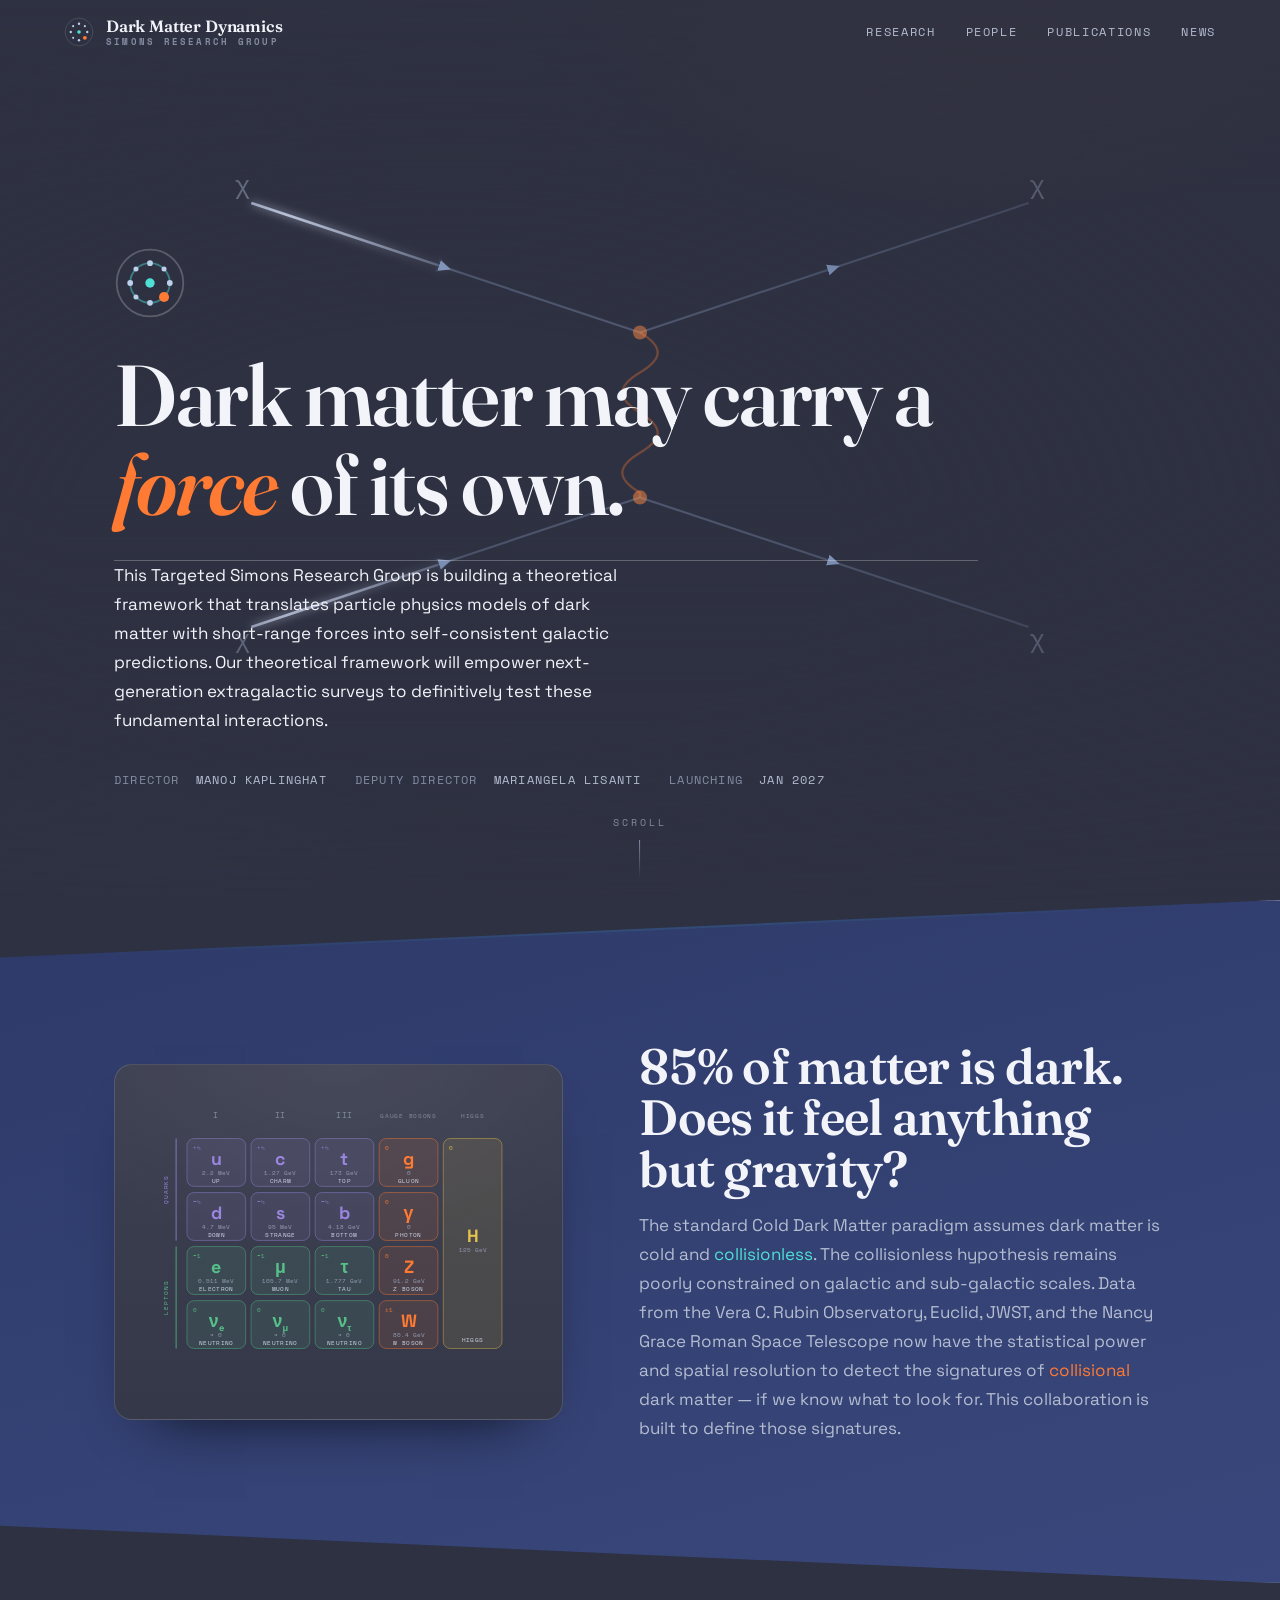
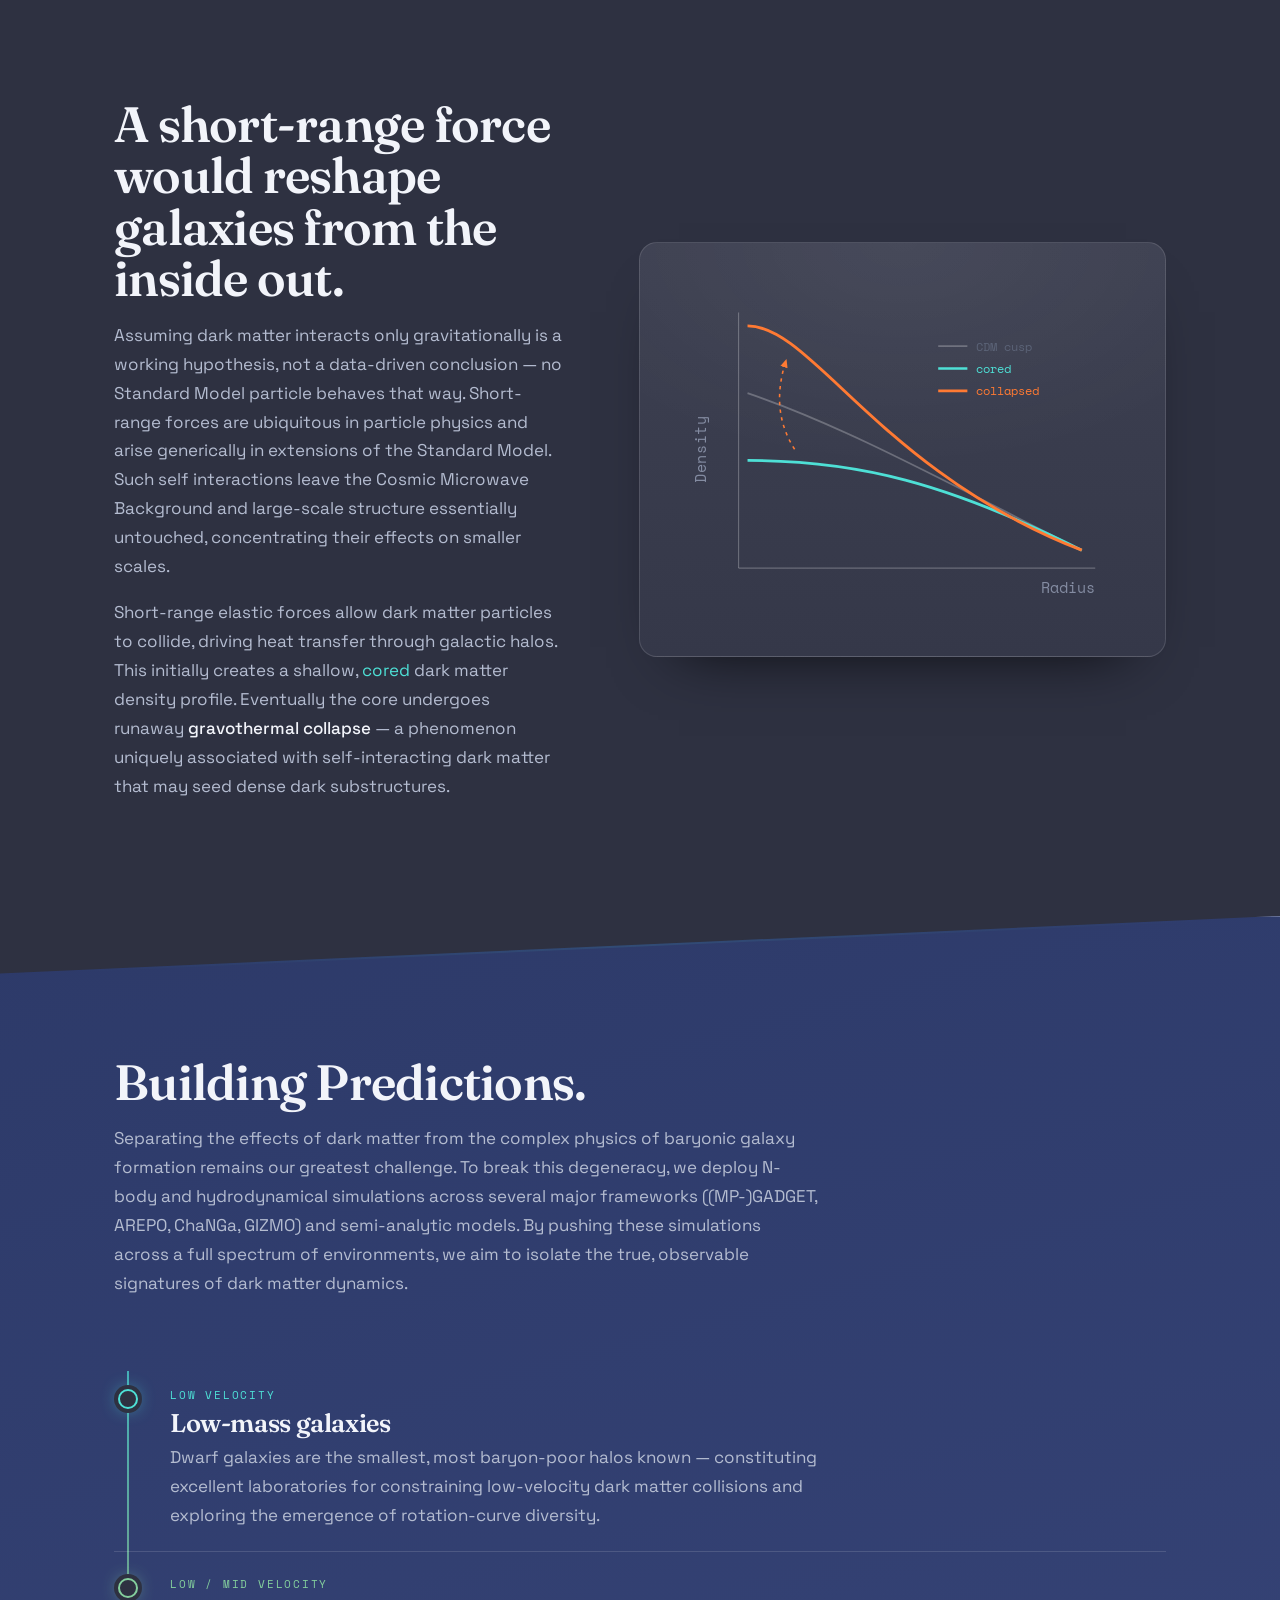
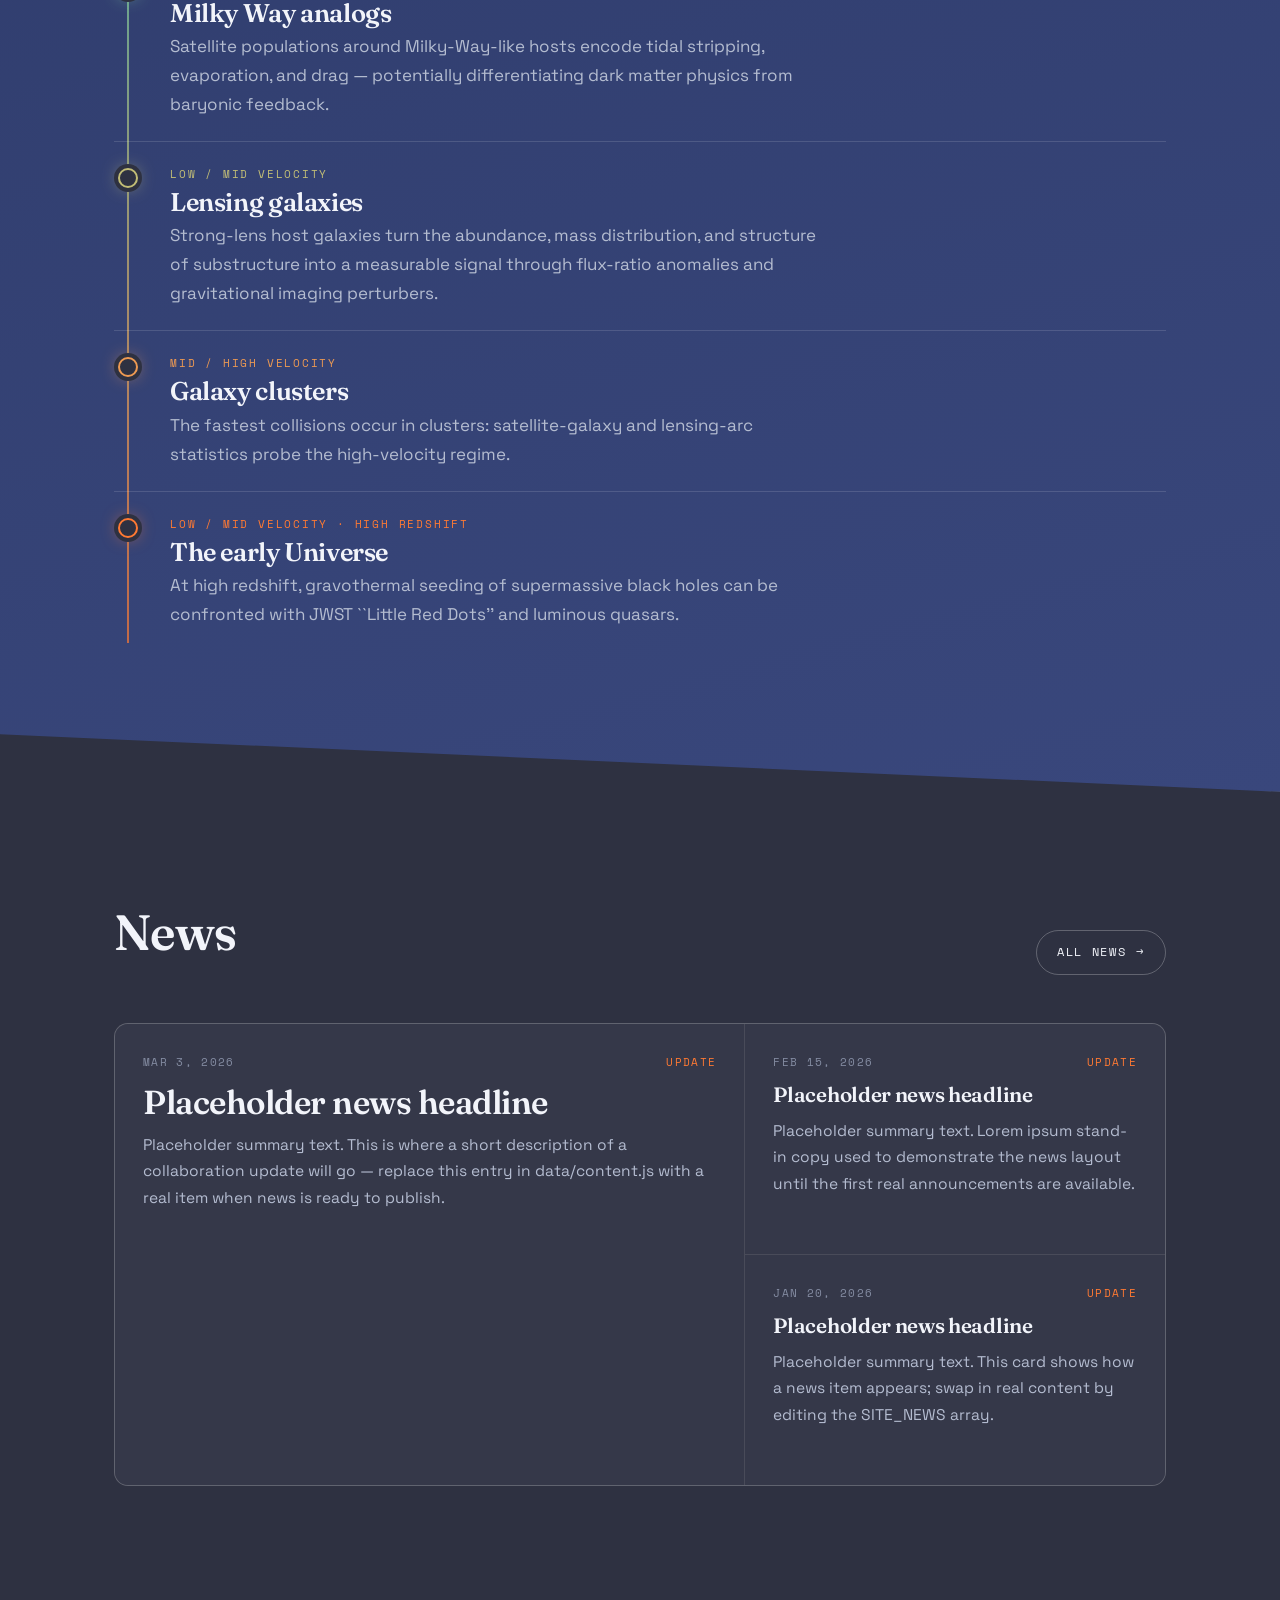
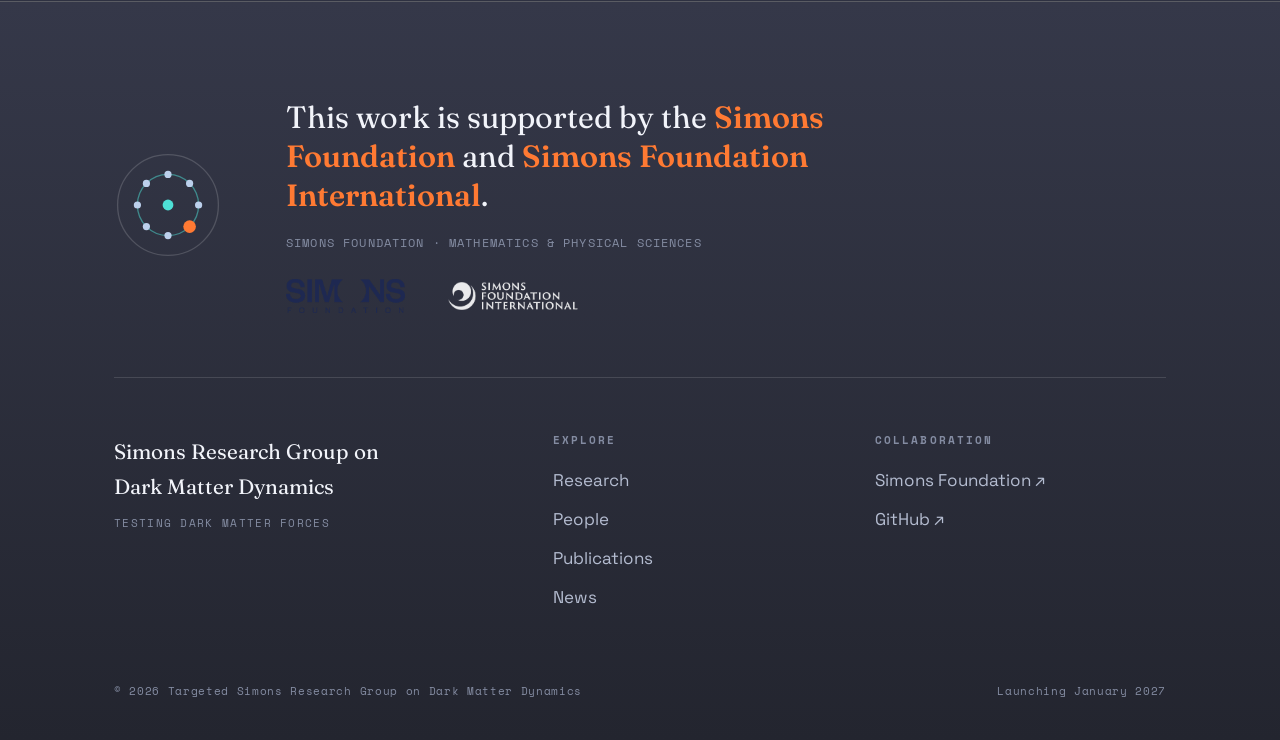
==== index.html @ cf33615c "Simons Foundation logos in the footers now included, with links to their sites." ====
<!DOCTYPE html>
<html lang="en">
<head>
  <meta charset="utf-8">
  <meta name="viewport" content="width=device-width, initial-scale=1">
  <title>Targeted Simons Research Group on Dark Matter Dynamics</title>
  <meta name="description" content="A Simons Foundation collaboration building the theoretical framework to test whether dark matter particles carry a short-range force — turning the coming flood of observations into tests of fundamental interactions.">
  <link rel="preconnect" href="https://fonts.googleapis.com">
  <link rel="preconnect" href="https://fonts.gstatic.com" crossorigin>
  <link href="https://fonts.googleapis.com/css2?family=Fraunces:ital,opsz,wght@0,9..144,400;0,9..144,600;1,9..144,400&family=Space+Grotesk:wght@400;500;700&family=Space+Mono:wght@400;700&display=swap" rel="stylesheet">
  <link rel="stylesheet" href="styles.css">
</head>
<body>

  <!-- ============ NAV ============ -->
  <header class="nav">
    <a class="brand" href="index.html" aria-label="Home">
      <svg class="mark" viewBox="0 0 40 40" fill="none" aria-hidden="true">
        <circle cx="20" cy="20" r="18.5" stroke="rgba(255,255,255,0.18)"/>
        <circle cx="20" cy="20" r="2.4" fill="#4ee0d6"/>
        <circle cx="31" cy="20" r="1.6" fill="#bcd0ec"/><circle cx="9" cy="20" r="1.6" fill="#bcd0ec"/>
        <circle cx="20" cy="9" r="1.6" fill="#bcd0ec"/><circle cx="20" cy="31" r="1.6" fill="#bcd0ec"/>
        <circle cx="27.8" cy="12.2" r="1.4" fill="#bcd0ec"/><circle cx="12.2" cy="27.8" r="1.4" fill="#bcd0ec"/>
        <circle cx="27.8" cy="27.8" r="2.6" fill="#ff7a33"/><circle cx="12.2" cy="12.2" r="1.4" fill="#bcd0ec"/>
      </svg>
      <span class="wordmark">Dark Matter Dynamics<span>Simons Research Group</span></span>
    </a>
    <button class="nav-toggle" aria-label="Menu" aria-expanded="false">≡</button>
    <nav class="nav-links">
      <a href="index.html#research">Research</a>
      <a href="people.html">People</a>
      <a href="publications.html">Publications</a>
      <a href="news.html">News</a>
    </nav>
  </header>

  <!-- ============ HERO ============ -->
  <section class="hero">
    <div class="halo-fig" aria-hidden="true">
      <!-- t-channel scattering: two dark matter particles (χ) exchange a mediator (φ).
           A soft light beam sweeps left→right, "lighting" the interaction as it flows. -->
      <svg class="feyn" viewBox="0 0 900 600" xmlns="http://www.w3.org/2000/svg" role="img"
           aria-label="Feynman diagram: two dark matter particles scattering through a force mediator">
        <defs>
          <filter id="fdglow" x="-20%" y="-20%" width="140%" height="140%">
            <feGaussianBlur stdDeviation="3.4" result="b"/>
            <feMerge><feMergeNode in="b"/><feMergeNode in="SourceGraphic"/></feMerge>
          </filter>
          <linearGradient id="fdband" x1="0" y1="0" x2="1" y2="0">
            <stop offset="0" stop-color="#000"/>
            <stop offset=".5" stop-color="#fff"/>
            <stop offset="1" stop-color="#000"/>
          </linearGradient>
          <mask id="fdsweep" maskUnits="userSpaceOnUse" x="0" y="0" width="900" height="600">
            <rect width="900" height="600" fill="#000"/>
            <rect class="fdbeam" x="0" y="0" width="300" height="600" fill="url(#fdband)"/>
          </mask>
          <marker id="fdarrow" viewBox="0 0 10 10" refX="5" refY="5" markerWidth="6.5" markerHeight="6.5" orient="auto">
            <path d="M0 1 L9 5 L0 9 z" fill="#8aa0c8"/>
          </marker>
          <path id="fdL1" d="M120 120 L285 175 L450 230" marker-mid="url(#fdarrow)"/>
          <path id="fdL2" d="M450 230 L615 175 L780 120" marker-mid="url(#fdarrow)"/>
          <path id="fdL3" d="M120 480 L285 425 L450 370" marker-mid="url(#fdarrow)"/>
          <path id="fdL4" d="M450 370 L615 425 L780 480" marker-mid="url(#fdarrow)"/>
          <path id="fdMed" d="M450 230 C470 242 470 252 450 264 C430 276 430 286 450 298
                              C470 310 470 320 450 332 C430 344 430 354 450 366 L450 370"/>
        </defs>

        <!-- dim base layer (always visible) -->
        <g class="fd-dim">
          <use href="#fdL1"/><use href="#fdL2"/><use href="#fdL3"/><use href="#fdL4"/>
          <use href="#fdMed" class="fd-med"/>
          <circle class="fd-vtx" cx="450" cy="230" r="6"/>
          <circle class="fd-vtx" cx="450" cy="370" r="6"/>
        </g>

        <!-- bright layer, revealed only through the moving beam -->
        <g class="fd-lit" mask="url(#fdsweep)" filter="url(#fdglow)">
          <use href="#fdL1"/><use href="#fdL2"/><use href="#fdL3"/><use href="#fdL4"/>
          <use href="#fdMed" class="fd-med"/>
          <circle class="fd-vtx" cx="450" cy="230" r="6"/>
          <circle class="fd-vtx" cx="450" cy="370" r="6"/>
        </g>

        <g class="fd-labels">
          <text x="106" y="112">χ</text>
          <text x="794" y="112" text-anchor="end">χ</text>
          <text x="106" y="498">χ</text>
          <text x="794" y="498" text-anchor="end">χ</text>
        </g>
      </svg>
    </div>
    <div class="wrap">
      <svg class="hero-mark" viewBox="0 0 40 40" fill="none" aria-hidden="true">
        <circle cx="20" cy="20" r="18.5" stroke="rgba(255,255,255,0.22)"/>
        <circle cx="20" cy="20" r="11" stroke="rgba(78,224,214,0.45)"/>
        <circle cx="20" cy="20" r="2.6" fill="#4ee0d6"/>
        <circle cx="31" cy="20" r="1.6" fill="#bcd0ec"/><circle cx="9" cy="20" r="1.6" fill="#bcd0ec"/>
        <circle cx="20" cy="9" r="1.6" fill="#bcd0ec"/><circle cx="20" cy="31" r="1.6" fill="#bcd0ec"/>
        <circle cx="27.8" cy="12.2" r="1.4" fill="#bcd0ec"/><circle cx="12.2" cy="27.8" r="1.4" fill="#bcd0ec"/>
        <circle cx="27.8" cy="27.8" r="2.8" fill="#ff7a33"/><circle cx="12.2" cy="12.2" r="1.4" fill="#bcd0ec"/>
      </svg>
<!--      <p class="eyebrow">Simons Collaboration</p> --> 
      <h1 class="h-display">Dark matter may carry a <span class="accent">force</span> of its own.</h1>
        <p style="max-width: 50%;">
  This Targeted Simons Research Group is building a theoretical framework that
  translates particle physics models of dark matter with
  short-range forces into self-consistent galactic predictions. Our theoretical framework will empower
  next-generation extragalactic surveys to definitively test these fundamental interactions.
</p>
      <div class="hero-meta" style="border-top: none;">
        <span>Director&nbsp; <b>Manoj Kaplinghat</b></span>
        <span>Deputy Director&nbsp; <b>Mariangela Lisanti</b></span>
        <span>Launching&nbsp; <b>Jan 2027</b></span>
      </div>
    </div>
    <div class="scroll-cue"><span>Scroll</span><span class="bar"></span></div>
  </section>

  <!-- ============ 01 · OVERVIEW ============ -->
  <section class="section angled" id="overview">
    <div class="wrap spotlight">
      <div class="spot-figure reveal">
        <div class="figcard">
          <!-- The Standard Model of elementary particles: three generations of
               quarks & leptons, the gauge bosons, and the Higgs -->
          <svg viewBox="0 0 480 360" role="img" aria-label="The Standard Model of elementary particles">
          <text x="82.0" y="20" text-anchor="middle" font-family="'Space Mono', monospace" font-size="10" fill="#848ca2" letter-spacing="0.08em">I</text>
          <text x="165.0" y="20" text-anchor="middle" font-family="'Space Mono', monospace" font-size="10" fill="#848ca2" letter-spacing="0.08em">II</text>
          <text x="248.0" y="20" text-anchor="middle" font-family="'Space Mono', monospace" font-size="10" fill="#848ca2" letter-spacing="0.08em">III</text>
          <text x="331.0" y="20" text-anchor="middle" font-family="'Space Mono', monospace" font-size="7.5" fill="#848ca2" letter-spacing="0.12em">GAUGE BOSONS</text>
          <text x="414.0" y="20" text-anchor="middle" font-family="'Space Mono', monospace" font-size="7.5" fill="#848ca2" letter-spacing="0.12em">HIGGS</text>
          <line x1="30" y1="46" x2="30" y2="178" stroke="#9a86e0" stroke-opacity="0.5" stroke-width="2"/>
          <line x1="30" y1="186" x2="30" y2="318" stroke="#56c08a" stroke-opacity="0.5" stroke-width="2"/>
          <text transform="translate(20,112.0) rotate(-90)" text-anchor="middle" font-family="'Space Mono', monospace" font-size="8" letter-spacing="0.14em" fill="#9a86e0">QUARKS</text>
          <text transform="translate(20,252.0) rotate(-90)" text-anchor="middle" font-family="'Space Mono', monospace" font-size="8" letter-spacing="0.14em" fill="#56c08a">LEPTONS</text>
          <rect x="44" y="46" width="76" height="62" rx="9" fill="#9a86e0" fill-opacity="0.10" stroke="#9a86e0" stroke-opacity="0.55"/>
          <text x="52" y="61" font-family="'Space Mono', monospace" font-size="8" fill="#9a86e0" fill-opacity="0.9">+⅔</text>
          <text x="82.0" y="80" text-anchor="middle" font-family="'Space Grotesk', sans-serif" font-weight="700" font-size="23" fill="#9a86e0">u</text>
          <text x="82.0" y="93" text-anchor="middle" font-family="'Space Mono', monospace" font-size="8" fill="#929bb1">2.2 MeV</text>
          <text x="82.0" y="103" text-anchor="middle" font-family="'Space Mono', monospace" font-size="7.5" letter-spacing="0.06em" fill="#cdd4e6">UP</text>
          <rect x="127" y="46" width="76" height="62" rx="9" fill="#9a86e0" fill-opacity="0.10" stroke="#9a86e0" stroke-opacity="0.55"/>
          <text x="135" y="61" font-family="'Space Mono', monospace" font-size="8" fill="#9a86e0" fill-opacity="0.9">+⅔</text>
          <text x="165.0" y="80" text-anchor="middle" font-family="'Space Grotesk', sans-serif" font-weight="700" font-size="23" fill="#9a86e0">c</text>
          <text x="165.0" y="93" text-anchor="middle" font-family="'Space Mono', monospace" font-size="8" fill="#929bb1">1.27 GeV</text>
          <text x="165.0" y="103" text-anchor="middle" font-family="'Space Mono', monospace" font-size="7.5" letter-spacing="0.06em" fill="#cdd4e6">CHARM</text>
          <rect x="210" y="46" width="76" height="62" rx="9" fill="#9a86e0" fill-opacity="0.10" stroke="#9a86e0" stroke-opacity="0.55"/>
          <text x="218" y="61" font-family="'Space Mono', monospace" font-size="8" fill="#9a86e0" fill-opacity="0.9">+⅔</text>
          <text x="248.0" y="80" text-anchor="middle" font-family="'Space Grotesk', sans-serif" font-weight="700" font-size="23" fill="#9a86e0">t</text>
          <text x="248.0" y="93" text-anchor="middle" font-family="'Space Mono', monospace" font-size="8" fill="#929bb1">173 GeV</text>
          <text x="248.0" y="103" text-anchor="middle" font-family="'Space Mono', monospace" font-size="7.5" letter-spacing="0.06em" fill="#cdd4e6">TOP</text>
          <rect x="44" y="116" width="76" height="62" rx="9" fill="#9a86e0" fill-opacity="0.10" stroke="#9a86e0" stroke-opacity="0.55"/>
          <text x="52" y="131" font-family="'Space Mono', monospace" font-size="8" fill="#9a86e0" fill-opacity="0.9">−⅓</text>
          <text x="82.0" y="150" text-anchor="middle" font-family="'Space Grotesk', sans-serif" font-weight="700" font-size="23" fill="#9a86e0">d</text>
          <text x="82.0" y="163" text-anchor="middle" font-family="'Space Mono', monospace" font-size="8" fill="#929bb1">4.7 MeV</text>
          <text x="82.0" y="173" text-anchor="middle" font-family="'Space Mono', monospace" font-size="7.5" letter-spacing="0.06em" fill="#cdd4e6">DOWN</text>
          <rect x="127" y="116" width="76" height="62" rx="9" fill="#9a86e0" fill-opacity="0.10" stroke="#9a86e0" stroke-opacity="0.55"/>
          <text x="135" y="131" font-family="'Space Mono', monospace" font-size="8" fill="#9a86e0" fill-opacity="0.9">−⅓</text>
          <text x="165.0" y="150" text-anchor="middle" font-family="'Space Grotesk', sans-serif" font-weight="700" font-size="23" fill="#9a86e0">s</text>
          <text x="165.0" y="163" text-anchor="middle" font-family="'Space Mono', monospace" font-size="8" fill="#929bb1">95 MeV</text>
          <text x="165.0" y="173" text-anchor="middle" font-family="'Space Mono', monospace" font-size="7.5" letter-spacing="0.06em" fill="#cdd4e6">STRANGE</text>
          <rect x="210" y="116" width="76" height="62" rx="9" fill="#9a86e0" fill-opacity="0.10" stroke="#9a86e0" stroke-opacity="0.55"/>
          <text x="218" y="131" font-family="'Space Mono', monospace" font-size="8" fill="#9a86e0" fill-opacity="0.9">−⅓</text>
          <text x="248.0" y="150" text-anchor="middle" font-family="'Space Grotesk', sans-serif" font-weight="700" font-size="23" fill="#9a86e0">b</text>
          <text x="248.0" y="163" text-anchor="middle" font-family="'Space Mono', monospace" font-size="8" fill="#929bb1">4.18 GeV</text>
          <text x="248.0" y="173" text-anchor="middle" font-family="'Space Mono', monospace" font-size="7.5" letter-spacing="0.06em" fill="#cdd4e6">BOTTOM</text>
          <rect x="44" y="186" width="76" height="62" rx="9" fill="#56c08a" fill-opacity="0.10" stroke="#56c08a" stroke-opacity="0.55"/>
          <text x="52" y="201" font-family="'Space Mono', monospace" font-size="8" fill="#56c08a" fill-opacity="0.9">−1</text>
          <text x="82.0" y="220" text-anchor="middle" font-family="'Space Grotesk', sans-serif" font-weight="700" font-size="23" fill="#56c08a">e</text>
          <text x="82.0" y="233" text-anchor="middle" font-family="'Space Mono', monospace" font-size="8" fill="#929bb1">0.511 MeV</text>
          <text x="82.0" y="243" text-anchor="middle" font-family="'Space Mono', monospace" font-size="7.5" letter-spacing="0.06em" fill="#cdd4e6">ELECTRON</text>
          <rect x="127" y="186" width="76" height="62" rx="9" fill="#56c08a" fill-opacity="0.10" stroke="#56c08a" stroke-opacity="0.55"/>
          <text x="135" y="201" font-family="'Space Mono', monospace" font-size="8" fill="#56c08a" fill-opacity="0.9">−1</text>
          <text x="165.0" y="220" text-anchor="middle" font-family="'Space Grotesk', sans-serif" font-weight="700" font-size="23" fill="#56c08a">μ</text>
          <text x="165.0" y="233" text-anchor="middle" font-family="'Space Mono', monospace" font-size="8" fill="#929bb1">105.7 MeV</text>
          <text x="165.0" y="243" text-anchor="middle" font-family="'Space Mono', monospace" font-size="7.5" letter-spacing="0.06em" fill="#cdd4e6">MUON</text>
          <rect x="210" y="186" width="76" height="62" rx="9" fill="#56c08a" fill-opacity="0.10" stroke="#56c08a" stroke-opacity="0.55"/>
          <text x="218" y="201" font-family="'Space Mono', monospace" font-size="8" fill="#56c08a" fill-opacity="0.9">−1</text>
          <text x="248.0" y="220" text-anchor="middle" font-family="'Space Grotesk', sans-serif" font-weight="700" font-size="23" fill="#56c08a">τ</text>
          <text x="248.0" y="233" text-anchor="middle" font-family="'Space Mono', monospace" font-size="8" fill="#929bb1">1.777 GeV</text>
          <text x="248.0" y="243" text-anchor="middle" font-family="'Space Mono', monospace" font-size="7.5" letter-spacing="0.06em" fill="#cdd4e6">TAU</text>
          <rect x="44" y="256" width="76" height="62" rx="9" fill="#56c08a" fill-opacity="0.10" stroke="#56c08a" stroke-opacity="0.55"/>
          <text x="52" y="271" font-family="'Space Mono', monospace" font-size="8" fill="#56c08a" fill-opacity="0.9">0</text>
          <text x="82.0" y="290" text-anchor="middle" font-family="'Space Grotesk', sans-serif" font-weight="700" font-size="23" fill="#56c08a">ν<tspan font-size="12" dy="5">e</tspan></text>
          <text x="82.0" y="303" text-anchor="middle" font-family="'Space Mono', monospace" font-size="8" fill="#929bb1">≈ 0</text>
          <text x="82.0" y="313" text-anchor="middle" font-family="'Space Mono', monospace" font-size="7.5" letter-spacing="0.06em" fill="#cdd4e6">NEUTRINO</text>
          <rect x="127" y="256" width="76" height="62" rx="9" fill="#56c08a" fill-opacity="0.10" stroke="#56c08a" stroke-opacity="0.55"/>
          <text x="135" y="271" font-family="'Space Mono', monospace" font-size="8" fill="#56c08a" fill-opacity="0.9">0</text>
          <text x="165.0" y="290" text-anchor="middle" font-family="'Space Grotesk', sans-serif" font-weight="700" font-size="23" fill="#56c08a">ν<tspan font-size="12" dy="5">μ</tspan></text>
          <text x="165.0" y="303" text-anchor="middle" font-family="'Space Mono', monospace" font-size="8" fill="#929bb1">≈ 0</text>
          <text x="165.0" y="313" text-anchor="middle" font-family="'Space Mono', monospace" font-size="7.5" letter-spacing="0.06em" fill="#cdd4e6">NEUTRINO</text>
          <rect x="210" y="256" width="76" height="62" rx="9" fill="#56c08a" fill-opacity="0.10" stroke="#56c08a" stroke-opacity="0.55"/>
          <text x="218" y="271" font-family="'Space Mono', monospace" font-size="8" fill="#56c08a" fill-opacity="0.9">0</text>
          <text x="248.0" y="290" text-anchor="middle" font-family="'Space Grotesk', sans-serif" font-weight="700" font-size="23" fill="#56c08a">ν<tspan font-size="12" dy="5">τ</tspan></text>
          <text x="248.0" y="303" text-anchor="middle" font-family="'Space Mono', monospace" font-size="8" fill="#929bb1">≈ 0</text>
          <text x="248.0" y="313" text-anchor="middle" font-family="'Space Mono', monospace" font-size="7.5" letter-spacing="0.06em" fill="#cdd4e6">NEUTRINO</text>
          <rect x="293" y="46" width="76" height="62" rx="9" fill="#ff7a33" fill-opacity="0.10" stroke="#ff7a33" stroke-opacity="0.55"/>
          <text x="301" y="61" font-family="'Space Mono', monospace" font-size="8" fill="#ff7a33" fill-opacity="0.9">0</text>
          <text x="331.0" y="80" text-anchor="middle" font-family="'Space Grotesk', sans-serif" font-weight="700" font-size="23" fill="#ff7a33">g</text>
          <text x="331.0" y="93" text-anchor="middle" font-family="'Space Mono', monospace" font-size="8" fill="#929bb1">0</text>
          <text x="331.0" y="103" text-anchor="middle" font-family="'Space Mono', monospace" font-size="7.5" letter-spacing="0.06em" fill="#cdd4e6">GLUON</text>
          <rect x="293" y="116" width="76" height="62" rx="9" fill="#ff7a33" fill-opacity="0.10" stroke="#ff7a33" stroke-opacity="0.55"/>
          <text x="301" y="131" font-family="'Space Mono', monospace" font-size="8" fill="#ff7a33" fill-opacity="0.9">0</text>
          <text x="331.0" y="150" text-anchor="middle" font-family="'Space Grotesk', sans-serif" font-weight="700" font-size="23" fill="#ff7a33">γ</text>
          <text x="331.0" y="163" text-anchor="middle" font-family="'Space Mono', monospace" font-size="8" fill="#929bb1">0</text>
          <text x="331.0" y="173" text-anchor="middle" font-family="'Space Mono', monospace" font-size="7.5" letter-spacing="0.06em" fill="#cdd4e6">PHOTON</text>
          <rect x="293" y="186" width="76" height="62" rx="9" fill="#ff7a33" fill-opacity="0.10" stroke="#ff7a33" stroke-opacity="0.55"/>
          <text x="301" y="201" font-family="'Space Mono', monospace" font-size="8" fill="#ff7a33" fill-opacity="0.9">0</text>
          <text x="331.0" y="220" text-anchor="middle" font-family="'Space Grotesk', sans-serif" font-weight="700" font-size="23" fill="#ff7a33">Z</text>
          <text x="331.0" y="233" text-anchor="middle" font-family="'Space Mono', monospace" font-size="8" fill="#929bb1">91.2 GeV</text>
          <text x="331.0" y="243" text-anchor="middle" font-family="'Space Mono', monospace" font-size="7.5" letter-spacing="0.06em" fill="#cdd4e6">Z BOSON</text>
          <rect x="293" y="256" width="76" height="62" rx="9" fill="#ff7a33" fill-opacity="0.10" stroke="#ff7a33" stroke-opacity="0.55"/>
          <text x="301" y="271" font-family="'Space Mono', monospace" font-size="8" fill="#ff7a33" fill-opacity="0.9">±1</text>
          <text x="331.0" y="290" text-anchor="middle" font-family="'Space Grotesk', sans-serif" font-weight="700" font-size="23" fill="#ff7a33">W</text>
          <text x="331.0" y="303" text-anchor="middle" font-family="'Space Mono', monospace" font-size="8" fill="#929bb1">80.4 GeV</text>
          <text x="331.0" y="313" text-anchor="middle" font-family="'Space Mono', monospace" font-size="7.5" letter-spacing="0.06em" fill="#cdd4e6">W BOSON</text>
          <rect x="376" y="46" width="76" height="272" rx="9" fill="#e6c34a" fill-opacity="0.10" stroke="#e6c34a" stroke-opacity="0.55"/>
          <text x="384" y="61" font-family="'Space Mono', monospace" font-size="8" fill="#e6c34a" fill-opacity="0.9">0</text>
          <text x="414.0" y="180.0" text-anchor="middle" font-family="'Space Grotesk', sans-serif" font-weight="700" font-size="23" fill="#e6c34a">H</text>
          <text x="414.0" y="193.0" text-anchor="middle" font-family="'Space Mono', monospace" font-size="8" fill="#929bb1">125 GeV</text>
          <text x="414.0" y="309" text-anchor="middle" font-family="'Space Mono', monospace" font-size="7.5" letter-spacing="0.06em" fill="#cdd4e6">HIGGS</text>
          </svg>
<!--          <p class="figcap">The Standard Model of elementary particles</p> -->
        </div>
      </div>
      <div class="spot-body reveal">
<!--        <p class="eyebrow">01 · Overview</p> -->
        <h2 class="title">85% of matter is dark. Does it feel anything but gravity?</h2>
        <p class="prose">The standard Cold Dark Matter paradigm assumes dark matter is cold and
          <em>collisionless</em>. The collisionless hypothesis remains poorly constrained on galactic and sub-galactic
          scales. Data from the Vera C. Rubin Observatory, Euclid, JWST, and the Nancy Grace Roman
          Space Telescope now have the statistical power and spatial resolution to detect the signatures
          of <span class="text-sidm">collisional</span> dark matter — if we know what to look for. This collaboration
          is built to define those signatures.</p>
<!--        <div class="callout">
        </div> -->
      </div>
    </div>
  </section>

  <!-- ============ 02 · THE PHYSICS ============ -->
  <section class="section" id="physics">
    <div class="wrap spotlight flip">
      <div class="spot-figure reveal">
        <div class="figcard">
          <!-- gravothermal evolution of the central density profile -->
          <svg viewBox="0 0 400 300" role="img"
               aria-label="Density profiles: a collisionless cusp, a cored profile, and a gravothermally collapsed core">
            <defs>
              <marker id="evoArrow" viewBox="0 0 10 10" refX="6" refY="5" markerWidth="6" markerHeight="6" orient="auto">
                <path d="M0 1 L9 5 L0 9 z" fill="#ff7a33"/>
              </marker>
            </defs>
            <!-- axes -->
            <line x1="54" y1="28" x2="54" y2="256" class="fig-faint"/>
            <line x1="54" y1="256" x2="372" y2="256" class="fig-faint"/>
            <text transform="rotate(-90)" x="-150" y="25" text-anchor="middle" font-family="'Space Mono', monospace" font-size="13" fill="#848ca2" letter-spacing="0.6">Density</text>
            <text x="372" y="278" class="fig-mono" font-size="13" text-anchor="end">Radius</text>
            <!-- collisionless cusp (reference) -->
            <path d="M62 100 C 150 130, 240 180, 360 240" class="fig-faint" fill="none" stroke-width="1.6"/>
            <!-- cored profile -->
            <path d="M62 160 C 160 160, 240 180, 360 240" class="fig-cdm" fill="none" stroke-width="2.4"/>
            <!-- gravothermally collapsed core -->
            <path d="M62 40 C 120 40, 180 170, 360 240" class="fig-sidm" fill="none" stroke-width="2.6"/>
            <!-- evolution arrow: core -> collapse -->
            <path d="M104 150 q-22 -34 -8 -78" class="fig-sidm" fill="none" stroke-width="1.4"
                  stroke-dasharray="3 4" marker-end="url(#evoArrow)"/>
            <!-- legend -->
            <g class="fig-mono" font-size="11">
              <line x1="232" y1="58"  x2="258" y2="58"  class="fig-faint" stroke-width="1.6"/>
              <text x="266" y="62" fill="#5b6377">CDM cusp</text>
              <line x1="232" y1="78"  x2="258" y2="78"  class="fig-cdm"  stroke-width="2.4"/>
              <text x="266" y="82" fill="#4ee0d6">cored</text>
              <line x1="232" y1="98"  x2="258" y2="98"  class="fig-sidm" stroke-width="2.6"/>
              <text x="266" y="102" fill="#ff7a33">collapsed</text>
            </g>
          </svg>
<!--          <p class="figcap">Heat flows out (core), then reverses (gravothermal collapse)</p> -->
        </div>
      </div>
      <div class="spot-body reveal">
<!--        <p class="eyebrow cool">02 · The Physics</p> -->
        <h2 class="title">A short-range force would reshape galaxies from the inside out.</h2>
        <p class="prose">Assuming dark matter interacts only gravitationally is a working
          hypothesis, not a data-driven conclusion — no Standard Model particle behaves that
          way. Short-range forces are ubiquitous in particle physics and arise generically in extensions of the
          Standard Model. Such self interactions leave the Cosmic Microwave Background and large-scale
          structure essentially untouched, concentrating their effects on smaller scales.</p>
        <p class="prose">Short-range elastic forces allow dark matter particles to collide, driving heat transfer through galactic halos. This initially creates a shallow, <em>cored</em> dark matter density profile.
          Eventually the core undergoes runaway
          <strong class="text-sidm">gravothermal collapse</strong> — a phenomenon uniquely associated with self-interacting
          dark matter that may seed dense dark substructures.</p>
      </div>
    </div>
  </section>

  <!-- ============ 03 · RESEARCH (velocity ladder) ============ -->
  <section class="section angled" id="research">
    <div class="wrap">
      <div class="head-row reveal">
        <div>
<!--           <p class="eyebrow">03 · Research</p> -->
          <h2 class="title">Building Predictions.</h2>
          <p class="prose">
      Separating the effects of dark matter from the complex physics of baryonic galaxy formation remains our greatest challenge. 
      To break this degeneracy, we deploy N-body and hydrodynamical simulations across several major frameworks ((MP-)GADGET, AREPO, ChaNGa, GIZMO) and 
      semi-analytic models. By pushing these simulations across a full spectrum of environments, we aim to isolate the true, observable signatures of dark matter dynamics.
          </p>
        </div>
      </div>

      <div class="ladder reveal">
        <div class="rung" style="--dot:#4ee0d6">
          <span class="node"></span>
          <div class="vlabel"><span class="aimno">Low velocity</span></div>
          <h3>Low-mass galaxies</h3>
          <p>Dwarf galaxies are the smallest, most baryon-poor halos known — constituting excellent laboratories for
            constraining low-velocity dark matter collisions and exploring the emergence of rotation-curve diversity.</p>
        </div>
        <div class="rung" style="--dot:#84cf9d">
          <span class="node"></span>
          <div class="vlabel"><span class="aimno">Low / mid velocity</span></div>
          <h3>Milky Way analogs</h3>
          <p>Satellite populations around Milky-Way-like hosts encode tidal stripping, evaporation, and
            drag — potentially differentiating dark matter physics from baryonic feedback.</p>
        </div>
        <div class="rung" style="--dot:#c2bd76">
          <span class="node"></span>
          <div class="vlabel"><span class="aimno">Low / mid velocity</span></div>
          <h3>Lensing galaxies</h3>
          <p>Strong-lens host galaxies turn the abundance, mass distribution, and structure of
            substructure into a measurable signal through flux-ratio
            anomalies and gravitational imaging perturbers.</p>
        </div>
        <div class="rung" style="--dot:#ee9a52">
          <span class="node"></span>
          <div class="vlabel"><span class="aimno">Mid / high velocity</span></div>
          <h3>Galaxy clusters</h3>
          <p>The fastest collisions occur in clusters: satellite-galaxy and
            lensing-arc statistics probe the high-velocity regime.</p>
        </div>
        <div class="rung" style="--dot:#ff7a33">
          <span class="node"></span>
          <div class="vlabel"><span class="aimno">Low / mid velocity · high redshift</span></div>
          <h3>The early Universe</h3>
          <p>At high redshift, gravothermal seeding of supermassive black holes can be confronted with
            JWST ``Little Red Dots'' and luminous quasars.</p>
        </div>
      </div>
    </div>
  </section>


  <!-- ============ NEWS (top 3) ============ -->
  <section class="section" id="news">
    <div class="wrap">
      <div class="head-row reveal">
        <div>
<!--          <p class="eyebrow">Latest</p> --> 
          <h2 class="title">News</h2>
        </div>
        <a class="btn-ghost" href="news.html">All news</a>
      </div>
      <div class="news-feature reveal" id="news-featured"><!-- rendered from data/content.js --></div>
    </div>
  </section>

  <!-- ============ FOOTER ============ -->
  <footer class="site-footer">
    <div class="wrap">
      <div class="ack">
        <svg class="ack-mark" viewBox="0 0 120 120" fill="none" aria-hidden="true">
          <circle cx="60" cy="60" r="56" stroke="rgba(255,255,255,0.16)" stroke-width="1.5"/>
          <circle cx="60" cy="60" r="34" stroke="rgba(78,224,214,0.5)" stroke-width="1.5"/>
          <circle cx="60" cy="60" r="6" fill="#4ee0d6"/>
          <circle cx="94" cy="60" r="4" fill="#bcd0ec"/><circle cx="26" cy="60" r="4" fill="#bcd0ec"/>
          <circle cx="60" cy="26" r="4" fill="#bcd0ec"/><circle cx="60" cy="94" r="4" fill="#bcd0ec"/>
          <circle cx="84" cy="84" r="7" fill="#ff7a33"/><circle cx="36" cy="36" r="4" fill="#bcd0ec"/>
          <circle cx="84" cy="36" r="4" fill="#bcd0ec"/><circle cx="36" cy="84" r="4" fill="#bcd0ec"/>
        </svg>
        <div>
          <p class="ack-text">This work is supported by the
            <a href="https://www.simonsfoundation.org/" target="_blank" rel="noopener"><b>Simons Foundation</b></a> and
            <a href="https://www.sfi.org.bm/" target="_blank" rel="noopener"><b>Simons Foundation International</b></a>.</p>
          <span class="ack-sub">Simons Foundation · Mathematics &amp; Physical Sciences</span>
          <div class="ack-logos">
            <a href="https://www.simonsfoundation.org/" target="_blank" rel="noopener" aria-label="Simons Foundation">
              <img src="images/logos/simons-foundation.png" alt="Simons Foundation" loading="lazy">
            </a>
            <a href="https://www.sfi.org.bm/" target="_blank" rel="noopener" aria-label="Simons Foundation International">
              <img src="images/logos/simons-foundation-international.png" alt="Simons Foundation International" loading="lazy">
            </a>
          </div>
        </div>
      </div>

      <div class="foot-cols">
        <div>
          <p class="foot-brand">Simons Research Group on Dark Matter Dynamics
            <span>Testing dark matter forces</span></p>
        </div>
        <div>
          <h4>Explore</h4>
          <a href="index.html#research">Research</a>
          <a href="people.html">People</a>
          <a href="publications.html">Publications</a>
          <a href="news.html">News</a>
        </div>
        <div>
          <h4>Collaboration</h4>
          <a href="https://www.simonsfoundation.org/" target="_blank" rel="noopener">Simons Foundation ↗</a>
          <a href="https://github.com/Simons-Dark-Matter-Dynamics" target="_blank" rel="noopener">GitHub ↗</a>
        </div>
      </div>

      <div class="foot-bottom">
        <span>© 2026 Targeted Simons Research Group on Dark Matter Dynamics</span>
        <span>Launching January 2027</span>
      </div>
    </div>
  </footer>

  <script defer src="data/content.js"></script>
  <script defer src="js/site.js"></script>
</body>
</html>
---- styles.css ----
/* =========================================================================
   Simons Collaboration on Dark Matter Dynamics
   ========================================================================= */

/* ---------- Tokens ---------- */
:root {
  --bg:        #2e3141;   /* base */
  --bg-2:      #353849;   /* raised panel / nav / footer */
  --bg-3:      #3d4051;   /* card */
  --panel:     #2d3a69;   /* blue-indigo spotlight panel (top) */
  --panel-2:   #39477c;   /* blue-indigo spotlight panel (bottom) */
  --ink:       #f2f4fa;   /* primary text */
  --ink-dim:   #b4bcd0;   /* secondary text */
  --ink-faint: #848ca2;   /* tertiary / captions */
  --line:      rgba(255,255,255,0.13);
  --line-2:    rgba(255,255,255,0.25);

  /* meaning-bearing accents */
  --sidm:      #ff7a33;   /* self-interacting DM (warm) */
  --sidm-soft: rgba(255,122,51,0.14);
  --cdm:       #4ee0d6;   /* cold / collisionless DM (cool) */
  --cdm-soft:  rgba(78,224,214,0.12);

  /* type */
  --display: "Fraunces", Georgia, "Times New Roman", serif;
  --sans:    "Space Grotesk", -apple-system, BlinkMacSystemFont, "Segoe UI", sans-serif;
  --mono:    "Space Mono", ui-monospace, "SF Mono", Menlo, monospace;

  --maxw: 1180px;
  --gutter: clamp(20px, 5vw, 64px);
}

/* ---------- Reset ---------- */
*, *::before, *::after { box-sizing: border-box; }
html { -webkit-text-size-adjust: 100%; scroll-behavior: smooth; }
body {
  margin: 0;
  background: var(--bg);
  color: var(--ink);
  font-family: var(--sans);
  font-size: 17px;
  line-height: 1.7;
  -webkit-font-smoothing: antialiased;
  text-rendering: optimizeLegibility;
  overflow-x: hidden;
}
img { max-width: 100%; display: block; }
a { color: inherit; text-decoration: none; }

/* subtle grain/aurora wash fixed behind everything */
body::before {
  content: "";
  position: fixed; inset: 0;
  background:
    radial-gradient(60% 50% at 78% -5%, rgba(255,122,51,0.10), transparent 60%),
    radial-gradient(55% 45% at 10% 110%, rgba(78,224,214,0.08), transparent 60%);
  pointer-events: none; z-index: 0;
}

/* ---------- Layout helpers ---------- */
.wrap { max-width: var(--maxw); margin-inline: auto; padding-inline: var(--gutter); position: relative; z-index: 1; }
.section { padding-block: clamp(64px, 9vw, 130px); position: relative; z-index: 1; }
.section + .section { border-top: 1px solid var(--line); }

/* mono eyebrow label, e.g.  "01 / OVERVIEW" */
.eyebrow {
  font-family: var(--mono);
  font-size: 0.72rem;
  letter-spacing: 0.22em;
  text-transform: uppercase;
  color: var(--sidm);
  display: inline-flex; align-items: center; gap: 0.7em;
  margin: 0 0 1.4rem;
}
.eyebrow::before {
  content: ""; width: 28px; height: 1px; background: var(--sidm); opacity: 0.7;
}
.eyebrow.cool { color: var(--cdm); }
.eyebrow.cool::before { background: var(--cdm); }

/* headings */
h1, h2, h3, h4 { font-family: var(--display); font-weight: 600; line-height: 1.04; letter-spacing: -0.015em; margin: 0; }
.h-display { font-size: clamp(2.6rem, 7vw, 5.4rem); }
h2.title    { font-size: clamp(1.9rem, 4vw, 3.1rem); margin-bottom: 1rem; }
h3 { font-size: clamp(1.25rem, 2vw, 1.6rem); }
p { margin: 0 0 1.1rem; }
.lead { font-size: clamp(1.15rem, 1.8vw, 1.4rem); color: var(--ink); line-height: 1.55; max-width: 40ch; }
.prose { color: var(--ink-dim); max-width: 64ch; }
.prose strong { color: var(--ink); font-weight: 500; }
.prose em { color: var(--cdm); font-style: normal; }
.text-sidm { color: var(--sidm); }

/* ---------- Top navigation ---------- */
.nav {
  position: fixed; top: 0; left: 0; right: 0; z-index: 50;
  display: flex; align-items: center; justify-content: space-between;
  padding: 16px var(--gutter);
  transition: background .35s ease, border-color .35s ease, padding .35s ease;
  border-bottom: 1px solid transparent;
}
.nav.scrolled {
  background: rgba(46,49,65,0.82);
  backdrop-filter: blur(12px) saturate(1.2);
  border-bottom-color: var(--line);
  padding-block: 11px;
}
.brand { display: flex; align-items: center; gap: 12px; letter-spacing: -0.01em; }
.brand .mark { width: 30px; height: 30px; flex: none; }
.brand .wordmark { font-family: var(--display); font-weight: 600; font-size: 1.02rem; line-height: 1.05; }
.brand .wordmark span { display: block; font-family: var(--mono); font-size: 0.58rem; letter-spacing: 0.24em; text-transform: uppercase; color: var(--ink-faint); margin-top: 2px; }

.nav-links { display: flex; align-items: center; gap: 30px; }
.nav-links a {
  font-family: var(--mono); font-size: 0.74rem; letter-spacing: 0.14em; text-transform: uppercase;
  color: var(--ink-dim); position: relative; padding-block: 6px; transition: color .2s;
}
.nav-links a::after {
  content: ""; position: absolute; left: 0; bottom: 0; height: 1px; width: 100%;
  background: var(--sidm); transform: scaleX(0); transform-origin: left; transition: transform .3s ease;
}
.nav-links a:hover, .nav-links a[aria-current="page"] { color: var(--ink); }
.nav-links a:hover::after, .nav-links a[aria-current="page"]::after { transform: scaleX(1); }

.nav-toggle { display: none; background: none; border: 1px solid var(--line-2); border-radius: 8px; color: var(--ink); width: 42px; height: 38px; cursor: pointer; }

/* ---------- Hero ---------- */
.hero { position: relative; min-height: 100svh; display: flex; align-items: flex-end; padding-bottom: clamp(110px, 8vh, 96px); overflow: hidden; }
/* Feynman-diagram hero figure (replaces the old particle canvas) */
.hero .halo-fig { position: absolute; inset: 0; z-index: 0; display: flex; align-items: center; justify-content: center; pointer-events: none; }
.hero .halo-fig .feyn { width: min(118%, 1060px); height: auto; max-height: 86%; transform: translateY(-5%); }
.fd-dim use { stroke: rgba(150,170,210,0.32); stroke-width: 1.8; fill: none; }
.fd-dim .fd-med { stroke: rgba(255,122,51,0.32); stroke-width: 2; }
.fd-dim .fd-vtx { fill: rgba(255,140,70,0.5); }
.fd-lit use { stroke: #dce7ff; stroke-width: 2.3; fill: none; }
.fd-lit .fd-med { stroke: var(--sidm); stroke-width: 2.7; }
.fd-lit .fd-vtx { fill: #ffa564; }
.fd-labels text { fill: rgba(190,205,230,0.5); font-family: var(--mono); font-size: 22px; }
.fd-labels .cap { font-size: 11px; letter-spacing: 0.12em; text-transform: uppercase; fill: rgba(150,170,210,0.42); }
.fdbeam { animation: fdsweep 4s linear infinite; will-change: transform; }
@keyframes fdsweep { from { transform: translateX(-340px); } to { transform: translateX(940px); } }
.hero::after { /* vignette so text stays legible over the animation */
  content: ""; position: absolute; inset: 0; z-index: 1; pointer-events: none;
  background:
    linear-gradient(180deg, rgba(46,49,65,0.55) 0%, transparent 22%, transparent 55%, rgba(46,49,65,0.94) 100%),
    radial-gradient(75% 60% at 35% 60%, transparent 40%, rgba(46,49,65,0.55) 100%);
}
.hero .wrap { z-index: 2; width: 100%; }
.hero .h-display { max-width: 16ch; }
.hero .h-display .accent { color: var(--sidm); font-style: italic; }
.hero-deck { margin-top: 1.6rem; font-size: clamp(1.05rem, 1.6vw, 1.3rem); color: var(--ink-dim); max-width: 52ch; line-height: 1.55; }
.hero-meta { margin-top: 2.2rem; display: flex; flex-wrap: wrap; gap: 12px 28px; font-family: var(--mono); font-size: 0.74rem; letter-spacing: 0.1em; text-transform: uppercase; color: var(--ink-faint); }
.hero-meta b { color: var(--ink-dim); font-weight: 400; }
.scroll-cue { position: absolute; bottom: 22px; left: 50%; transform: translateX(-50%); z-index: 2; font-family: var(--mono); font-size: 0.62rem; letter-spacing: 0.3em; text-transform: uppercase; color: var(--ink-faint); display: flex; flex-direction: column; align-items: center; gap: 8px; }
.scroll-cue .bar { width: 1px; height: 38px; background: linear-gradient(var(--ink-faint), transparent); animation: cue 2.4s ease-in-out infinite; }
@keyframes cue { 0%,100% { opacity: .3; transform: scaleY(.6); } 50% { opacity: 1; transform: scaleY(1); } }

/* ---------- Generic two-column section head ---------- */
.split { display: grid; grid-template-columns: minmax(0, 0.9fr) minmax(0, 1.1fr); gap: clamp(28px, 6vw, 90px); align-items: start; }
.split .sticky { position: sticky; top: 110px; }
/* flipped block: headline on the right, paragraph on the left (alternating rhythm) */
.split.flip { grid-template-columns: minmax(0, 1.1fr) minmax(0, 0.9fr); }
.split.flip .sticky { order: 2; }

/* callout */
.callout { border-left: 2px solid var(--sidm); background: var(--sidm-soft); padding: 20px 24px; border-radius: 0 10px 10px 0; color: var(--ink); margin: 1.6rem 0 0; }
.callout p { margin: 0; }

/* ---------- Velocity ladder (Research aims) ---------- */
.ladder { position: relative; margin-top: 8px; }
.ladder::before { content: ""; position: absolute; left: 13px; top: 8px; bottom: 8px; width: 2px;
  background: linear-gradient(#4ee0d6, #84cf9d, #c2bd76, #ee9a52, #ff7a33); opacity: 0.7; }
.rung { position: relative; padding: 22px 0 22px 56px; border-bottom: 1px solid var(--line); }
.rung:last-child { border-bottom: none; }
.rung .node { position: absolute; left: 4px; top: 26px; width: 20px; height: 20px; border-radius: 50%; background: var(--bg); border: 2px solid var(--dot, var(--cdm)); box-shadow: 0 0 0 4px var(--bg), 0 0 18px -2px var(--dot, var(--cdm)); transition: transform .25s; }
.rung:hover .node { transform: scale(1.25); }
.rung .vlabel { font-family: var(--mono); font-size: 0.7rem; letter-spacing: 0.16em; text-transform: uppercase; color: var(--ink-faint); display: flex; gap: 14px; align-items: baseline; margin-bottom: 6px; }
.rung .vlabel .aimno { color: var(--dot, var(--cdm)); }
.rung h3 { margin-bottom: 6px; }
.rung p { margin: 0; color: var(--ink-dim); max-width: 60ch; }

/* ---------- Cards / news ---------- */
.cards { display: grid; gap: 1px; background: var(--line); border: 1px solid var(--line); border-radius: 14px; overflow: hidden; }
.grid-3 { grid-template-columns: repeat(3, 1fr); }
.grid-2 { grid-template-columns: repeat(2, 1fr); }

.card { background: var(--bg-2); padding: 28px; display: flex; flex-direction: column; gap: 12px; min-height: 230px; transition: background .25s; position: relative; }
.card:hover { background: var(--bg-3); }
.card .kicker { font-family: var(--mono); font-size: 0.7rem; letter-spacing: 0.12em; text-transform: uppercase; color: var(--ink-faint); display: flex; justify-content: space-between; gap: 10px; }
.card .kicker .tag { color: var(--sidm); }
.card h3 { font-size: 1.3rem; line-height: 1.12; }
.card p { color: var(--ink-dim); margin: 0; font-size: 0.97rem; }
.card .more { margin-top: auto; font-family: var(--mono); font-size: 0.72rem; letter-spacing: 0.12em; text-transform: uppercase; color: var(--ink); display: inline-flex; align-items: center; gap: 8px; }
.card .more::after { content: "→"; transition: transform .25s; }
.card:hover .more::after { transform: translateX(5px); }
.card.is-link { cursor: pointer; }

/* featured news layout on home: first item spans tall */
.news-feature { display: grid; grid-template-columns: 1.5fr 1fr; gap: 1px; background: var(--line); border: 1px solid var(--line); border-radius: 14px; overflow: hidden; }
.news-feature .card.lead-card { grid-row: span 2; min-height: 340px; }
.news-feature .card.lead-card h3 { font-size: clamp(1.6rem, 2.6vw, 2.2rem); }

/* section header row with a "view all" link */
.head-row { display: flex; align-items: flex-end; justify-content: space-between; gap: 24px; margin-bottom: clamp(28px, 4vw, 48px); flex-wrap: wrap; }
.btn-ghost { font-family: var(--mono); font-size: 0.74rem; letter-spacing: 0.14em; text-transform: uppercase; color: var(--ink); border: 1px solid var(--line-2); border-radius: 999px; padding: 11px 20px; display: inline-flex; gap: 10px; align-items: center; transition: border-color .2s, color .2s, background .2s; }
.btn-ghost:hover { border-color: var(--sidm); color: var(--sidm); }
.btn-ghost::after { content: "→"; }

/* ---------- People ---------- */
.people-grid { display: grid; grid-template-columns: repeat(5, 1fr); gap: clamp(16px, 2vw, 26px); }
.person { position: relative; }
.person .frame { position: relative; aspect-ratio: 4/5; border-radius: 12px; overflow: hidden; background: var(--bg-3); border: 1px solid var(--line); }
.person .frame img { width: 100%; height: 100%; object-fit: cover; filter: grayscale(1) contrast(1.04) brightness(.92); transition: filter .45s ease, transform .8s cubic-bezier(.2,.7,.2,1); }
.person:hover .frame img { filter: grayscale(0) contrast(1) brightness(1); transform: scale(1.04); }
.person .frame::after { content: ""; position: absolute; inset: 0; background: linear-gradient(180deg, transparent 55%, rgba(36,38,52,0.9)); opacity: .9; }
.person .role-pill { position: absolute; top: 10px; left: 10px; z-index: 2; font-family: var(--mono); font-size: 0.6rem; letter-spacing: 0.14em; text-transform: uppercase; color: var(--bg); background: var(--sidm); padding: 4px 9px; border-radius: 6px; font-weight: 700; }
.person .pname { margin: 14px 0 2px; font-family: var(--display); font-size: 1.12rem; font-weight: 600; }
.person .paffil { font-family: var(--mono); font-size: 0.72rem; letter-spacing: 0.04em; color: var(--ink-faint); }

/* group heading */
.group-head { margin-bottom: clamp(26px, 4vw, 44px); }

/* ---------- Publications ---------- */
.pub-year { font-family: var(--display); font-size: clamp(2.4rem, 6vw, 4rem); color: var(--ink-faint); opacity: .5; line-height: 1; }
.pub-list { border-top: 1px solid var(--line); margin-top: 14px; }
.pub { display: grid; grid-template-columns: 1fr auto; gap: 10px 24px; padding: 24px 0; border-bottom: 1px solid var(--line); align-items: start; }
.pub h3 { font-size: 1.18rem; line-height: 1.25; margin-bottom: 6px; }
.pub .authors { color: var(--ink-dim); font-size: 0.95rem; margin: 0 0 4px; }
.pub .venue { font-family: var(--mono); font-size: 0.74rem; letter-spacing: 0.06em; color: var(--ink-faint); text-transform: uppercase; }
.pub-links { display: flex; gap: 8px; flex-wrap: wrap; }
.pub-links a { font-family: var(--mono); font-size: 0.68rem; letter-spacing: 0.08em; text-transform: uppercase; border: 1px solid var(--line-2); border-radius: 6px; padding: 5px 10px; color: var(--ink-dim); transition: border-color .2s, color .2s; }
.pub-links a:hover { border-color: var(--cdm); color: var(--cdm); }

/* empty state */
.empty { border: 1px dashed var(--line-2); border-radius: 14px; padding: clamp(36px, 6vw, 64px); text-align: center; color: var(--ink-dim); }
.empty .ico { font-family: var(--mono); color: var(--sidm); letter-spacing: 0.2em; font-size: 0.8rem; }

/* ---------- Page header (interior pages) ---------- */
.page-head { padding-top: clamp(120px, 16vh, 200px); padding-bottom: clamp(40px, 6vw, 70px); border-bottom: 1px solid var(--line); }
.page-head .h-display { max-width: 20ch; }
.page-head p { color: var(--ink-dim); max-width: 56ch; margin-top: 1.2rem; }

/* ---------- Big footer (Simons acknowledgment) ---------- */
.site-footer { position: relative; z-index: 1; border-top: 1px solid var(--line-2); background: linear-gradient(180deg, var(--bg-2), #23252f); padding-block: clamp(56px, 8vw, 96px) 40px; }
.ack { display: grid; grid-template-columns: auto 1fr; gap: clamp(24px, 5vw, 64px); align-items: center; padding-bottom: clamp(40px, 6vw, 64px); border-bottom: 1px solid var(--line); }
.ack .ack-mark { width: clamp(76px, 9vw, 108px); height: auto; }
.ack .ack-text { font-family: var(--display); font-size: clamp(1.25rem, 2.4vw, 2rem); line-height: 1.28; color: var(--ink); max-width: 30ch; }
.ack .ack-text b { color: var(--sidm); font-weight: 600; }
.ack .ack-text a { text-decoration: none; }
.ack .ack-text a:hover b { text-decoration: underline; text-underline-offset: 3px; }
.ack .ack-sub { display: block; font-family: var(--mono); font-size: 0.72rem; letter-spacing: 0.1em; text-transform: uppercase; color: var(--ink-faint); margin-top: 14px; }
.ack-logos { display: flex; align-items: center; flex-wrap: wrap; gap: clamp(22px, 4vw, 40px); margin-top: 26px; }
.ack-logos a { display: inline-flex; opacity: 0.9; transition: opacity .2s; }
.ack-logos a:hover { opacity: 1; }
.ack-logos img { height: 34px; width: auto; display: block; }

.foot-cols { display: grid; grid-template-columns: 1.4fr 1fr 1fr; gap: 32px; padding-top: clamp(36px, 5vw, 56px); }
.foot-cols h4 { font-family: var(--mono); font-weight: 700; font-size: 0.7rem; letter-spacing: 0.18em; text-transform: uppercase; color: var(--ink-faint); margin-bottom: 16px; }
.foot-cols a { color: var(--ink-dim); display: block; padding: 5px 0; transition: color .2s; }
.foot-cols a:hover { color: var(--sidm); }
.foot-brand { font-family: var(--display); font-size: 1.3rem; max-width: 22ch; }
.foot-brand span { display:block; font-family: var(--mono); font-size: 0.68rem; letter-spacing: 0.12em; text-transform: uppercase; color: var(--ink-faint); margin-top: 10px; }
.foot-bottom { display: flex; justify-content: space-between; flex-wrap: wrap; gap: 12px; margin-top: clamp(40px, 6vw, 64px); font-family: var(--mono); font-size: 0.7rem; letter-spacing: 0.06em; color: var(--ink-faint); }



.section.angled { --slant: clamp(30px, 4.5vw, 72px); border-top: none; padding-block: clamp(86px, 11vw, 168px); }
.section.angled + .section { border-top: none; }
.section.angled::before {
  content: ""; position: absolute; inset: 0; z-index: 0;
  background: linear-gradient(165deg, var(--panel), var(--panel-2));
  border-top: 1px solid var(--line-2); border-bottom: 1px solid var(--line);
  clip-path: polygon(0 var(--slant), 100% 0, 100% 100%, 0 calc(100% - var(--slant)));
}
/* a hairline of accent riding the top slant for definition */
.section.angled::after {
  content: ""; position: absolute; left: 0; right: 0; top: 0; height: var(--slant); z-index: 0;
  background: linear-gradient(100deg, transparent 0 6%, var(--cdm-soft) 50%, transparent 94% 100%);
  clip-path: polygon(0 100%, 100% calc(100% - var(--slant)), 100% calc(100% - var(--slant) + 2px), 0 calc(100% + 2px));
  opacity: .8; pointer-events: none;
}

/* ---- Spotlight rows (image/figure + text) ---- */
.spotlight { display: grid; grid-template-columns: minmax(0, 0.92fr) minmax(0, 1.08fr); gap: clamp(30px, 6vw, 84px); align-items: center; }
.spotlight.flip .spot-figure { order: 2; }
.spot-body .eyebrow { margin-top: 0; }
.spot-body .prose:last-child { margin-bottom: 0; }
.spot-figure { position: relative; }
.figcard {
  position: relative; border: 1px solid var(--line); border-radius: 18px;
  background:
    radial-gradient(120% 90% at 50% 0%, rgba(255,255,255,0.05), transparent 60%),
    linear-gradient(180deg, var(--bg-3), var(--bg-2));
  padding: clamp(20px, 3.4vw, 38px);
  box-shadow: 0 30px 60px -40px rgba(0,0,0,0.9);
  overflow: hidden;
}
.figcard svg { width: 100%; height: auto; display: block; }
.figcard .figcap {
  font-family: var(--mono); font-size: 0.68rem; letter-spacing: 0.14em; text-transform: uppercase;
  color: var(--ink-faint); margin: 18px 0 0; display: flex; align-items: center; gap: 9px;
}
.figcard .figcap::before { content: ""; width: 18px; height: 1px; background: var(--ink-faint); }
.fig-ink   { stroke: var(--ink-dim); }
.fig-faint { stroke: var(--line-2); }
.fig-cdm   { stroke: var(--cdm); }
.fig-sidm  { stroke: var(--sidm); }
.fig-mono  { font-family: var(--mono); fill: var(--ink-faint); }

/* ---- Bold banner (hero) ---- */
.hero-mark { width: clamp(52px, 6vw, 72px); height: auto; margin-bottom: clamp(20px, 3vw, 32px); display: block; }
.hero .h-display { border-bottom: 1px solid var(--line-2); padding-bottom: clamp(18px, 2.6vw, 30px); }

/* ---------- Reveal-on-scroll ---------- */
.reveal { opacity: 0; transform: translateY(22px); transition: opacity .7s ease, transform .7s cubic-bezier(.2,.7,.2,1); }
.reveal.in { opacity: 1; transform: none; }

/* ---------- Responsive ---------- */
@media (max-width: 900px) {
  .split, .split.flip { grid-template-columns: 1fr; }
  .split .sticky { position: static; }
  .split.flip .sticky { order: 0; }   /* headline back above paragraph when stacked */
  .spotlight, .spotlight.flip { grid-template-columns: 1fr; gap: 32px; }
  .spotlight .spot-figure, .spotlight.flip .spot-figure { order: 0; }   /* figure above text when stacked */
  .section.angled { --slant: clamp(20px, 6vw, 40px); }
  .people-grid { grid-template-columns: repeat(3, 1fr); }
  .grid-3, .grid-2 { grid-template-columns: 1fr; }
  .news-feature { grid-template-columns: 1fr; }
  .news-feature .card.lead-card { grid-row: auto; }
  .foot-cols { grid-template-columns: 1fr 1fr; }
  .ack { grid-template-columns: 1fr; text-align: left; }
}
@media (max-width: 680px) {
  .nav-links { position: fixed; inset: 0 0 0 auto; width: min(78vw, 320px); flex-direction: column; align-items: flex-start; justify-content: center; gap: 22px; padding: 40px; background: var(--bg-2); border-left: 1px solid var(--line); transform: translateX(100%); transition: transform .4s cubic-bezier(.2,.7,.2,1); }
  .nav-links.open { transform: none; }
  .nav-links a { font-size: 1rem; }
  .nav-toggle { display: inline-flex; align-items: center; justify-content: center; z-index: 60; }
  .people-grid { grid-template-columns: repeat(2, 1fr); }
  /* lift the Feynman figure into the empty top zone so it doesn't crowd the headline */
  .hero .halo-fig { align-items: flex-start; }
  .hero .halo-fig .feyn { width: 150%; max-height: 46%; transform: translateY(13vh); opacity: 0.8; }
  .foot-cols { grid-template-columns: 1fr; }
  .pub { grid-template-columns: 1fr; }
  .scroll-cue { display: none; }
}

/* ---------- Reduced motion ---------- */
@media (prefers-reduced-motion: reduce) {
  * { scroll-behavior: auto !important; }
  .reveal { opacity: 1; transform: none; transition: none; }
  .scroll-cue .bar { animation: none; }
  .fdbeam { animation: none; transform: translateX(300px); }   /* static: light rests on the interaction */
}

/* Hide scroll cue on short screens to prevent overlap */
@media (max-height: 750px) {
  .scroll-cue {
    display: none;
  }
}
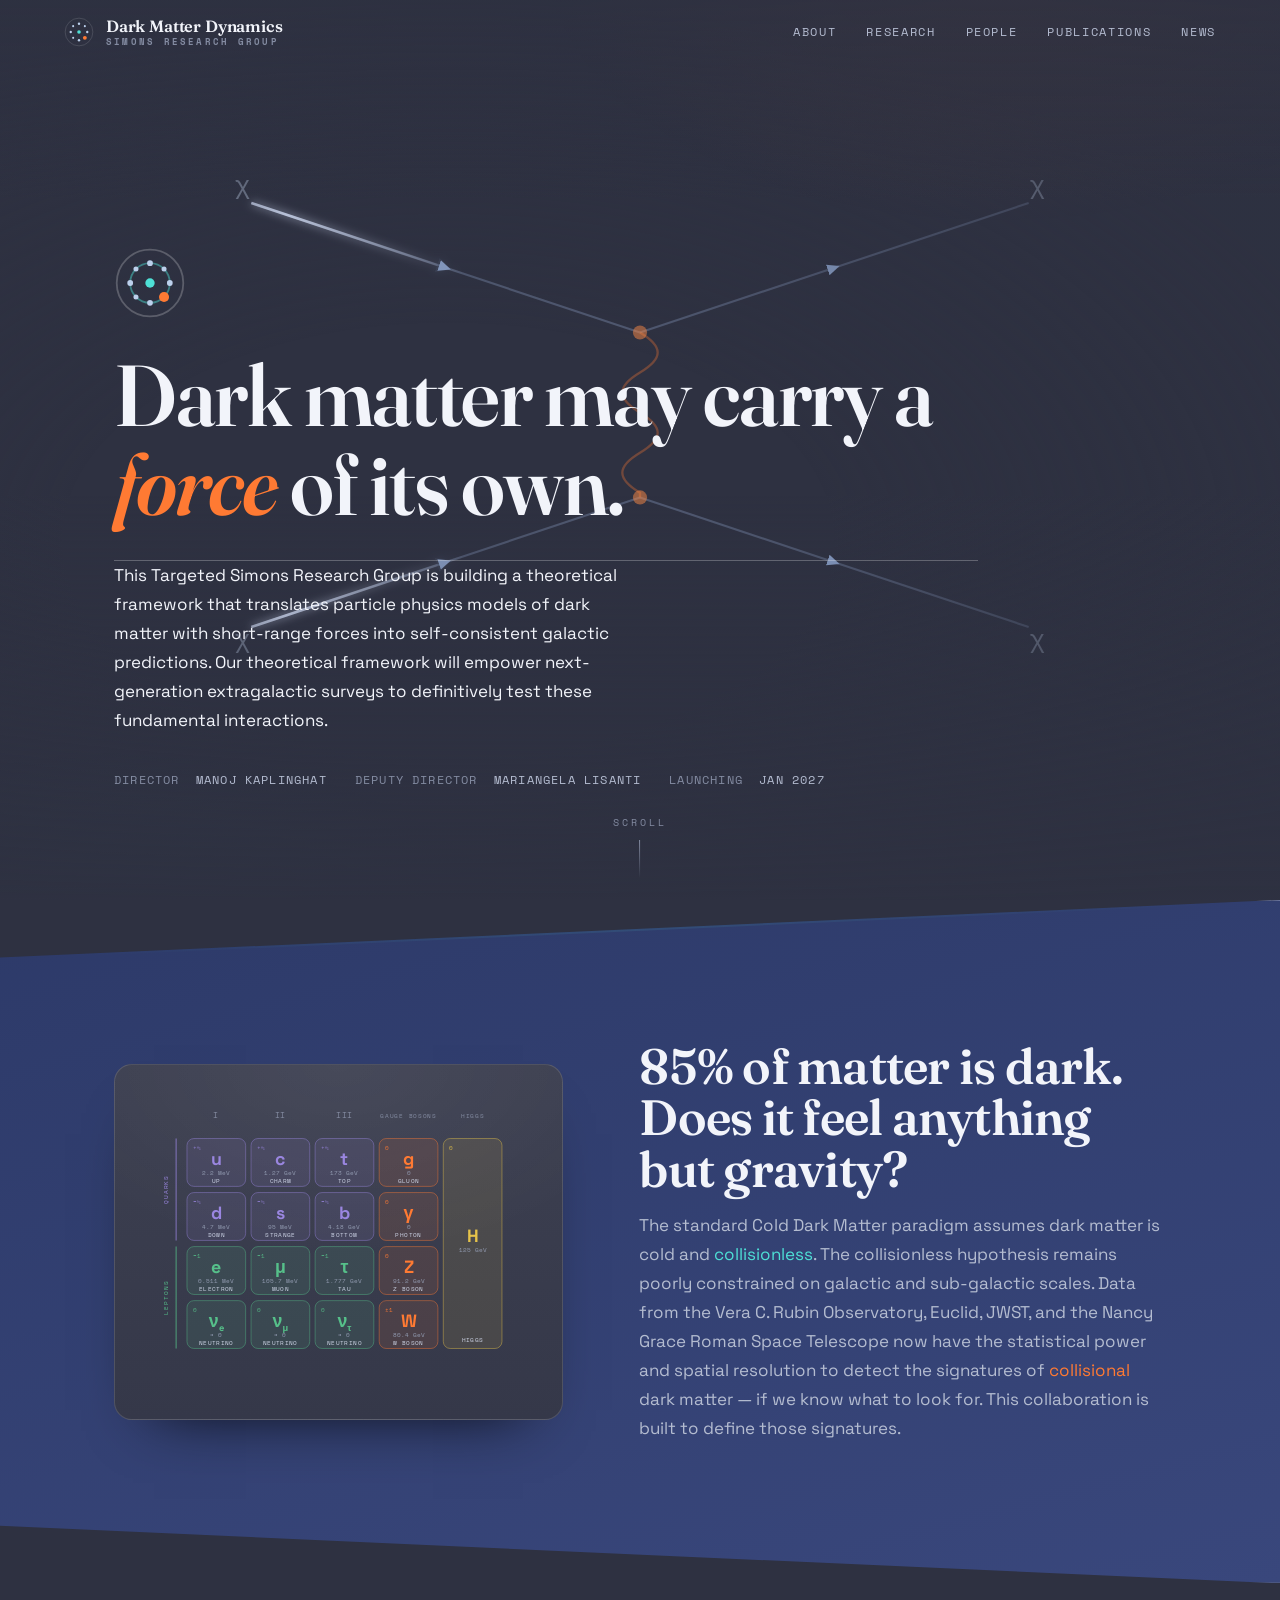
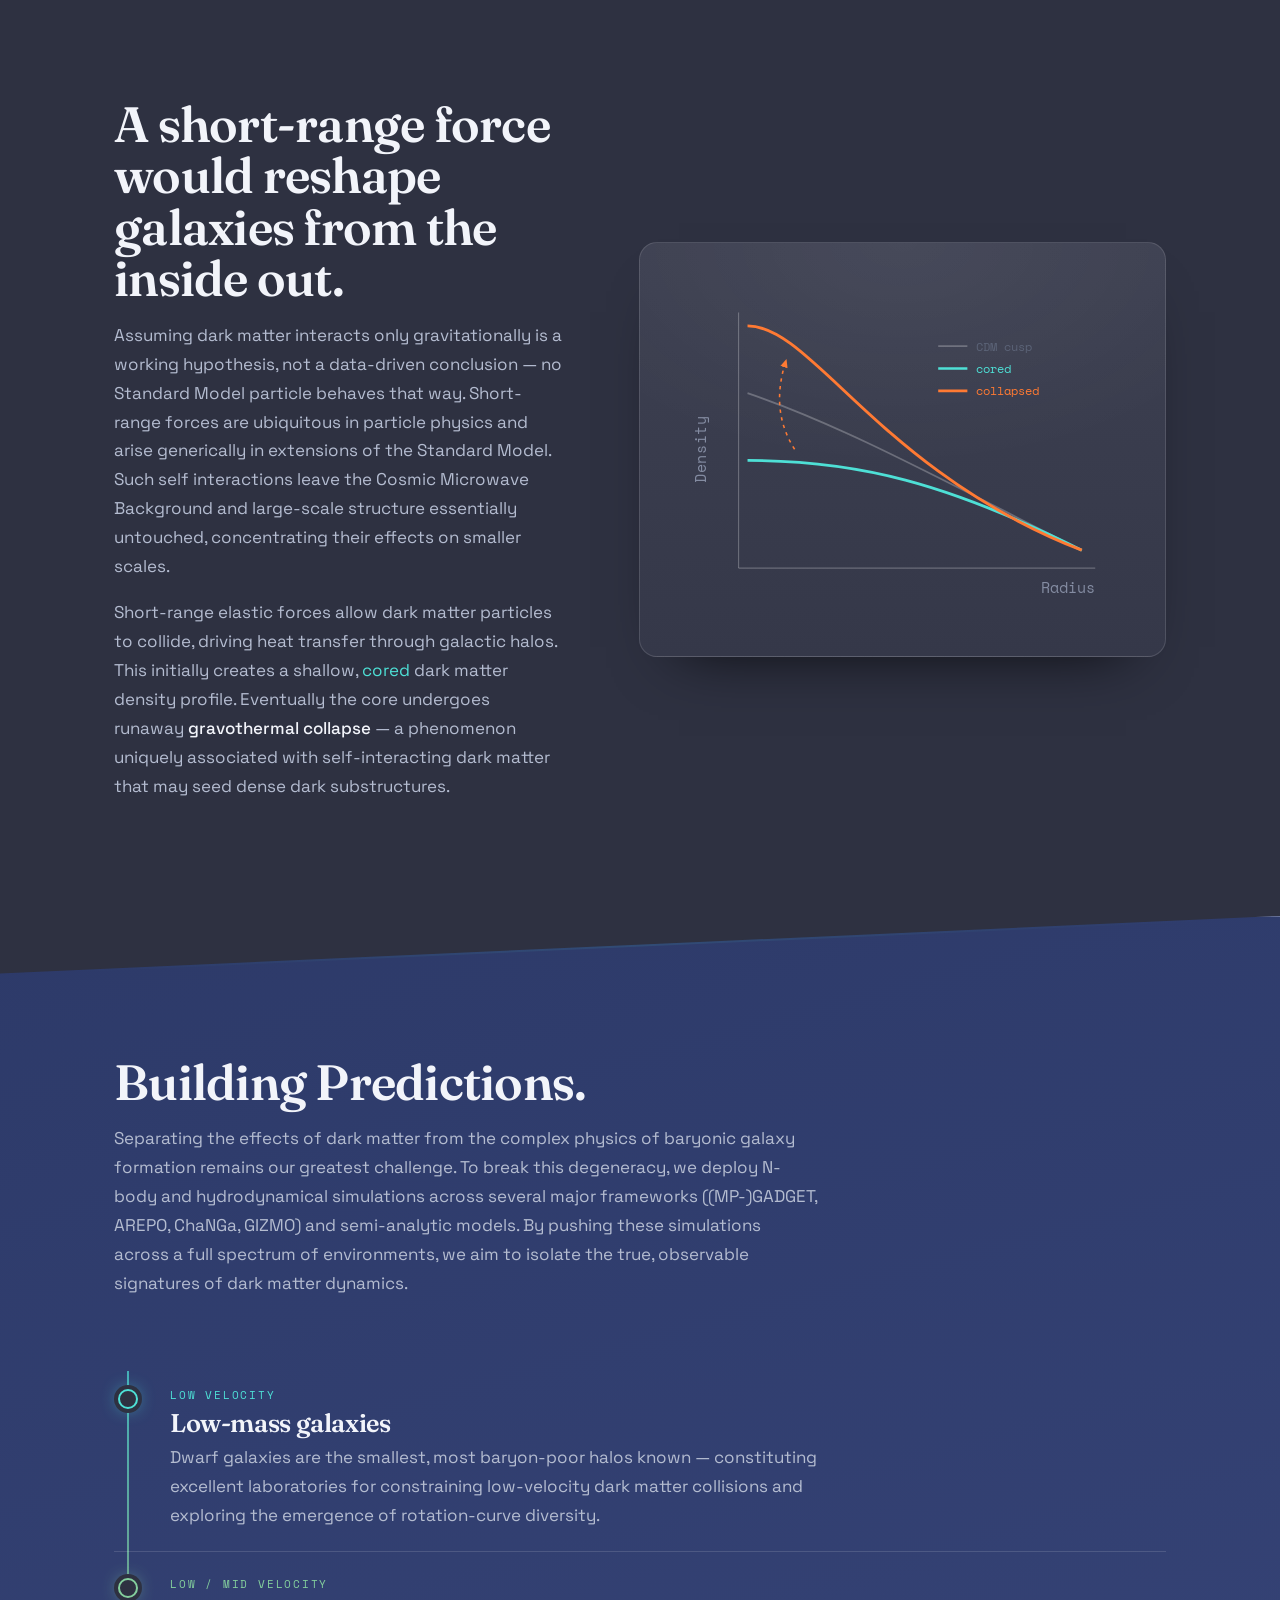
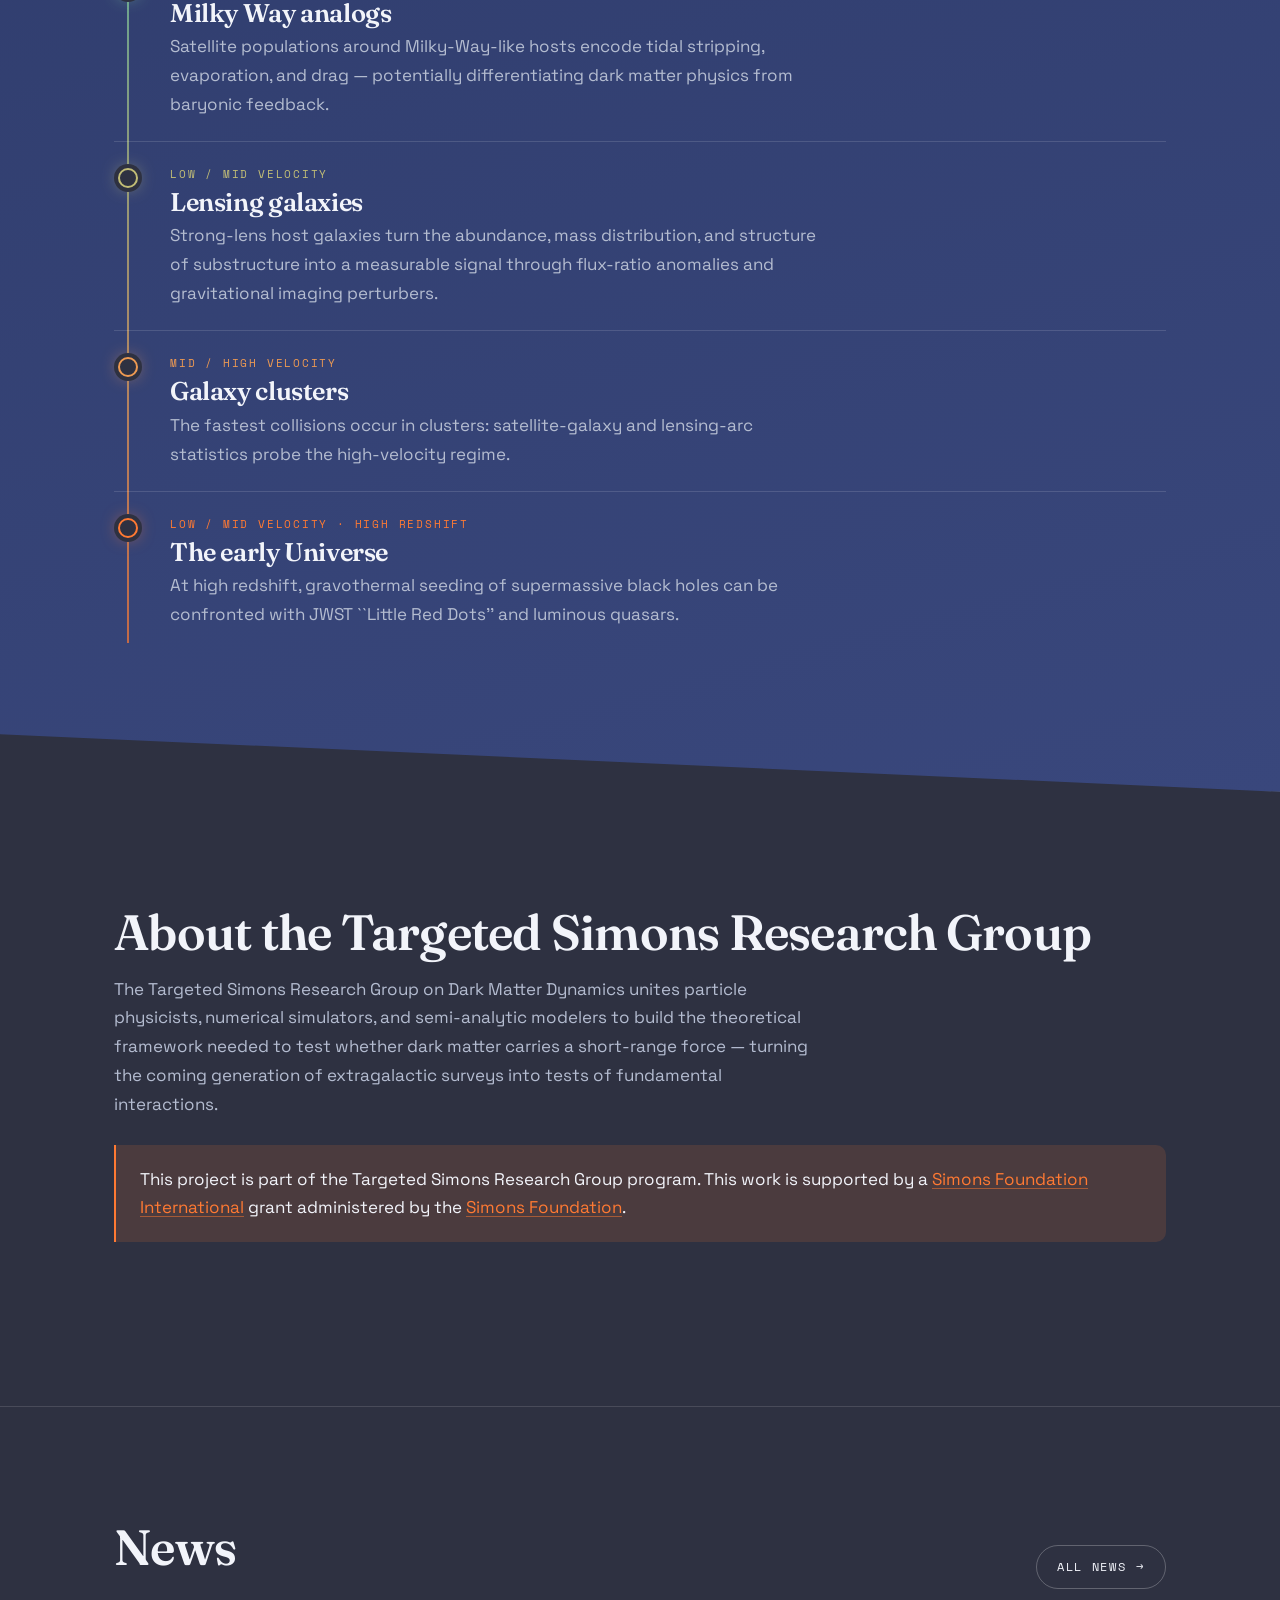
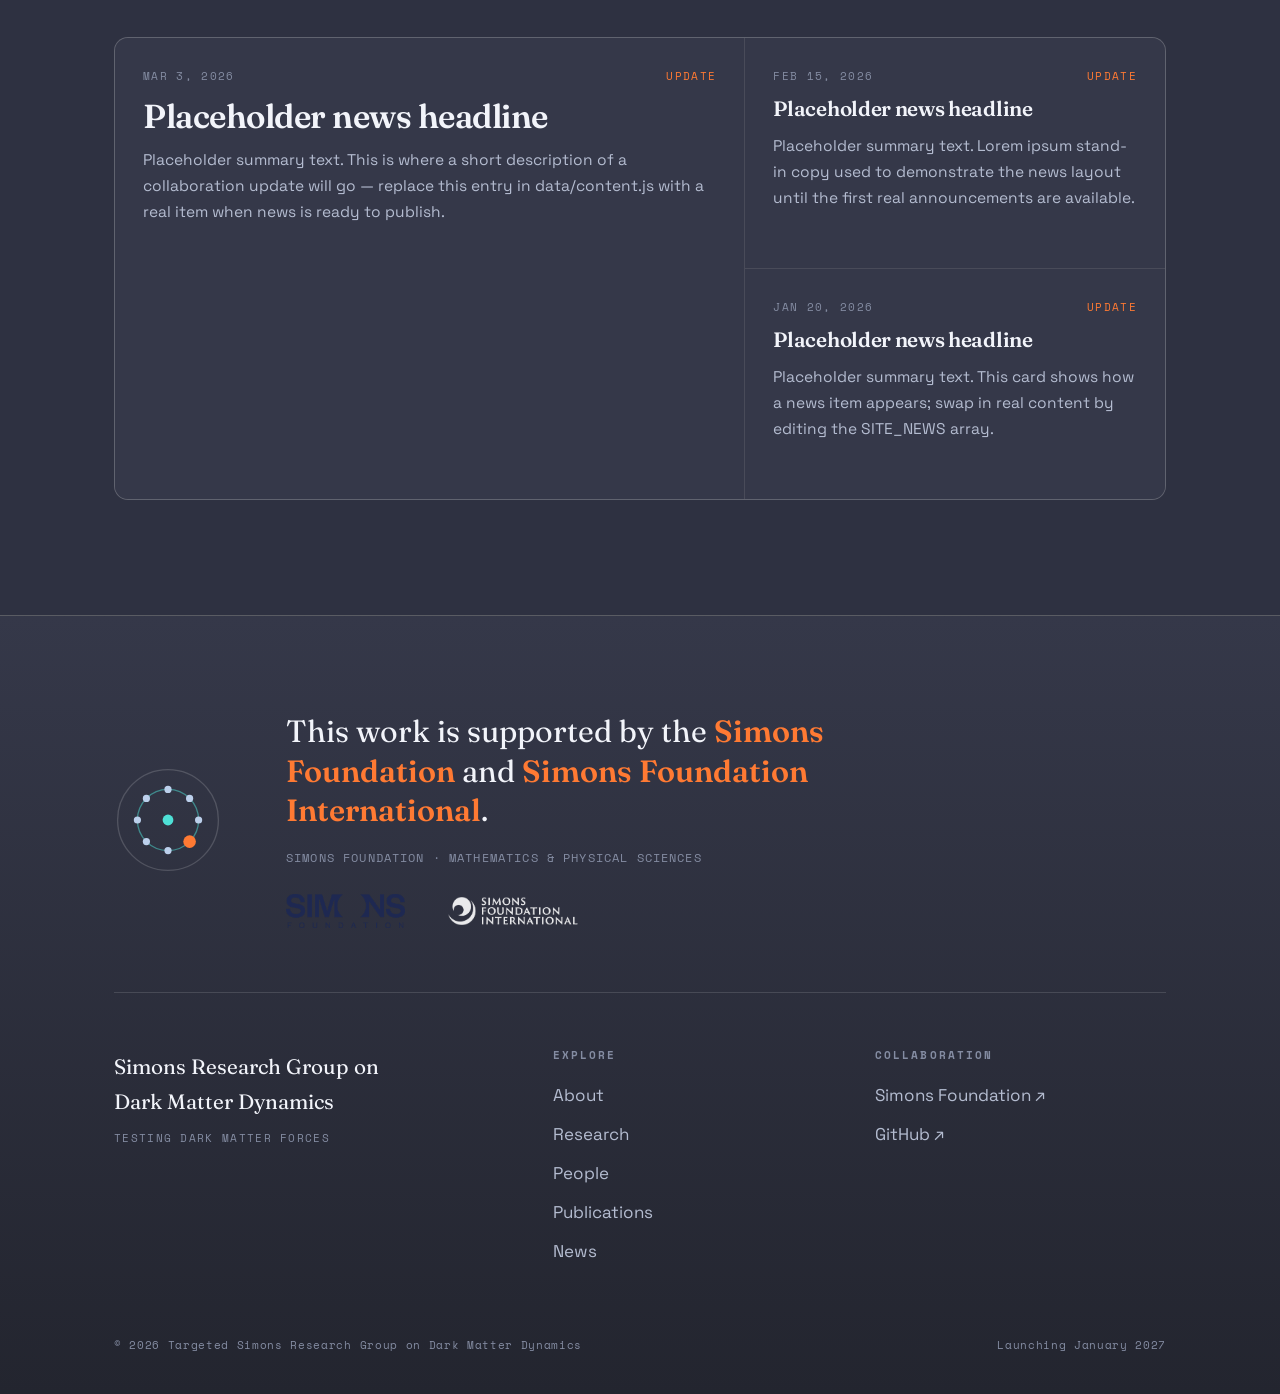
==== commit 5cf8a672: "About requirements" ====
--- a/index.html
+++ b/index.html
@@ -27,6 +27,7 @@
     </a>
     <button class="nav-toggle" aria-label="Menu" aria-expanded="false">≡</button>
     <nav class="nav-links">
+      <a href="index.html#about">About</a>
       <a href="index.html#research">Research</a>
       <a href="people.html">People</a>
       <a href="publications.html">Publications</a>
@@ -351,6 +352,31 @@
   </section>
 
 
+  <!-- ============ ABOUT ============ -->
+  <section class="section" id="about">
+    <div class="wrap">
+      <div class="head-row reveal">
+        <div>
+<!--          <p class="eyebrow">About</p> -->
+          <h2 class="title">About the Targeted Simons Research Group</h2>
+          <!-- TODO: once our Targeted Simons Research Group program page is live, link its name below:
+               <a href="URL" target="_blank" rel="noopener">Targeted Simons Research Group</a> -->
+          <p class="prose">The Targeted Simons Research Group on Dark Matter Dynamics unites particle
+            physicists, numerical simulators, and semi-analytic modelers to build the theoretical framework
+            needed to test whether dark matter carries a short-range force — turning the coming generation of
+            extragalactic surveys into tests of fundamental interactions.</p>
+          <div class="callout">
+            <p>This project is part of the Targeted Simons Research Group program. This work is supported by a
+              <a href="https://www.sfi.org.bm/" target="_blank" rel="noopener">Simons Foundation International</a>
+              grant administered by the
+              <a href="https://www.simonsfoundation.org" target="_blank" rel="noopener">Simons Foundation</a>.</p>
+          </div>
+        </div>
+      </div>
+    </div>
+  </section>
+
+
   <!-- ============ NEWS (top 3) ============ -->
   <section class="section" id="news">
     <div class="wrap">
@@ -401,6 +427,7 @@
         </div>
         <div>
           <h4>Explore</h4>
+          <a href="index.html#about">About</a>
           <a href="index.html#research">Research</a>
           <a href="people.html">People</a>
           <a href="publications.html">Publications</a>
--- a/styles.css
+++ b/styles.css
@@ -164,6 +164,8 @@
 /* callout */
 .callout { border-left: 2px solid var(--sidm); background: var(--sidm-soft); padding: 20px 24px; border-radius: 0 10px 10px 0; color: var(--ink); margin: 1.6rem 0 0; }
 .callout p { margin: 0; }
+#about .prose a, #about .callout a { color: var(--sidm); text-decoration: underline; text-underline-offset: 3px; text-decoration-thickness: 1px; text-decoration-color: rgba(255,122,51,0.5); transition: text-decoration-color .2s; }
+#about .prose a:hover, #about .callout a:hover { text-decoration-color: var(--sidm); }
 
 /* ---------- Velocity ladder (Research aims) ---------- */
 .ladder { position: relative; margin-top: 8px; }
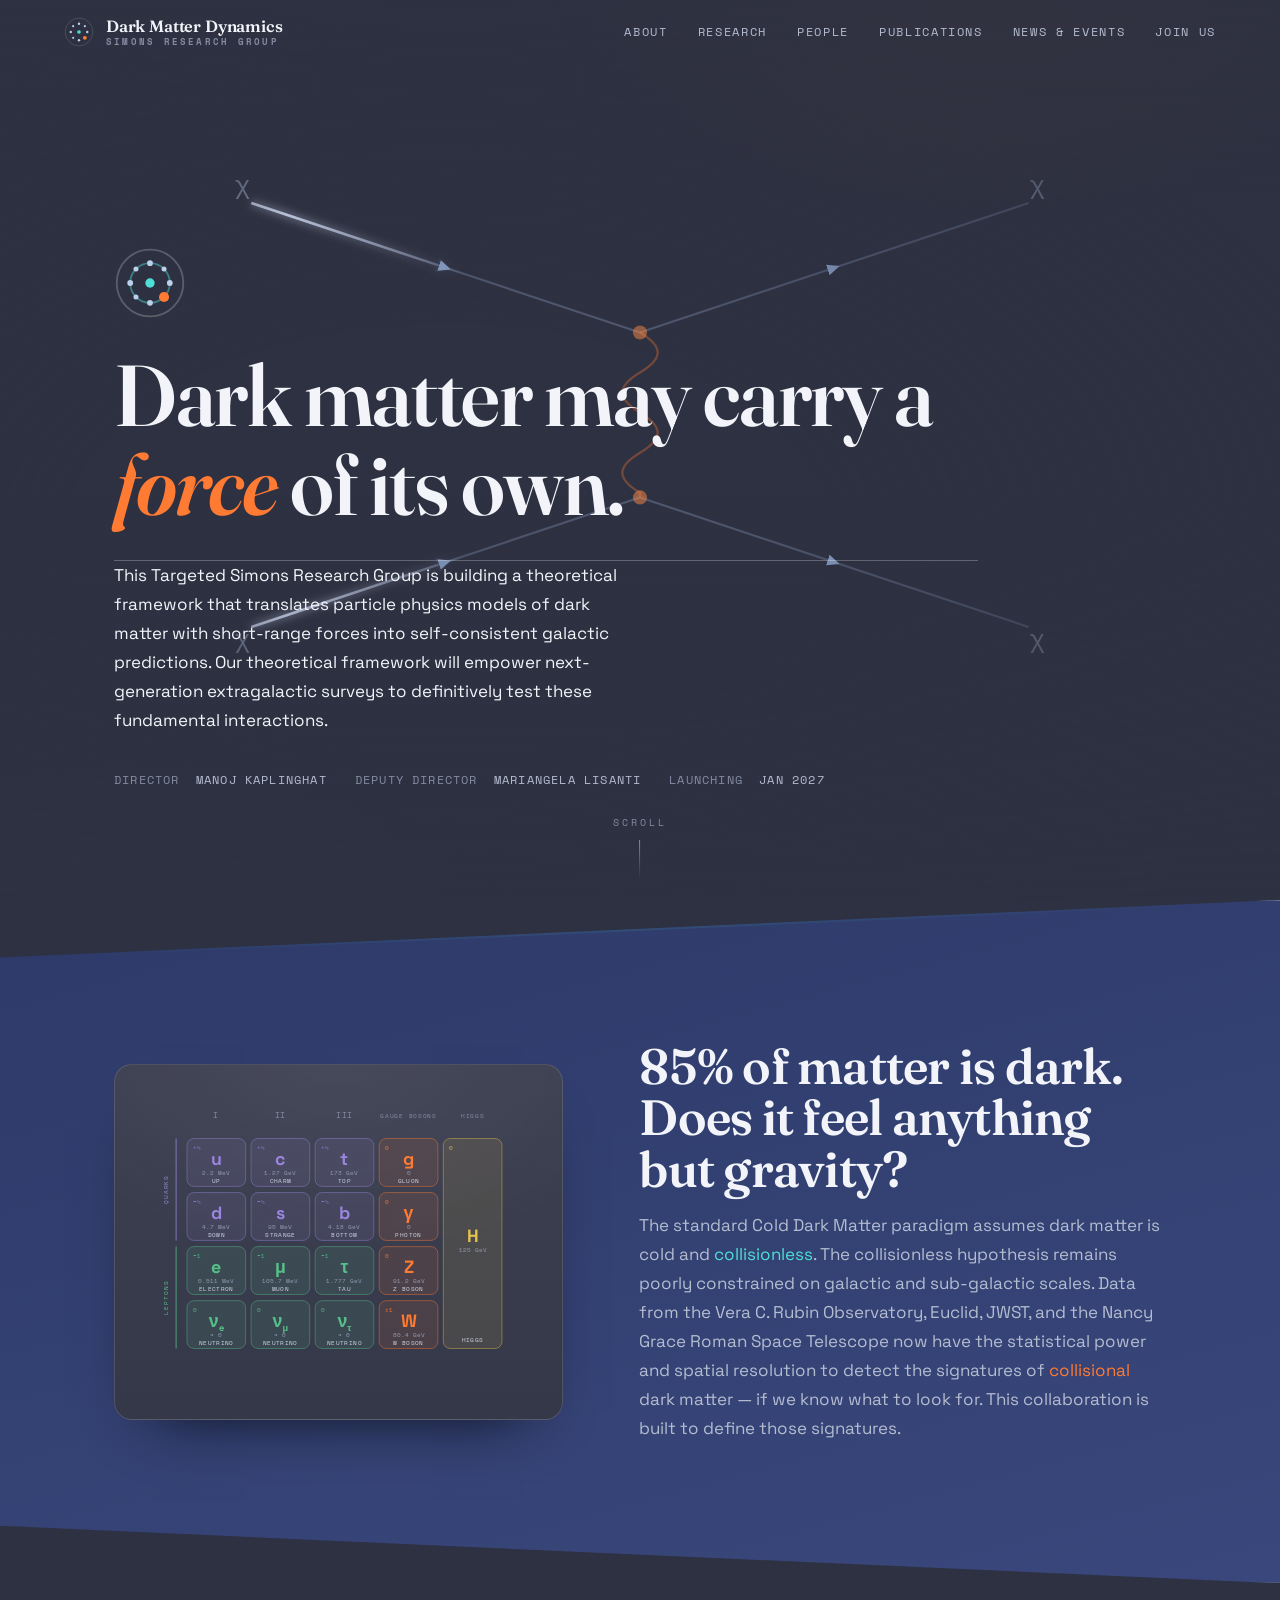
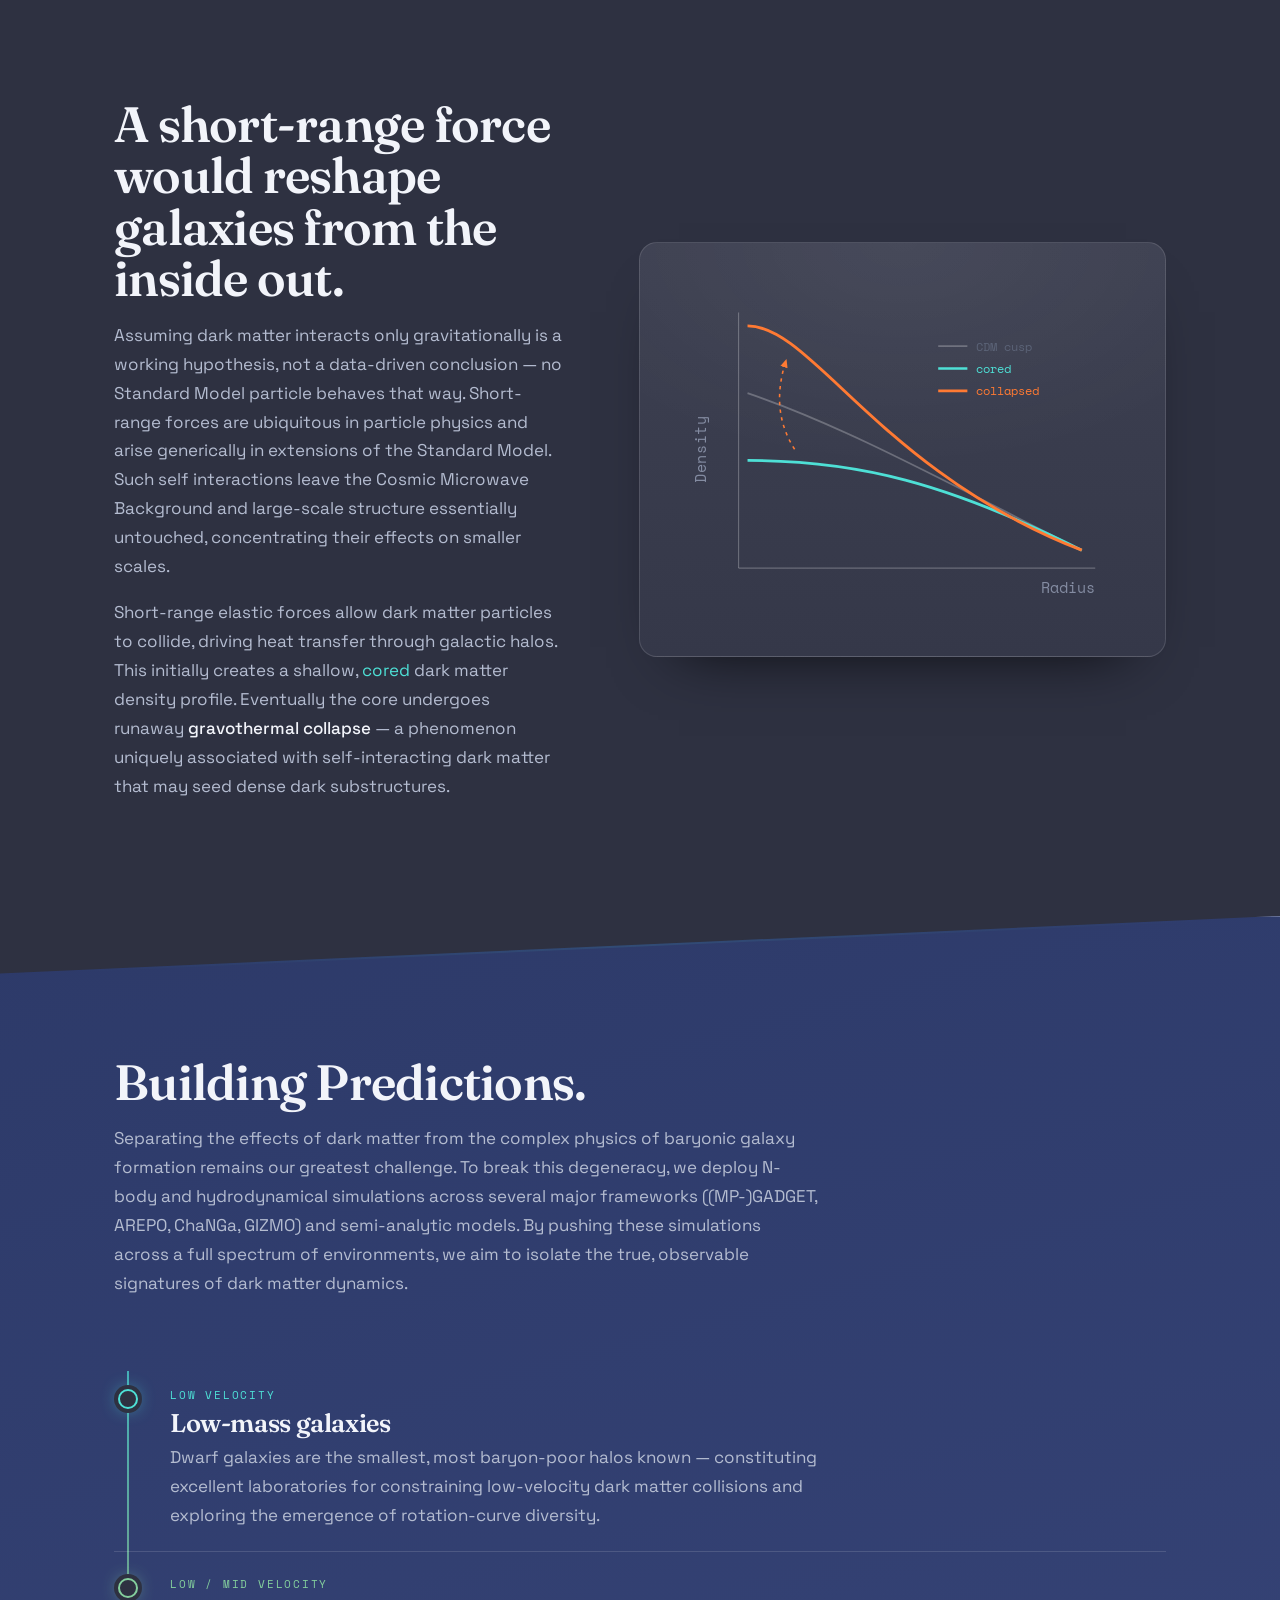
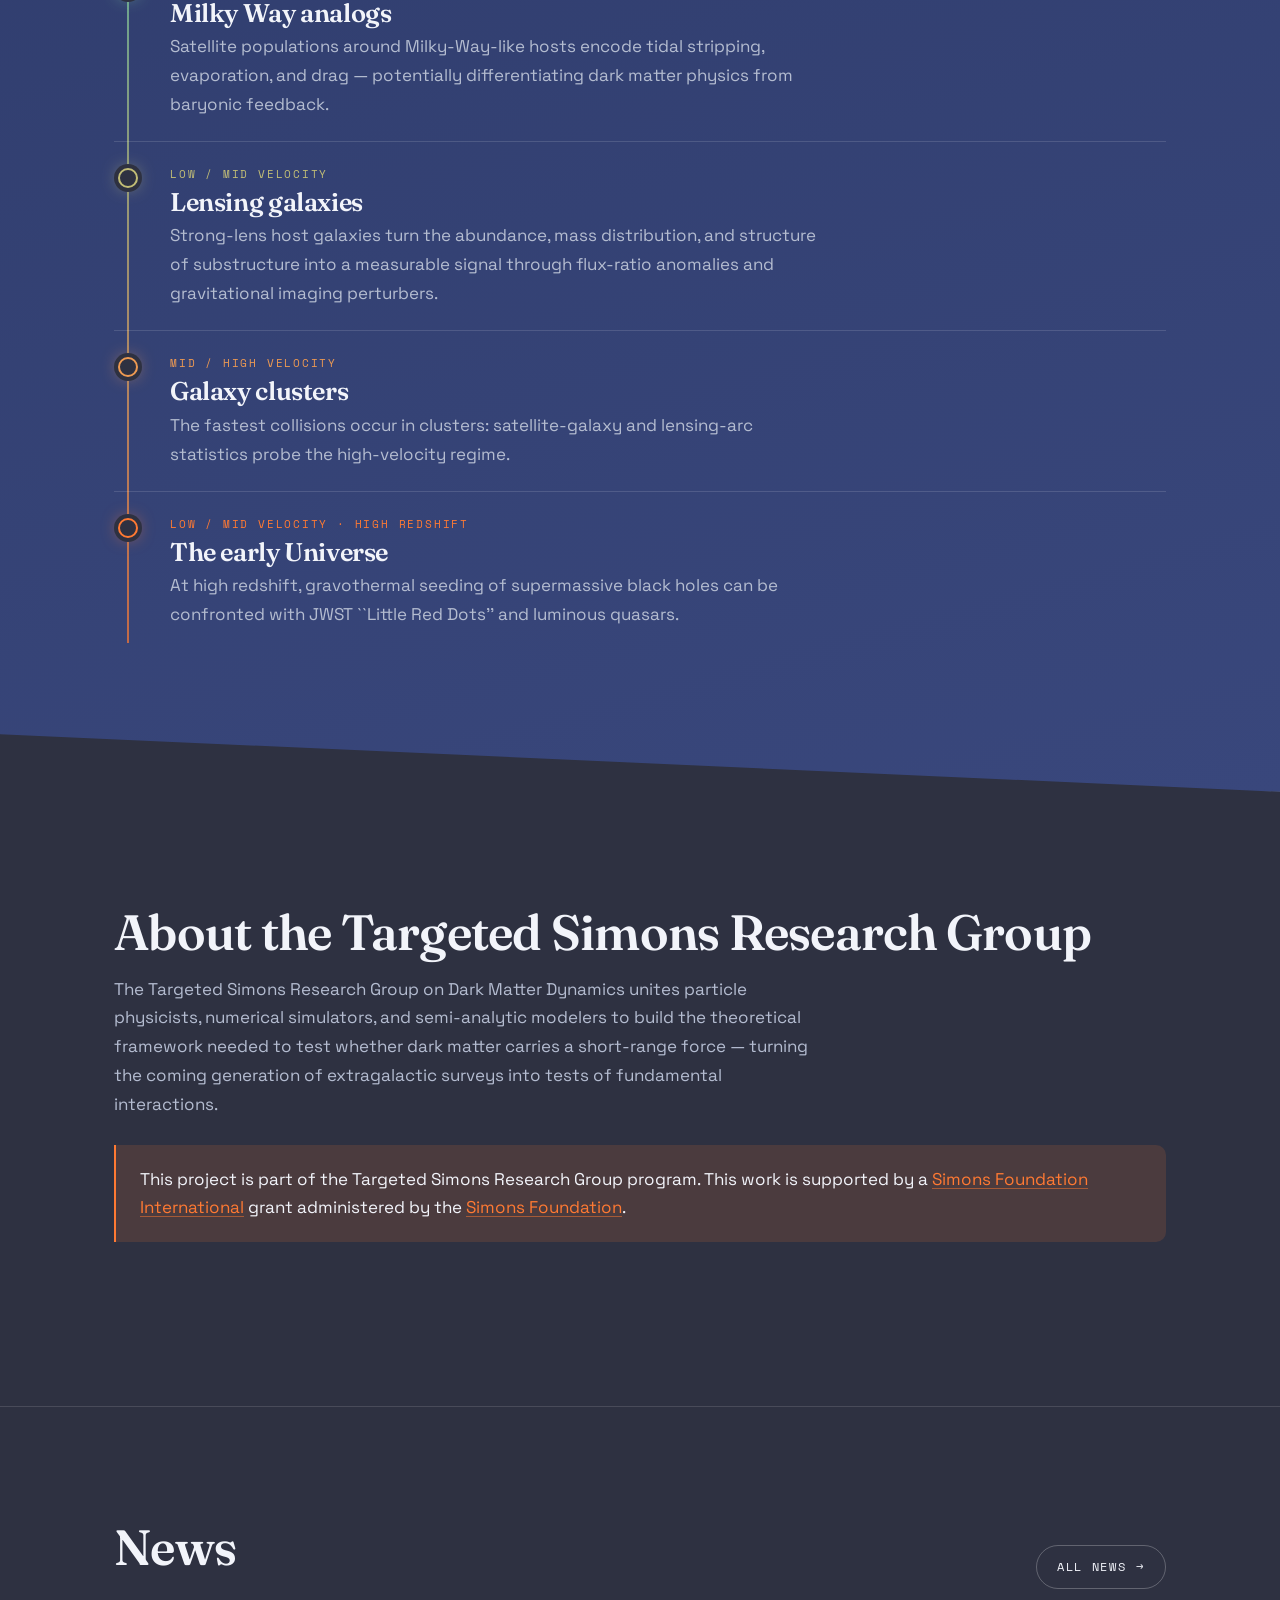
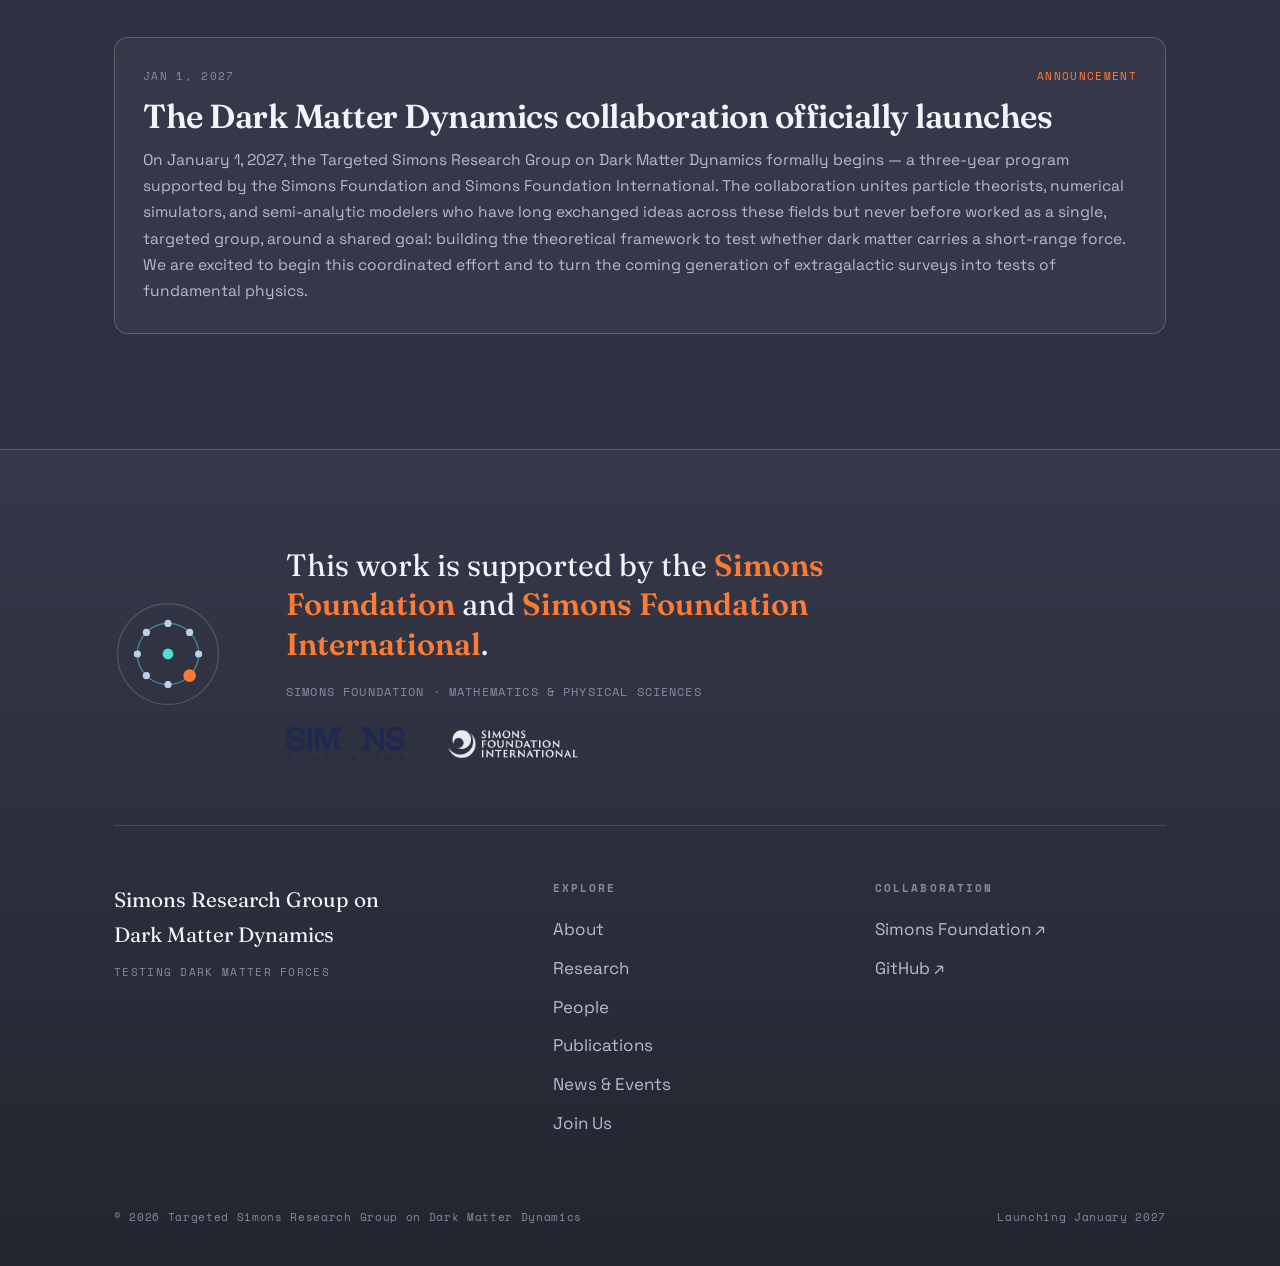
==== commit 63cb33d8: "All required updates, save people's bios." ====
--- a/index.html
+++ b/index.html
@@ -31,7 +31,8 @@
       <a href="index.html#research">Research</a>
       <a href="people.html">People</a>
       <a href="publications.html">Publications</a>
-      <a href="news.html">News</a>
+      <a href="news.html">News &amp; Events</a>
+      <a href="join.html">Join Us</a>
     </nav>
   </header>
 
@@ -431,7 +432,8 @@
           <a href="index.html#research">Research</a>
           <a href="people.html">People</a>
           <a href="publications.html">Publications</a>
-          <a href="news.html">News</a>
+          <a href="news.html">News &amp; Events</a>
+          <a href="join.html">Join Us</a>
         </div>
         <div>
           <h4>Collaboration</h4>
--- a/styles.css
+++ b/styles.css
@@ -199,6 +199,8 @@
 /* featured news layout on home: first item spans tall */
 .news-feature { display: grid; grid-template-columns: 1.5fr 1fr; gap: 1px; background: var(--line); border: 1px solid var(--line); border-radius: 14px; overflow: hidden; }
 .news-feature .card.lead-card { grid-row: span 2; min-height: 340px; }
+/* A single featured item has no siblings to fill the second column — span full width. */
+.news-feature .card:only-child { grid-column: 1 / -1; grid-row: auto; min-height: 260px; }
 .news-feature .card.lead-card h3 { font-size: clamp(1.6rem, 2.6vw, 2.2rem); }
 
 /* section header row with a "view all" link */
@@ -214,9 +216,61 @@
 .person .frame img { width: 100%; height: 100%; object-fit: cover; filter: grayscale(1) contrast(1.04) brightness(.92); transition: filter .45s ease, transform .8s cubic-bezier(.2,.7,.2,1); }
 .person:hover .frame img { filter: grayscale(0) contrast(1) brightness(1); transform: scale(1.04); }
 .person .frame::after { content: ""; position: absolute; inset: 0; background: linear-gradient(180deg, transparent 55%, rgba(36,38,52,0.9)); opacity: .9; }
-.person .role-pill { position: absolute; top: 10px; left: 10px; z-index: 2; font-family: var(--mono); font-size: 0.6rem; letter-spacing: 0.14em; text-transform: uppercase; color: var(--bg); background: var(--sidm); padding: 4px 9px; border-radius: 6px; font-weight: 700; }
+.person .role-pill { position: absolute; bottom: 10px; left: 10px; z-index: 2; font-family: var(--mono); font-size: 0.6rem; letter-spacing: 0.14em; text-transform: uppercase; color: var(--bg); background: var(--sidm); padding: 4px 9px; border-radius: 6px; font-weight: 700; }
 .person .pname { margin: 14px 0 2px; font-family: var(--display); font-size: 1.12rem; font-weight: 600; }
 .person .paffil { font-family: var(--mono); font-size: 0.72rem; letter-spacing: 0.04em; color: var(--ink-faint); }
+
+/* People cards are clickable → open the bio modal */
+.person { cursor: pointer; }
+.person:focus { outline: none; }
+.person:focus-visible { outline: 2px solid var(--sidm); outline-offset: 5px; border-radius: 14px; }
+
+/* ---- Bio modal (native <dialog>: dimmed backdrop, Esc-to-close) ---- */
+.bio-dialog { border: 1px solid var(--line-2); background: var(--bg-2); color: var(--ink); border-radius: 18px; padding: clamp(22px, 3vw, 34px); width: min(744px, calc(100vw - 40px)); box-shadow: 0 30px 90px rgba(0,0,0,0.55); }
+.bio-dialog::backdrop { background: rgba(10, 11, 16, 0.74); backdrop-filter: blur(3px); }
+.bio-dialog[open] { animation: bioIn .22s cubic-bezier(.2,.7,.2,1); }
+@keyframes bioIn { from { opacity: 0; transform: translateY(10px); } to { opacity: 1; transform: none; } }
+.bio-close { position: absolute; top: 12px; right: 12px; width: 34px; height: 34px; display: inline-flex; align-items: center; justify-content: center; background: none; border: 0; color: var(--ink-faint); font-size: 1rem; cursor: pointer; border-radius: 9px; transition: color .2s, background .2s; }
+.bio-close:hover { color: var(--ink); background: var(--bg-3); }
+.bio-dialog-head { display: grid; grid-template-columns: 116px 1fr; gap: clamp(18px, 3vw, 26px); align-items: center; padding-right: 30px; }
+.bio-photo { position: relative; aspect-ratio: 4 / 5; border-radius: 12px; overflow: hidden; background: var(--bg-3); border: 1px solid var(--line); }
+.bio-photo img { width: 100%; height: 100%; object-fit: cover; }
+.bio-photo .role-pill { position: absolute; bottom: 8px; left: 8px; font-family: var(--mono); font-size: 0.54rem; letter-spacing: 0.1em; text-transform: uppercase; color: var(--bg); background: var(--sidm); padding: 3px 7px; border-radius: 6px; font-weight: 700; }
+.bio-dialog .pname { font-family: var(--display); font-size: clamp(1.3rem, 3vw, 1.6rem); font-weight: 600; line-height: 1.15; }
+.bio-dialog .ppos { color: var(--ink-dim); font-size: 0.92rem; margin-top: 5px; }
+.bio-dialog .paffil { font-family: var(--mono); font-size: 0.72rem; letter-spacing: 0.04em; color: var(--ink-faint); margin-top: 6px; }
+.bio-dialog-body { margin-top: 22px; max-height: 46vh; overflow-y: auto; }
+.bio-dialog-body p { color: var(--ink-dim); line-height: 1.66; }
+.bio-pending { color: var(--ink-faint); font-style: italic; }
+@media (max-width: 520px) { .bio-dialog-head { grid-template-columns: 1fr; justify-items: start; } .bio-photo { width: 150px; } }
+
+/* Print / search appendix: hidden on screen, expanded when printing */
+.bio-print { display: none; }
+@media print {
+  .bio-print { display: block; }
+  .bio-print article { break-inside: avoid; margin-bottom: 18px; }
+  .bio-print h3 { font-family: var(--display); margin-bottom: 2px; }
+  .bio-print .bp-meta { color: #555; font-size: 0.85rem; margin-bottom: 6px; }
+  .bio-dialog, .nav, .scroll-cue { display: none !important; }
+}
+
+/* ---- Events / Activities / Jobs cards (News & Events, Join Us) ---- */
+.info-grid { display: grid; grid-template-columns: repeat(2, minmax(0, 1fr)); gap: clamp(16px, 2vw, 22px); }
+.info-stack { display: grid; gap: clamp(14px, 1.8vw, 20px); }
+.info-card { border: 1px solid var(--line); border-radius: 14px; background: var(--bg-2); padding: clamp(18px, 2.4vw, 26px); }
+.info-card h3 { font-family: var(--display); font-size: 1.2rem; font-weight: 600; margin-bottom: 6px; }
+.info-card .meta { display: flex; flex-wrap: wrap; gap: 8px 16px; font-family: var(--mono); font-size: 0.7rem; letter-spacing: 0.06em; text-transform: uppercase; color: var(--ink-faint); margin-bottom: 10px; }
+.info-card p { color: var(--ink-dim); line-height: 1.6; }
+.info-card .links { margin-top: 16px; display: flex; flex-wrap: wrap; gap: 10px; }
+.info-card .links a { font-family: var(--mono); font-size: 0.7rem; letter-spacing: 0.05em; text-transform: uppercase; color: var(--sidm); border: 1px solid var(--line-2); padding: 8px 13px; border-radius: 9px; transition: border-color .2s, color .2s; }
+.info-card .links a:hover { border-color: var(--sidm); }
+@media (max-width: 720px) { .info-grid { grid-template-columns: 1fr; } }
+
+/* Contact call-to-action (Join Us) */
+.contact-cta { display: inline-flex; align-items: center; gap: 10px; margin-top: 6px; font-family: var(--mono); font-size: 0.9rem; letter-spacing: 0.03em; color: var(--sidm); border: 1px solid var(--line-2); padding: 12px 18px; border-radius: 10px; transition: border-color .2s; }
+.contact-cta::before { content: "✉"; }
+.contact-cta:hover { border-color: var(--sidm); }
+.contact-cta.is-disabled { color: var(--ink-faint); pointer-events: none; }
 
 /* group heading */
 .group-head { margin-bottom: clamp(26px, 4vw, 44px); }
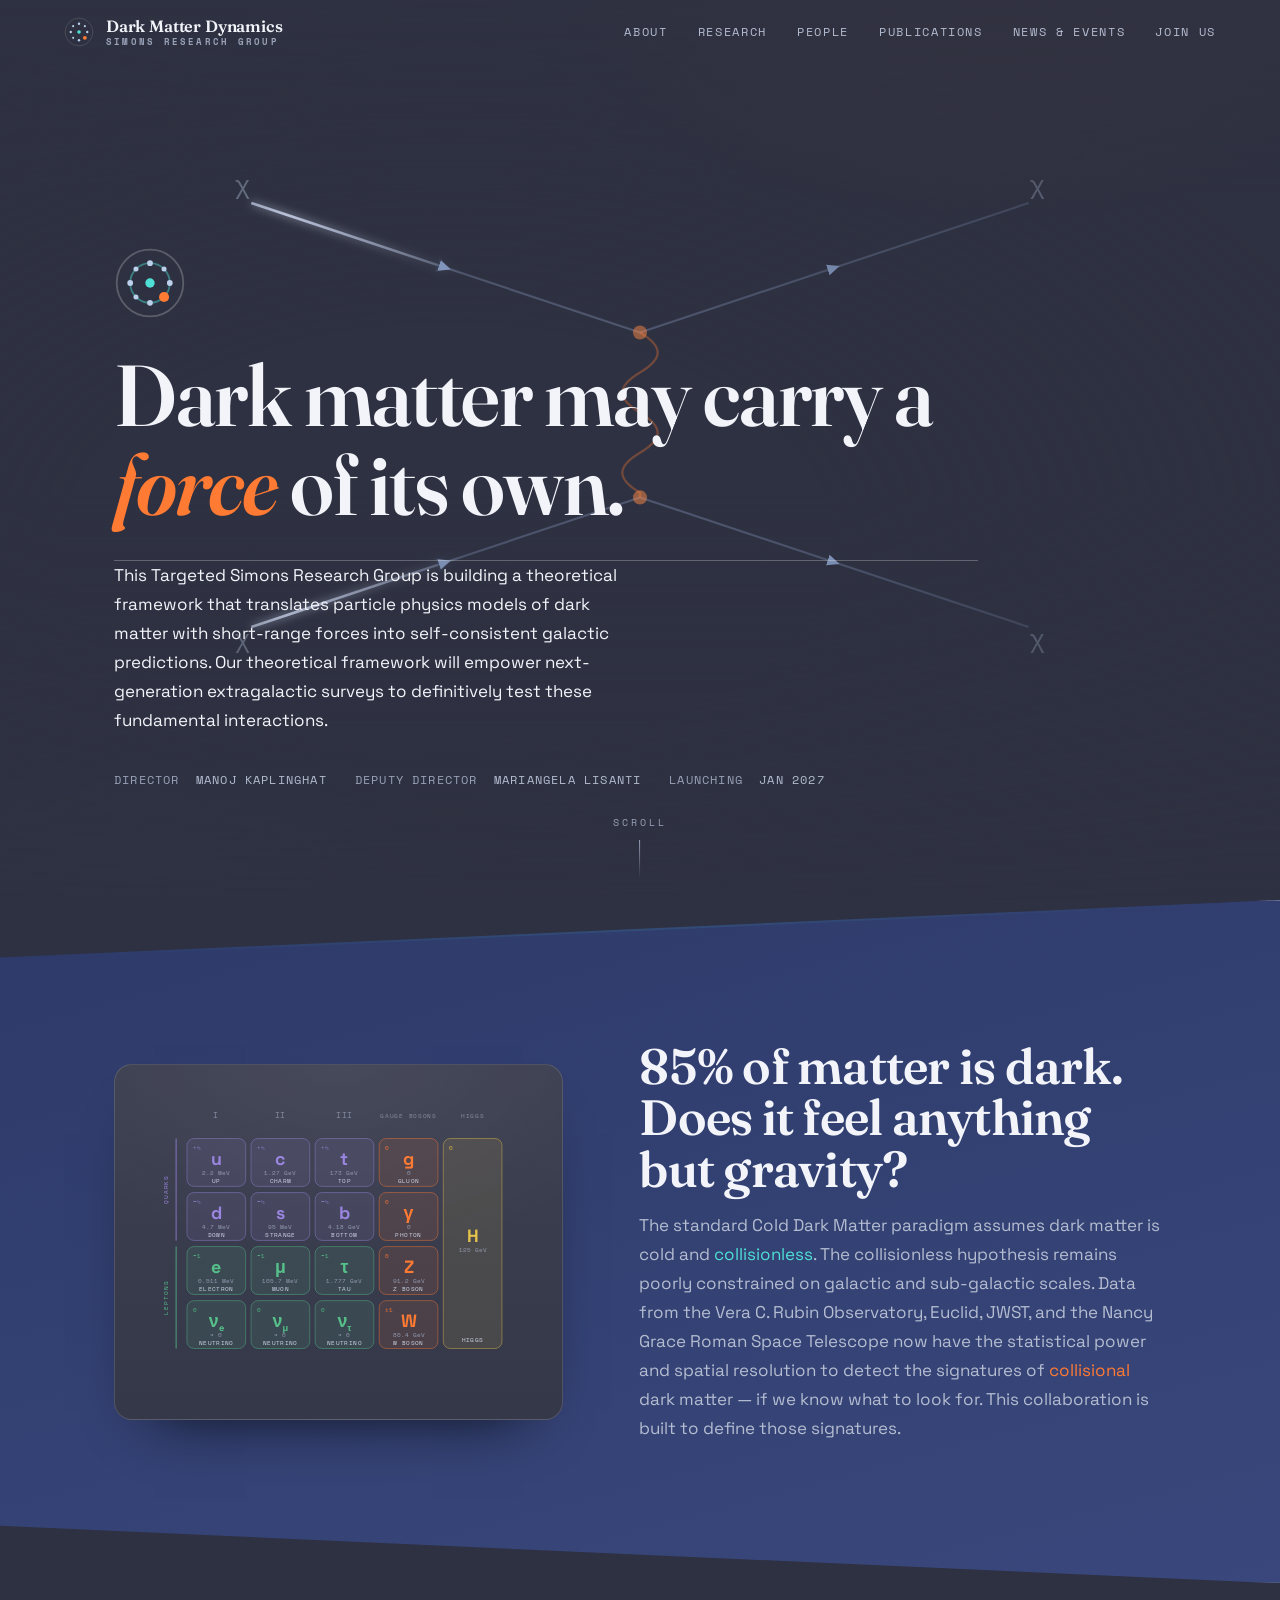
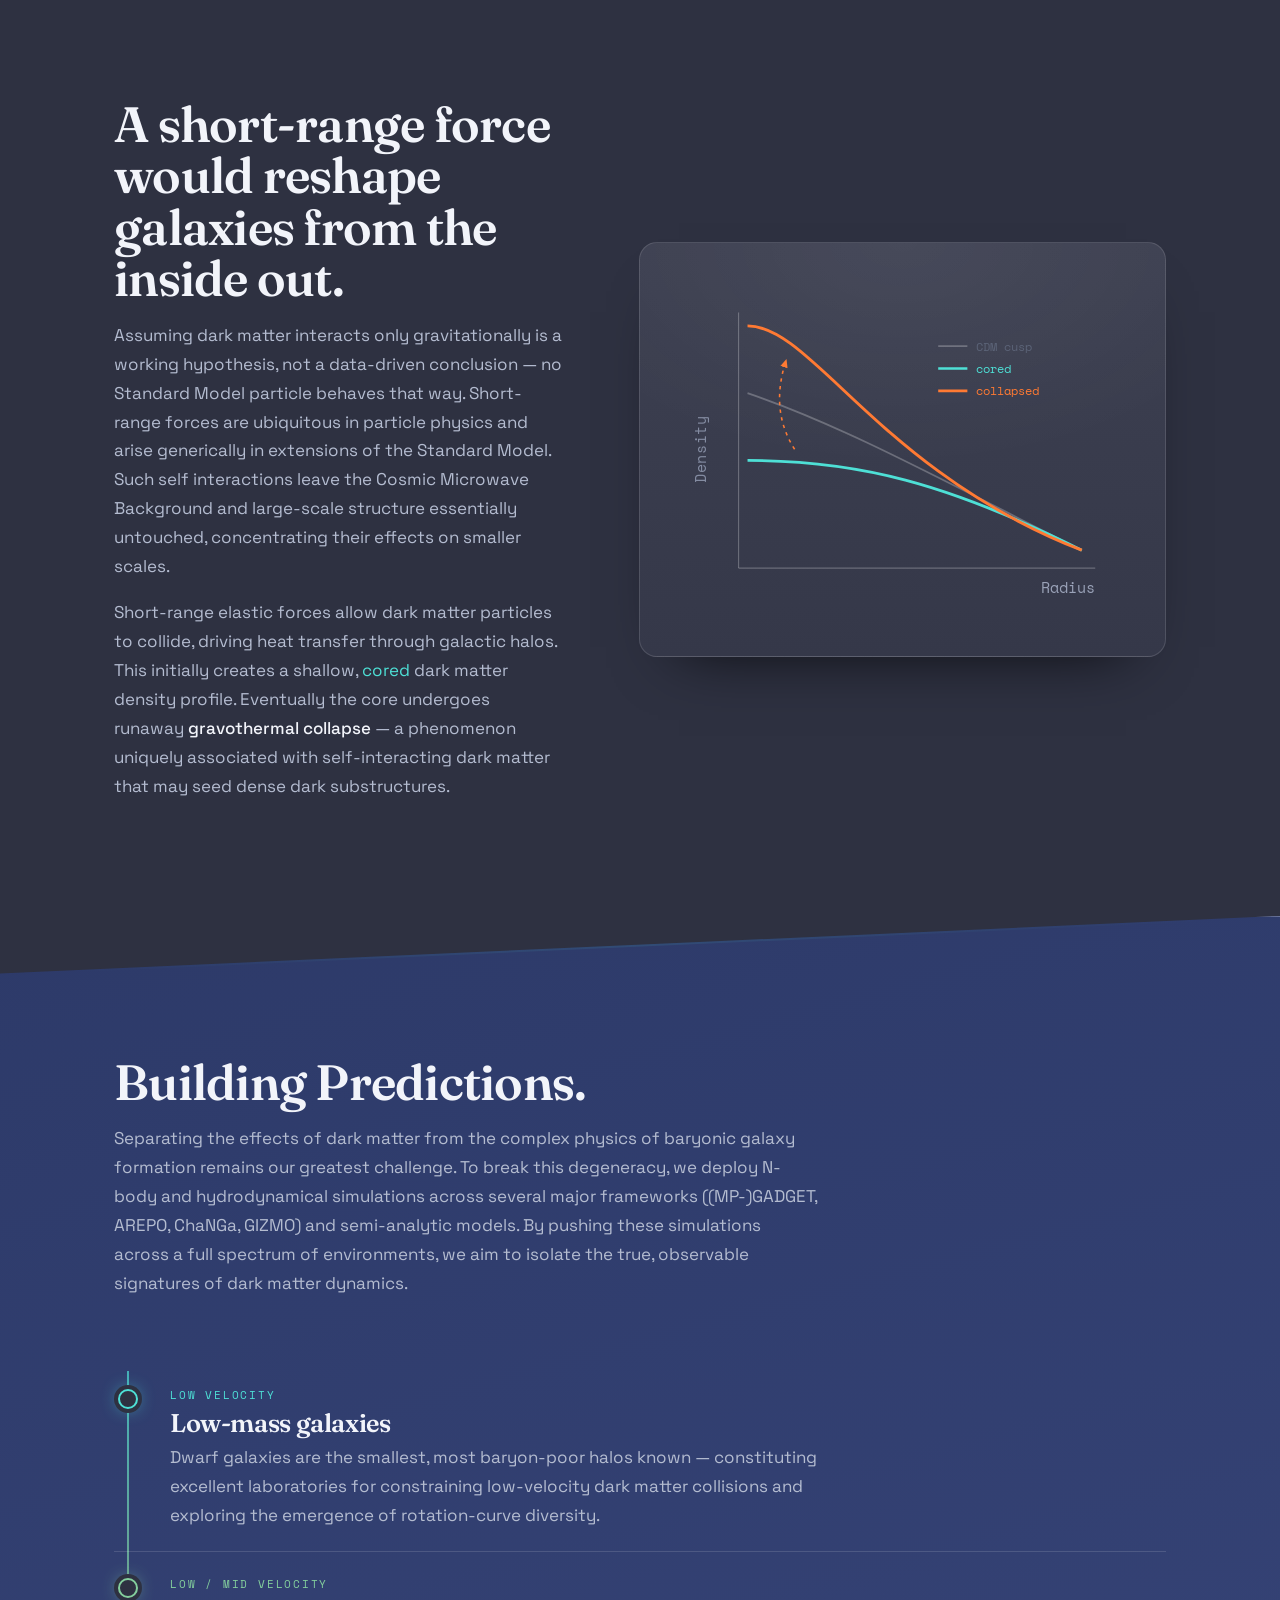
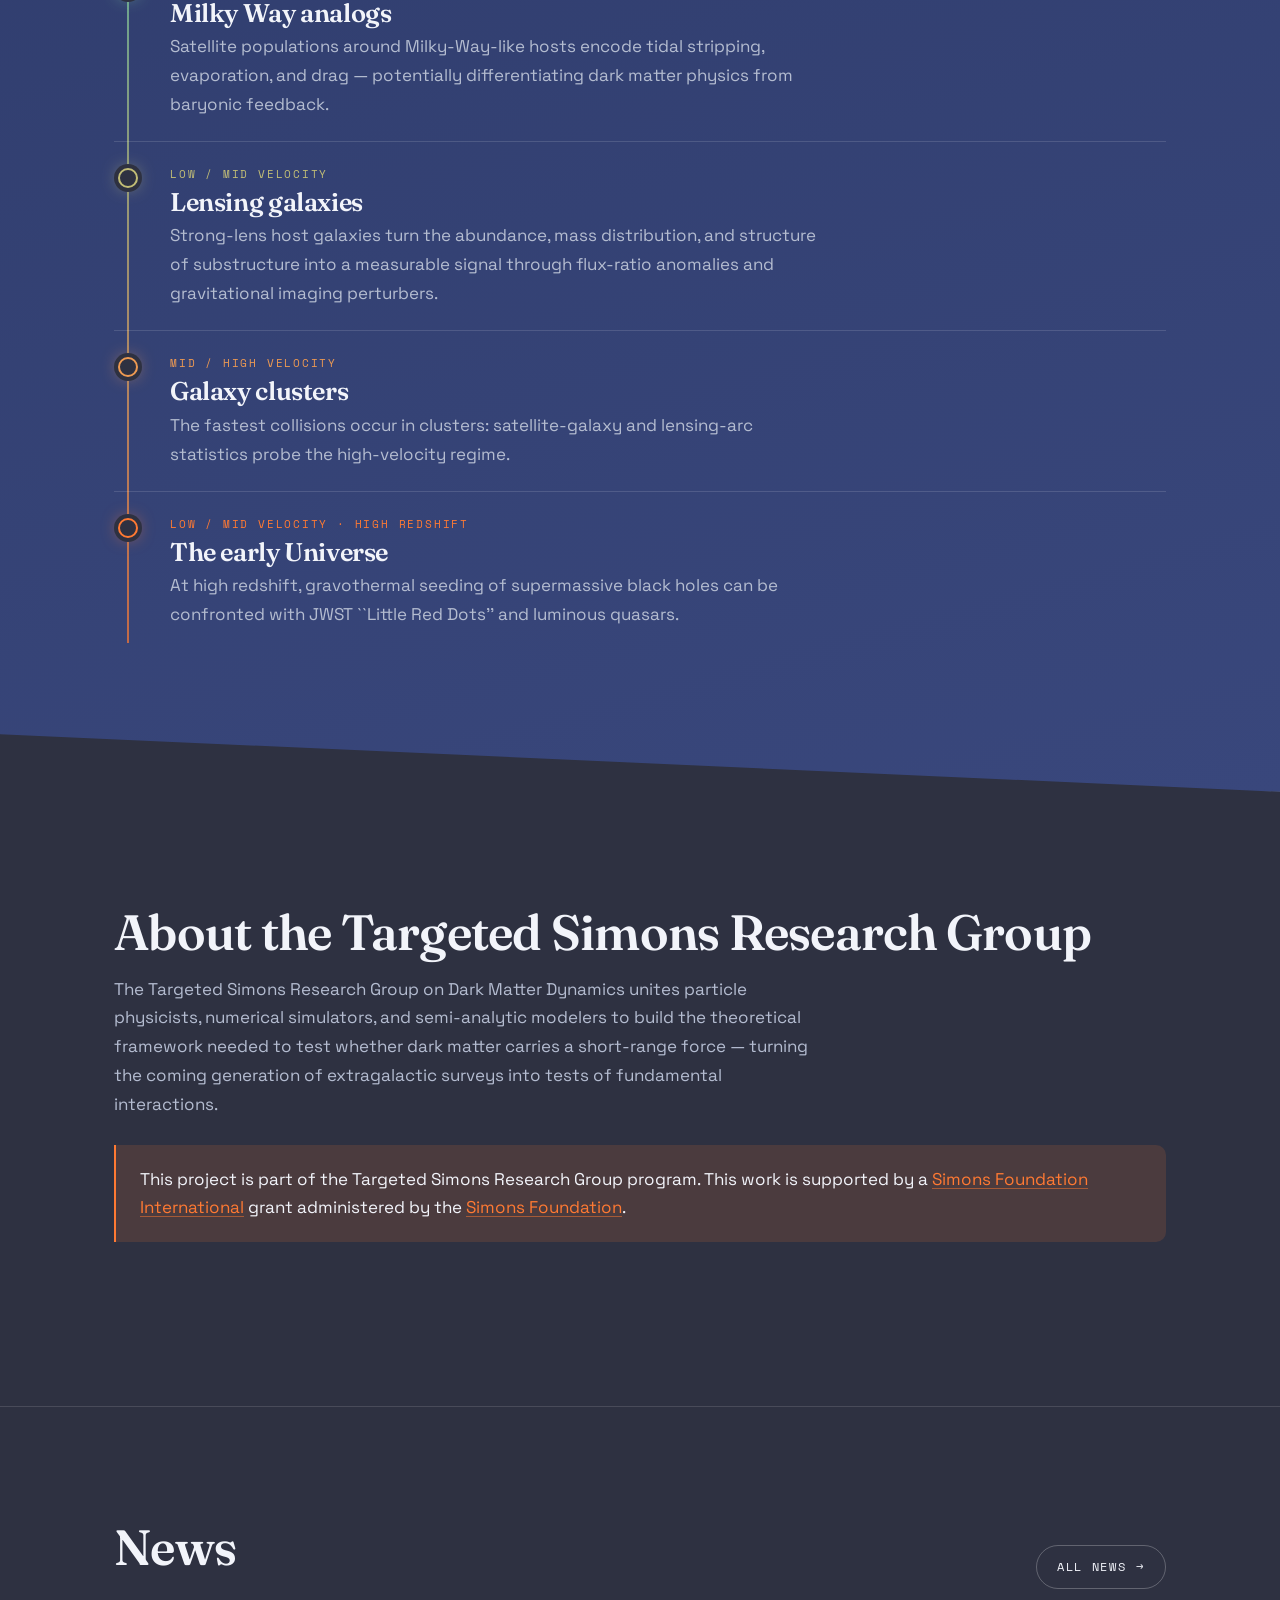
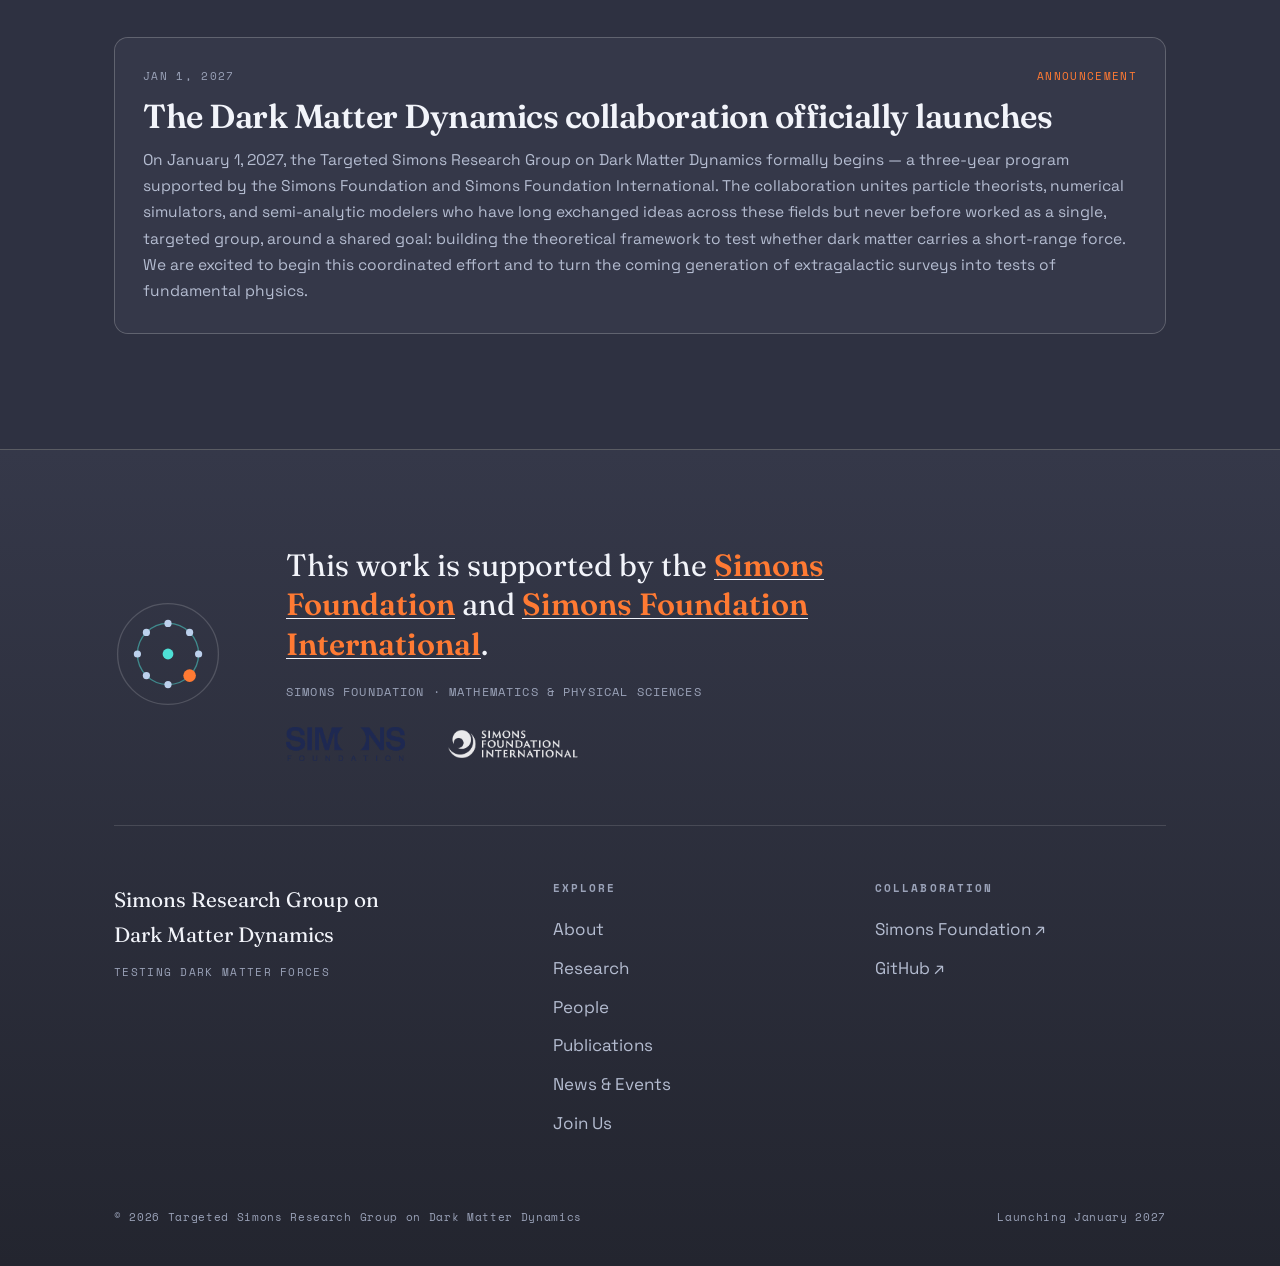
==== commit 9d6ccb2b: "Changes for WCAG standards" ====
--- a/index.html
+++ b/index.html
@@ -11,6 +11,7 @@
   <link rel="stylesheet" href="styles.css">
 </head>
 <body>
+  <a class="skip-link" href="#main">Skip to content</a>
 
   <!-- ============ NAV ============ -->
   <header class="nav">
@@ -35,6 +36,8 @@
       <a href="join.html">Join Us</a>
     </nav>
   </header>
+
+  <main id="main">
 
   <!-- ============ HERO ============ -->
   <section class="hero">
@@ -126,7 +129,7 @@
         <div class="figcard">
           <!-- The Standard Model of elementary particles: three generations of
                quarks & leptons, the gauge bosons, and the Higgs -->
-          <svg viewBox="0 0 480 360" role="img" aria-label="The Standard Model of elementary particles">
+          <svg viewBox="0 0 480 360" role="img" aria-label="The Standard Model of elementary particles: three generations of quarks and leptons, the gauge bosons, and the Higgs.">
           <text x="82.0" y="20" text-anchor="middle" font-family="'Space Mono', monospace" font-size="10" fill="#848ca2" letter-spacing="0.08em">I</text>
           <text x="165.0" y="20" text-anchor="middle" font-family="'Space Mono', monospace" font-size="10" fill="#848ca2" letter-spacing="0.08em">II</text>
           <text x="248.0" y="20" text-anchor="middle" font-family="'Space Mono', monospace" font-size="10" fill="#848ca2" letter-spacing="0.08em">III</text>
@@ -392,6 +395,8 @@
     </div>
   </section>
 
+  </main>
+
   <!-- ============ FOOTER ============ -->
   <footer class="site-footer">
     <div class="wrap">
@@ -427,7 +432,7 @@
             <span>Testing dark matter forces</span></p>
         </div>
         <div>
-          <h4>Explore</h4>
+          <h3>Explore</h3>
           <a href="index.html#about">About</a>
           <a href="index.html#research">Research</a>
           <a href="people.html">People</a>
@@ -436,7 +441,7 @@
           <a href="join.html">Join Us</a>
         </div>
         <div>
-          <h4>Collaboration</h4>
+          <h3>Collaboration</h3>
           <a href="https://www.simonsfoundation.org/" target="_blank" rel="noopener">Simons Foundation ↗</a>
           <a href="https://github.com/Simons-Dark-Matter-Dynamics" target="_blank" rel="noopener">GitHub ↗</a>
         </div>
--- a/styles.css
+++ b/styles.css
@@ -11,7 +11,7 @@
   --panel-2:   #39477c;   /* blue-indigo spotlight panel (bottom) */
   --ink:       #f2f4fa;   /* primary text */
   --ink-dim:   #b4bcd0;   /* secondary text */
-  --ink-faint: #848ca2;   /* tertiary / captions */
+  --ink-faint: #9aa2b8;   /* tertiary / captions — lightened to meet WCAG AA (4.5:1) */
   --line:      rgba(255,255,255,0.13);
   --line-2:    rgba(255,255,255,0.25);
 
@@ -46,6 +46,16 @@
 }
 img { max-width: 100%; display: block; }
 a { color: inherit; text-decoration: none; }
+
+/* Consistent, visible keyboard focus (only for keyboard users, via :focus-visible) */
+a:focus-visible, button:focus-visible, [role="button"]:focus-visible,
+[tabindex]:focus-visible, summary:focus-visible {
+  outline: 2px solid var(--sidm); outline-offset: 3px; border-radius: 6px;
+}
+
+/* Skip-to-content link — hidden until focused */
+.skip-link { position: absolute; left: 12px; top: -60px; z-index: 2000; background: var(--sidm); color: var(--bg); font-family: var(--mono); font-size: 0.8rem; letter-spacing: 0.04em; padding: 10px 16px; border-radius: 8px; transition: top .18s ease; }
+.skip-link:focus { top: 12px; }
 
 /* subtle grain/aurora wash fixed behind everything */
 body::before {
@@ -289,6 +299,7 @@
 /* empty state */
 .empty { border: 1px dashed var(--line-2); border-radius: 14px; padding: clamp(36px, 6vw, 64px); text-align: center; color: var(--ink-dim); }
 .empty .ico { font-family: var(--mono); color: var(--sidm); letter-spacing: 0.2em; font-size: 0.8rem; }
+.empty a { color: var(--sidm); text-decoration: underline; text-underline-offset: 3px; }
 
 /* ---------- Page header (interior pages) ---------- */
 .page-head { padding-top: clamp(120px, 16vh, 200px); padding-bottom: clamp(40px, 6vw, 70px); border-bottom: 1px solid var(--line); }
@@ -301,8 +312,7 @@
 .ack .ack-mark { width: clamp(76px, 9vw, 108px); height: auto; }
 .ack .ack-text { font-family: var(--display); font-size: clamp(1.25rem, 2.4vw, 2rem); line-height: 1.28; color: var(--ink); max-width: 30ch; }
 .ack .ack-text b { color: var(--sidm); font-weight: 600; }
-.ack .ack-text a { text-decoration: none; }
-.ack .ack-text a:hover b { text-decoration: underline; text-underline-offset: 3px; }
+.ack .ack-text a { text-decoration: underline; text-underline-offset: 3px; text-decoration-thickness: 1px; }
 .ack .ack-sub { display: block; font-family: var(--mono); font-size: 0.72rem; letter-spacing: 0.1em; text-transform: uppercase; color: var(--ink-faint); margin-top: 14px; }
 .ack-logos { display: flex; align-items: center; flex-wrap: wrap; gap: clamp(22px, 4vw, 40px); margin-top: 26px; }
 .ack-logos a { display: inline-flex; opacity: 0.9; transition: opacity .2s; }
@@ -310,7 +320,7 @@
 .ack-logos img { height: 34px; width: auto; display: block; }
 
 .foot-cols { display: grid; grid-template-columns: 1.4fr 1fr 1fr; gap: 32px; padding-top: clamp(36px, 5vw, 56px); }
-.foot-cols h4 { font-family: var(--mono); font-weight: 700; font-size: 0.7rem; letter-spacing: 0.18em; text-transform: uppercase; color: var(--ink-faint); margin-bottom: 16px; }
+.foot-cols h3 { font-family: var(--mono); font-weight: 700; font-size: 0.7rem; letter-spacing: 0.18em; text-transform: uppercase; color: var(--ink-faint); margin-bottom: 16px; }
 .foot-cols a { color: var(--ink-dim); display: block; padding: 5px 0; transition: color .2s; }
 .foot-cols a:hover { color: var(--sidm); }
 .foot-brand { font-family: var(--display); font-size: 1.3rem; max-width: 22ch; }
@@ -405,6 +415,7 @@
   .reveal { opacity: 1; transform: none; transition: none; }
   .scroll-cue .bar { animation: none; }
   .fdbeam { animation: none; transform: translateX(300px); }   /* static: light rests on the interaction */
+  .bio-dialog[open] { animation: none; }
 }
 
 /* Hide scroll cue on short screens to prevent overlap */
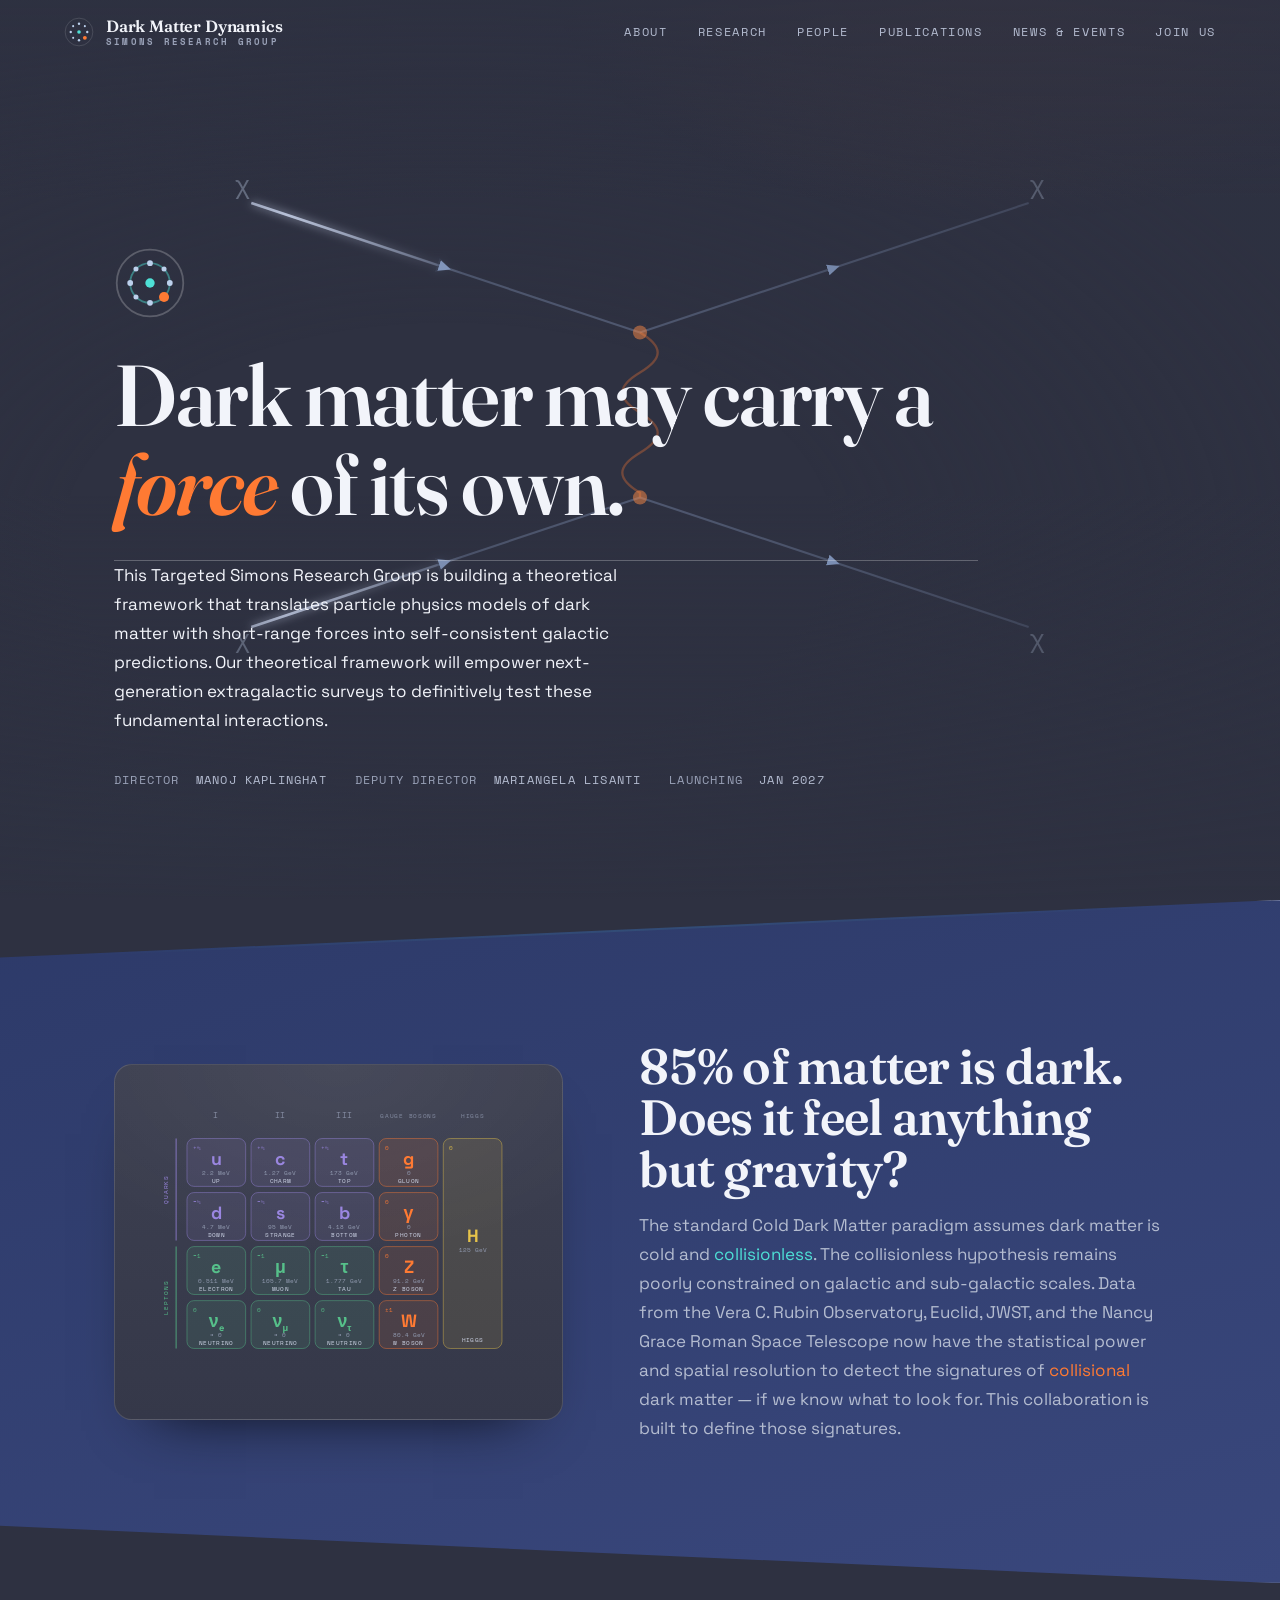
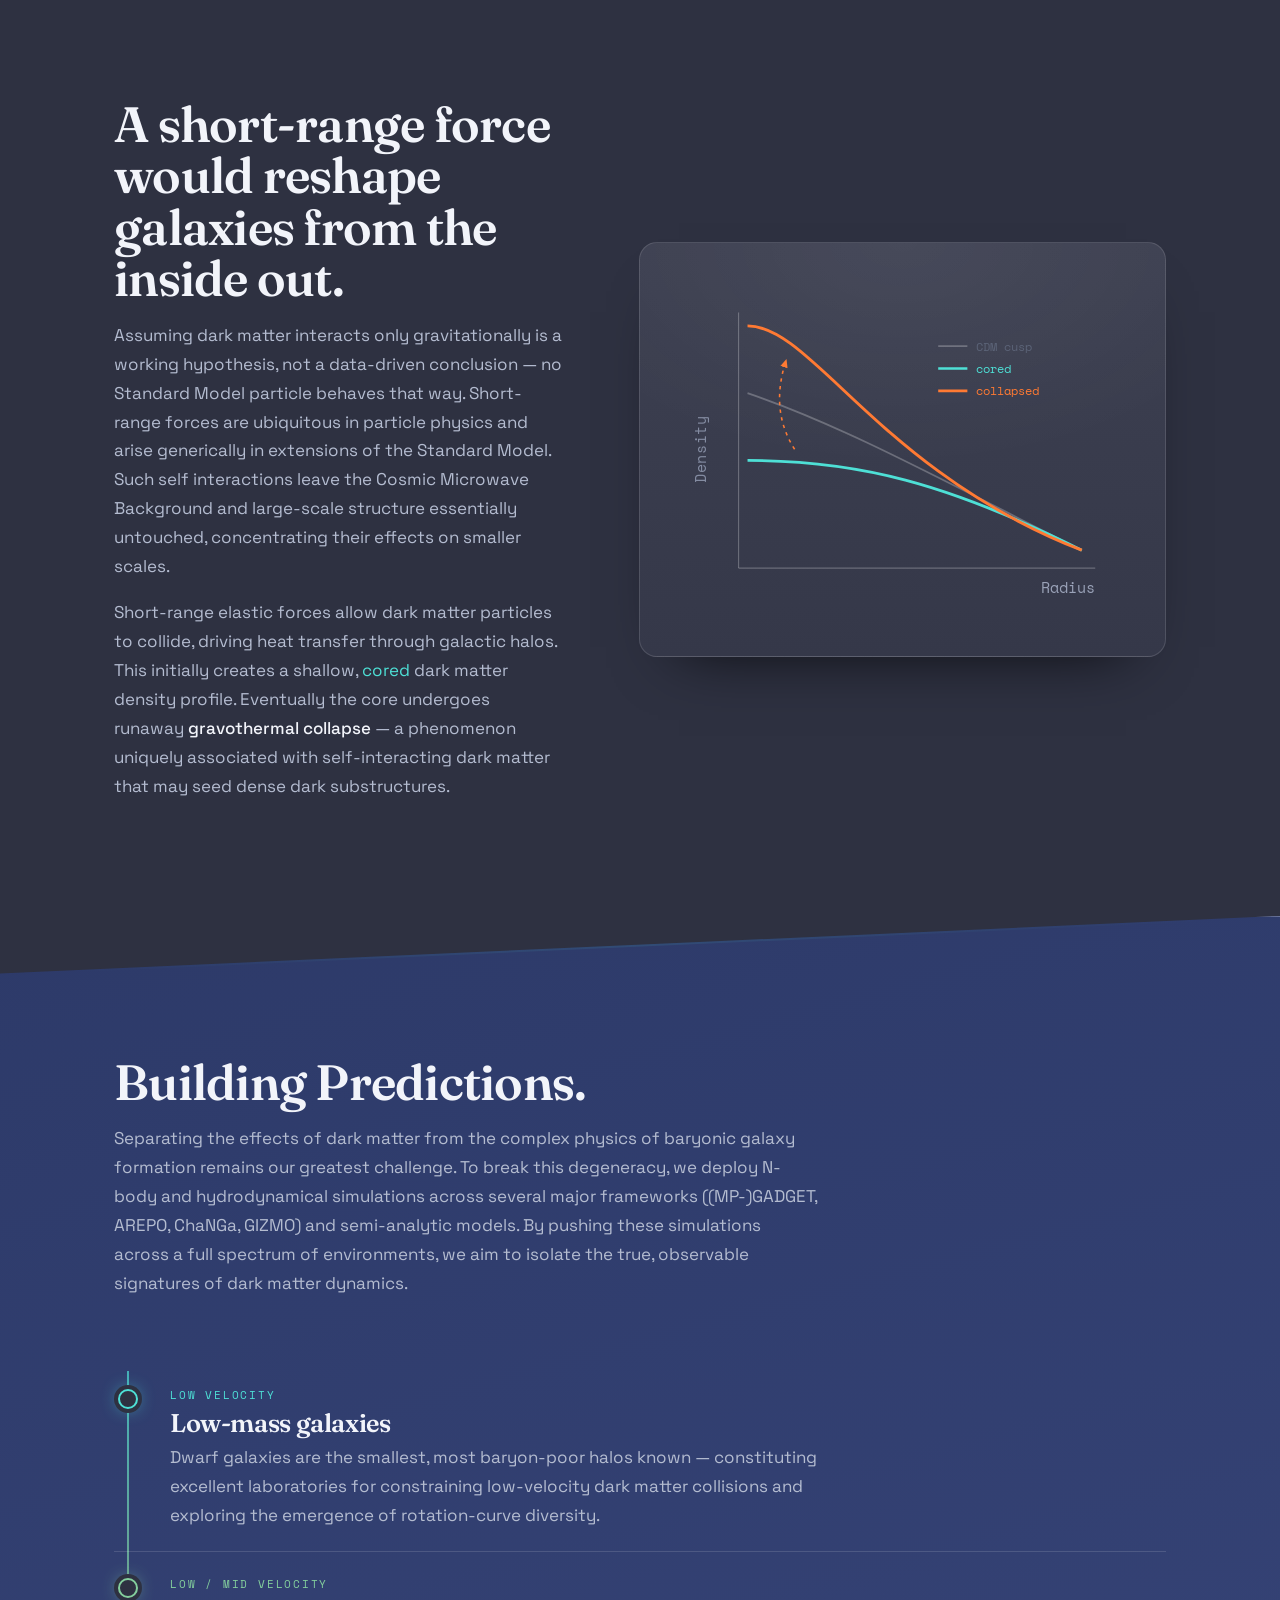
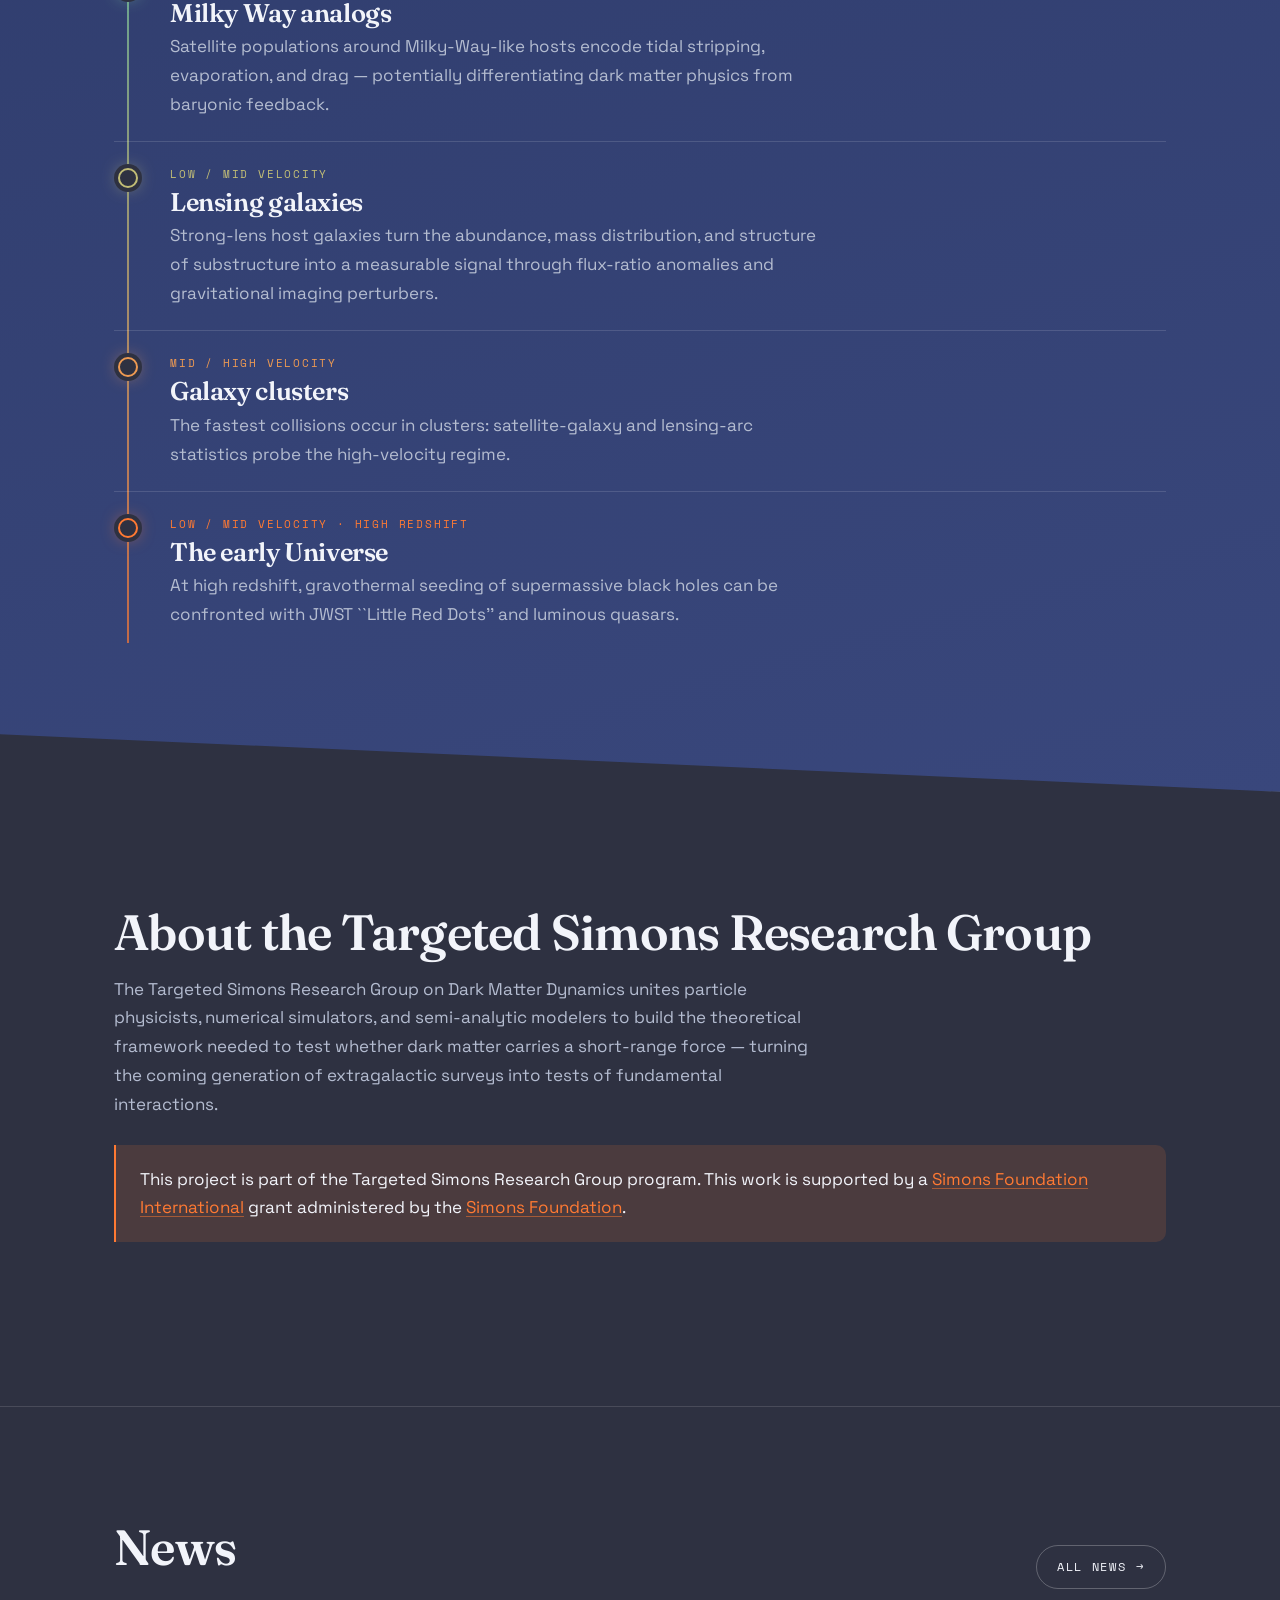
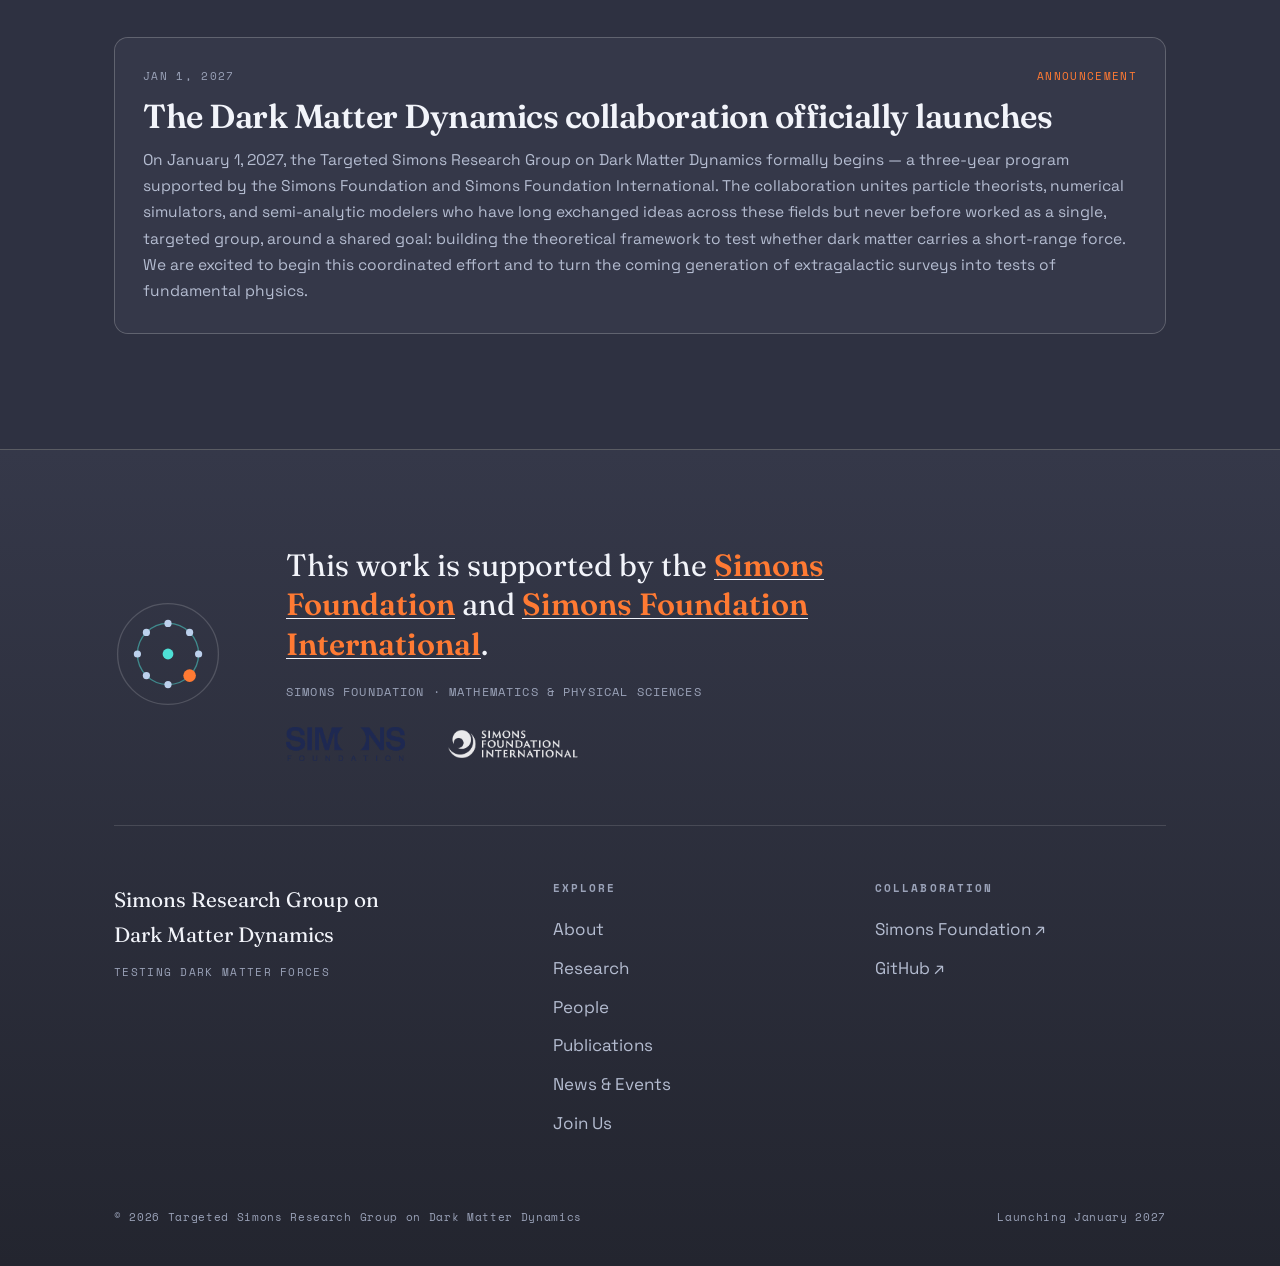
==== commit a9ec9234: "Update index.html" ====
--- a/index.html
+++ b/index.html
@@ -119,7 +119,6 @@
         <span>Launching&nbsp; <b>Jan 2027</b></span>
       </div>
     </div>
-    <div class="scroll-cue"><span>Scroll</span><span class="bar"></span></div>
   </section>
 
   <!-- ============ 01 · OVERVIEW ============ -->
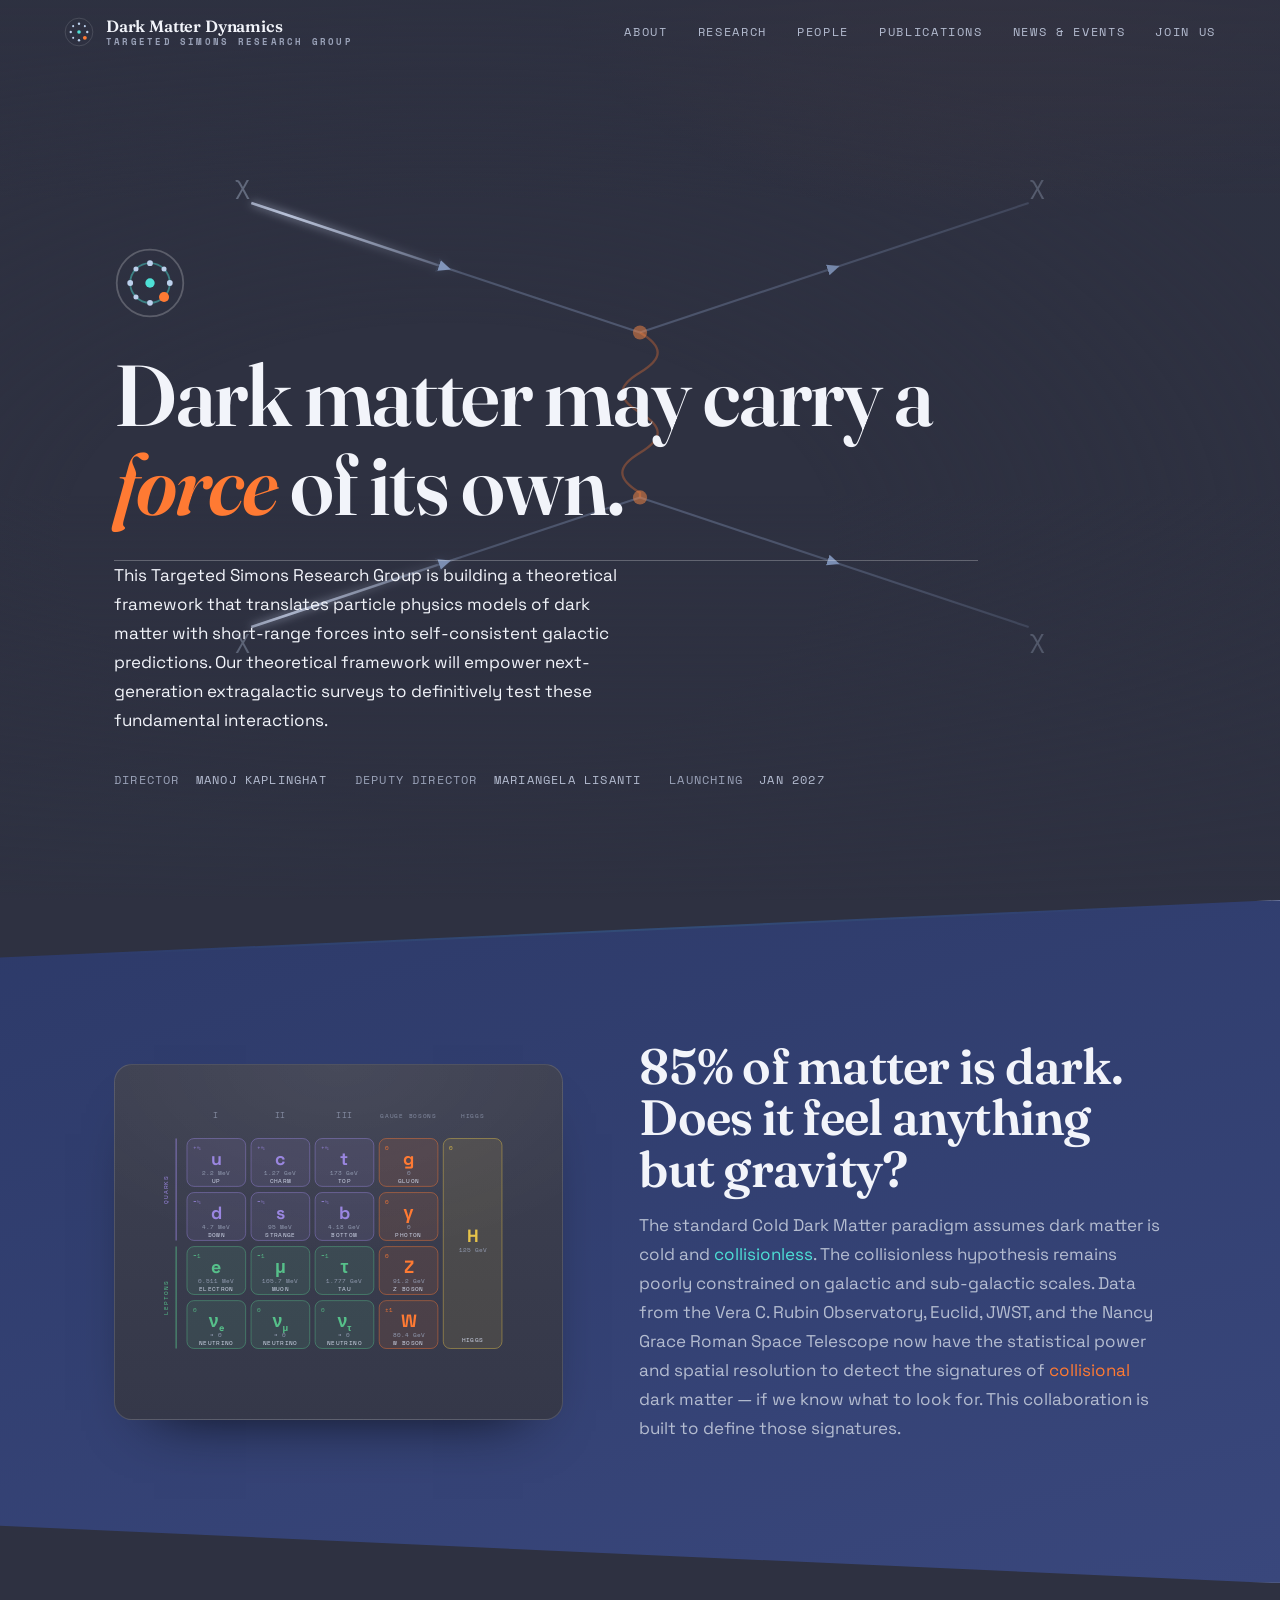
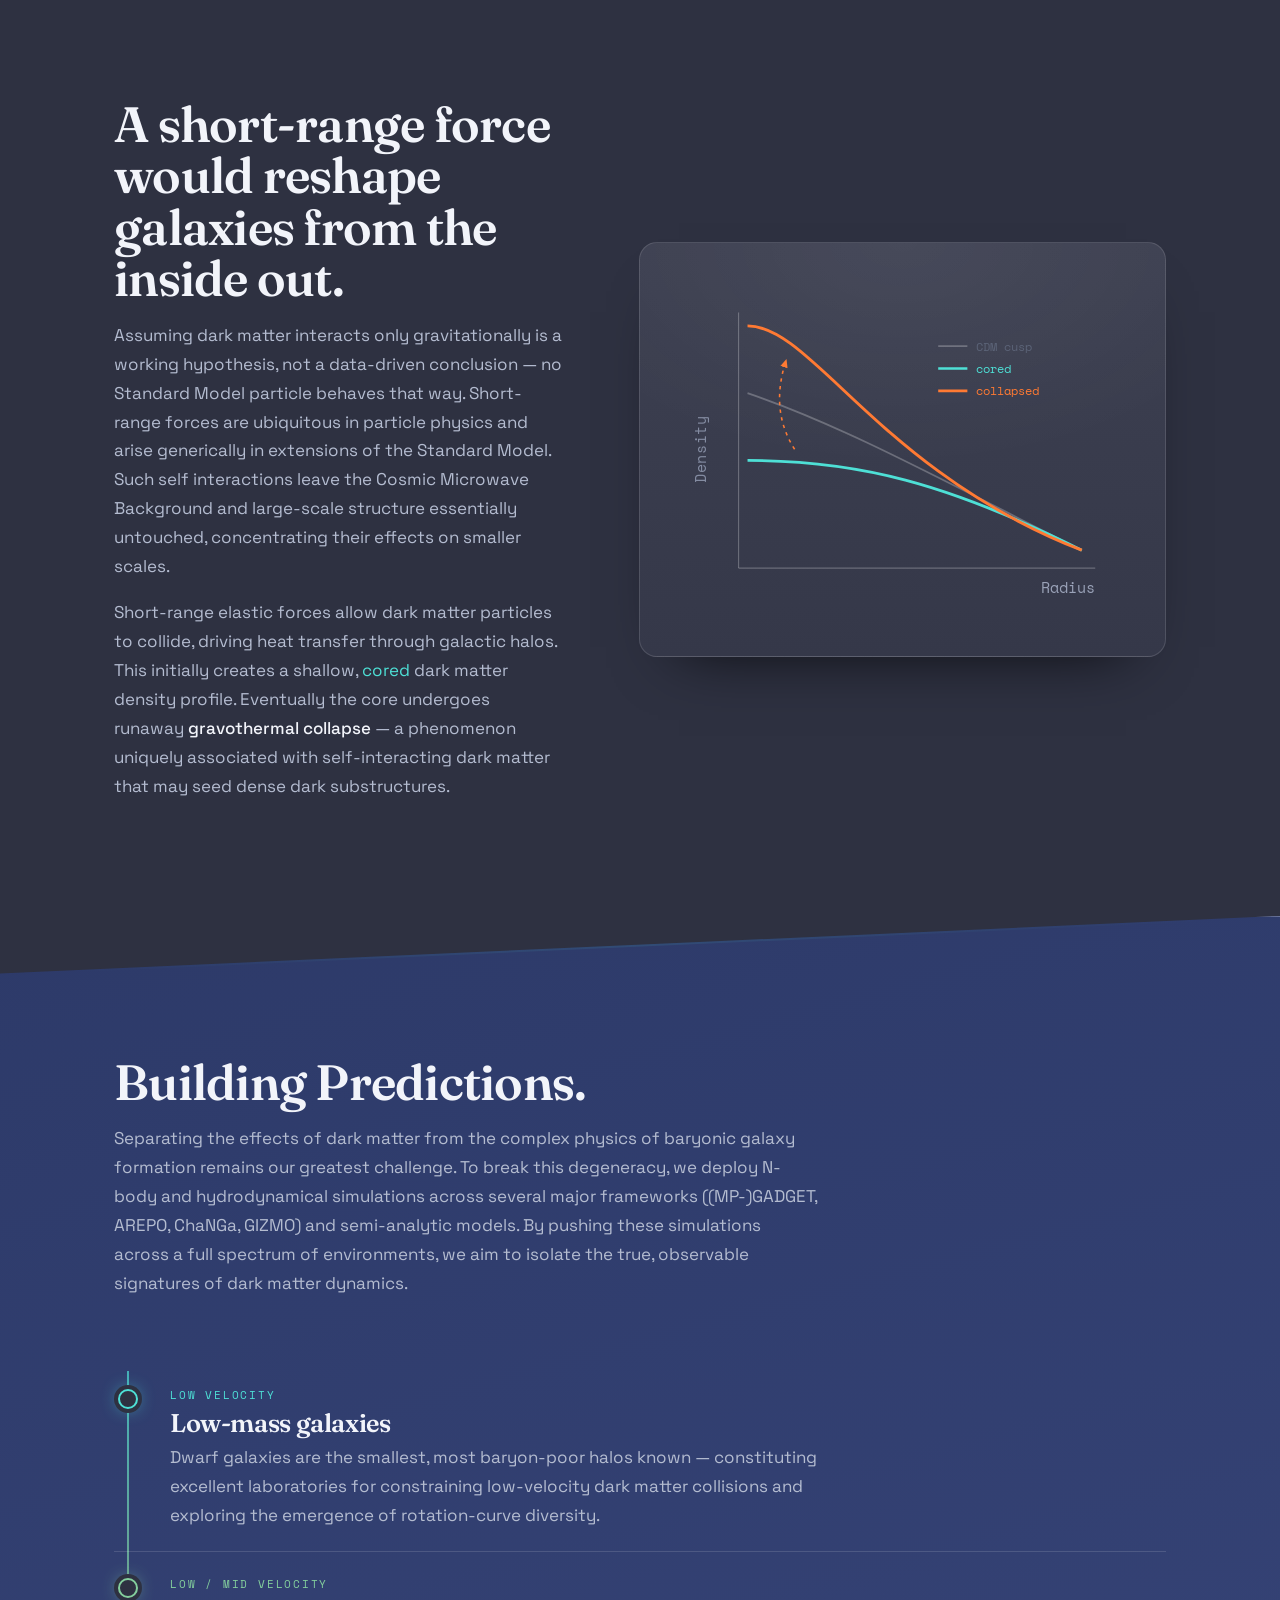
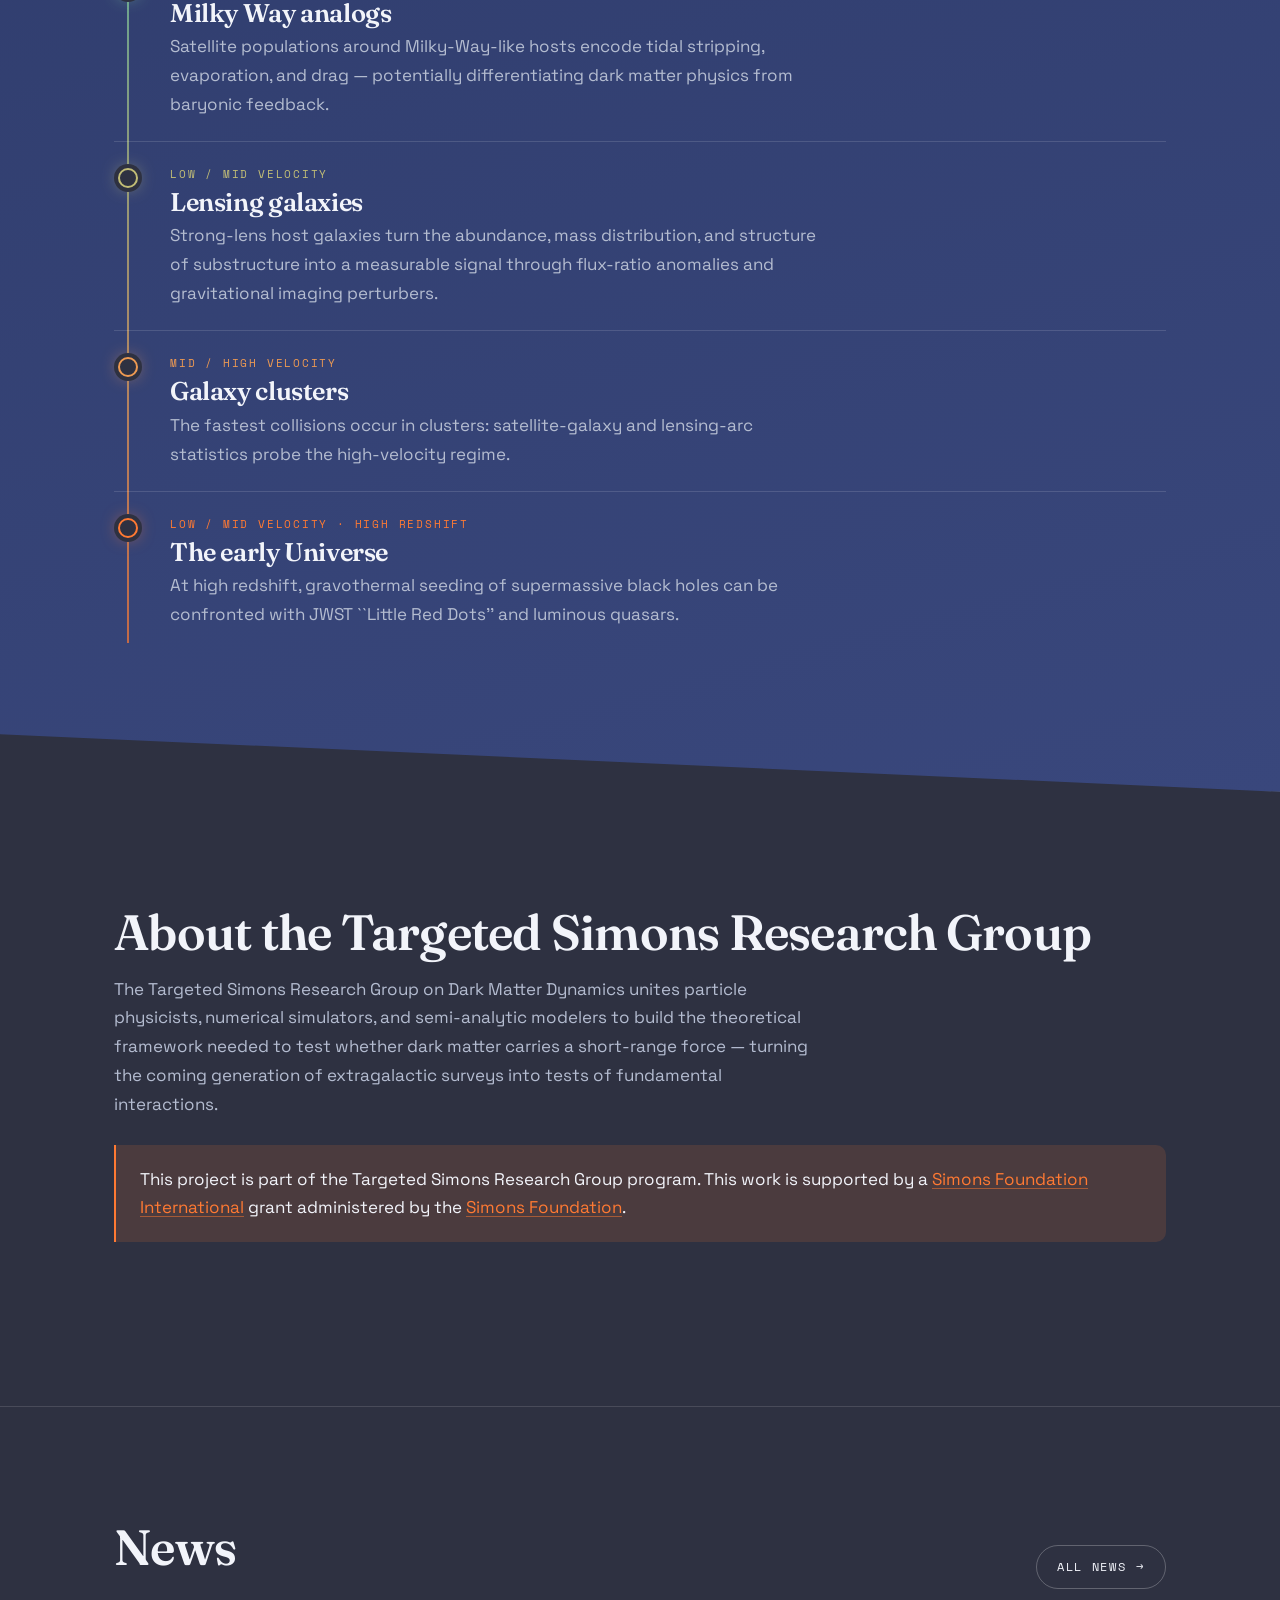
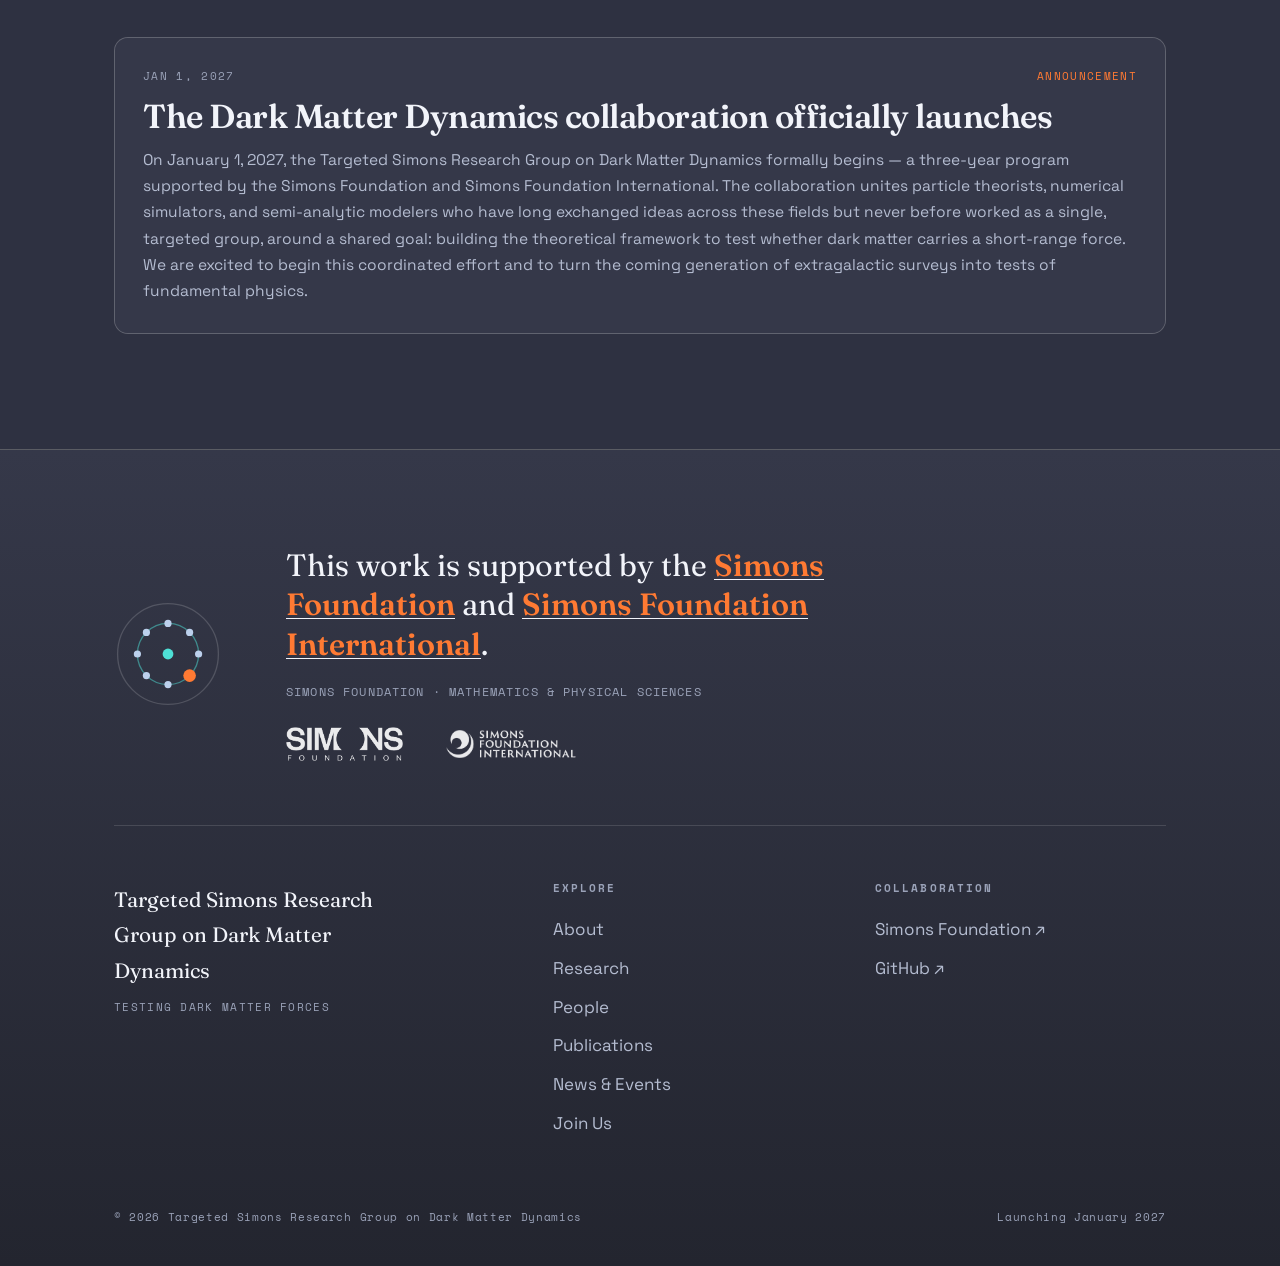
==== commit 5617a2f7: "Update index.html" ====
--- a/index.html
+++ b/index.html
@@ -4,7 +4,7 @@
   <meta charset="utf-8">
   <meta name="viewport" content="width=device-width, initial-scale=1">
   <title>Targeted Simons Research Group on Dark Matter Dynamics</title>
-  <meta name="description" content="A Simons Foundation collaboration building the theoretical framework to test whether dark matter particles carry a short-range force — turning the coming flood of observations into tests of fundamental interactions.">
+  <meta name="description" content="A Targeted Simons Foundation Research Group building the theoretical framework to test whether dark matter particles carry a short-range force — turning the coming flood of observations into tests of fundamental interactions.">
   <link rel="preconnect" href="https://fonts.googleapis.com">
   <link rel="preconnect" href="https://fonts.gstatic.com" crossorigin>
   <link href="https://fonts.googleapis.com/css2?family=Fraunces:ital,opsz,wght@0,9..144,400;0,9..144,600;1,9..144,400&family=Space+Grotesk:wght@400;500;700&family=Space+Mono:wght@400;700&display=swap" rel="stylesheet">
@@ -24,7 +24,7 @@
         <circle cx="27.8" cy="12.2" r="1.4" fill="#bcd0ec"/><circle cx="12.2" cy="27.8" r="1.4" fill="#bcd0ec"/>
         <circle cx="27.8" cy="27.8" r="2.6" fill="#ff7a33"/><circle cx="12.2" cy="12.2" r="1.4" fill="#bcd0ec"/>
       </svg>
-      <span class="wordmark">Dark Matter Dynamics<span>Simons Research Group</span></span>
+      <span class="wordmark">Dark Matter Dynamics<span>Targeted Simons Research Group</span></span>
     </a>
     <button class="nav-toggle" aria-label="Menu" aria-expanded="false">≡</button>
     <nav class="nav-links">
@@ -427,7 +427,7 @@
 
       <div class="foot-cols">
         <div>
-          <p class="foot-brand">Simons Research Group on Dark Matter Dynamics
+          <p class="foot-brand">Targeted Simons Research Group on Dark Matter Dynamics
             <span>Testing dark matter forces</span></p>
         </div>
         <div>
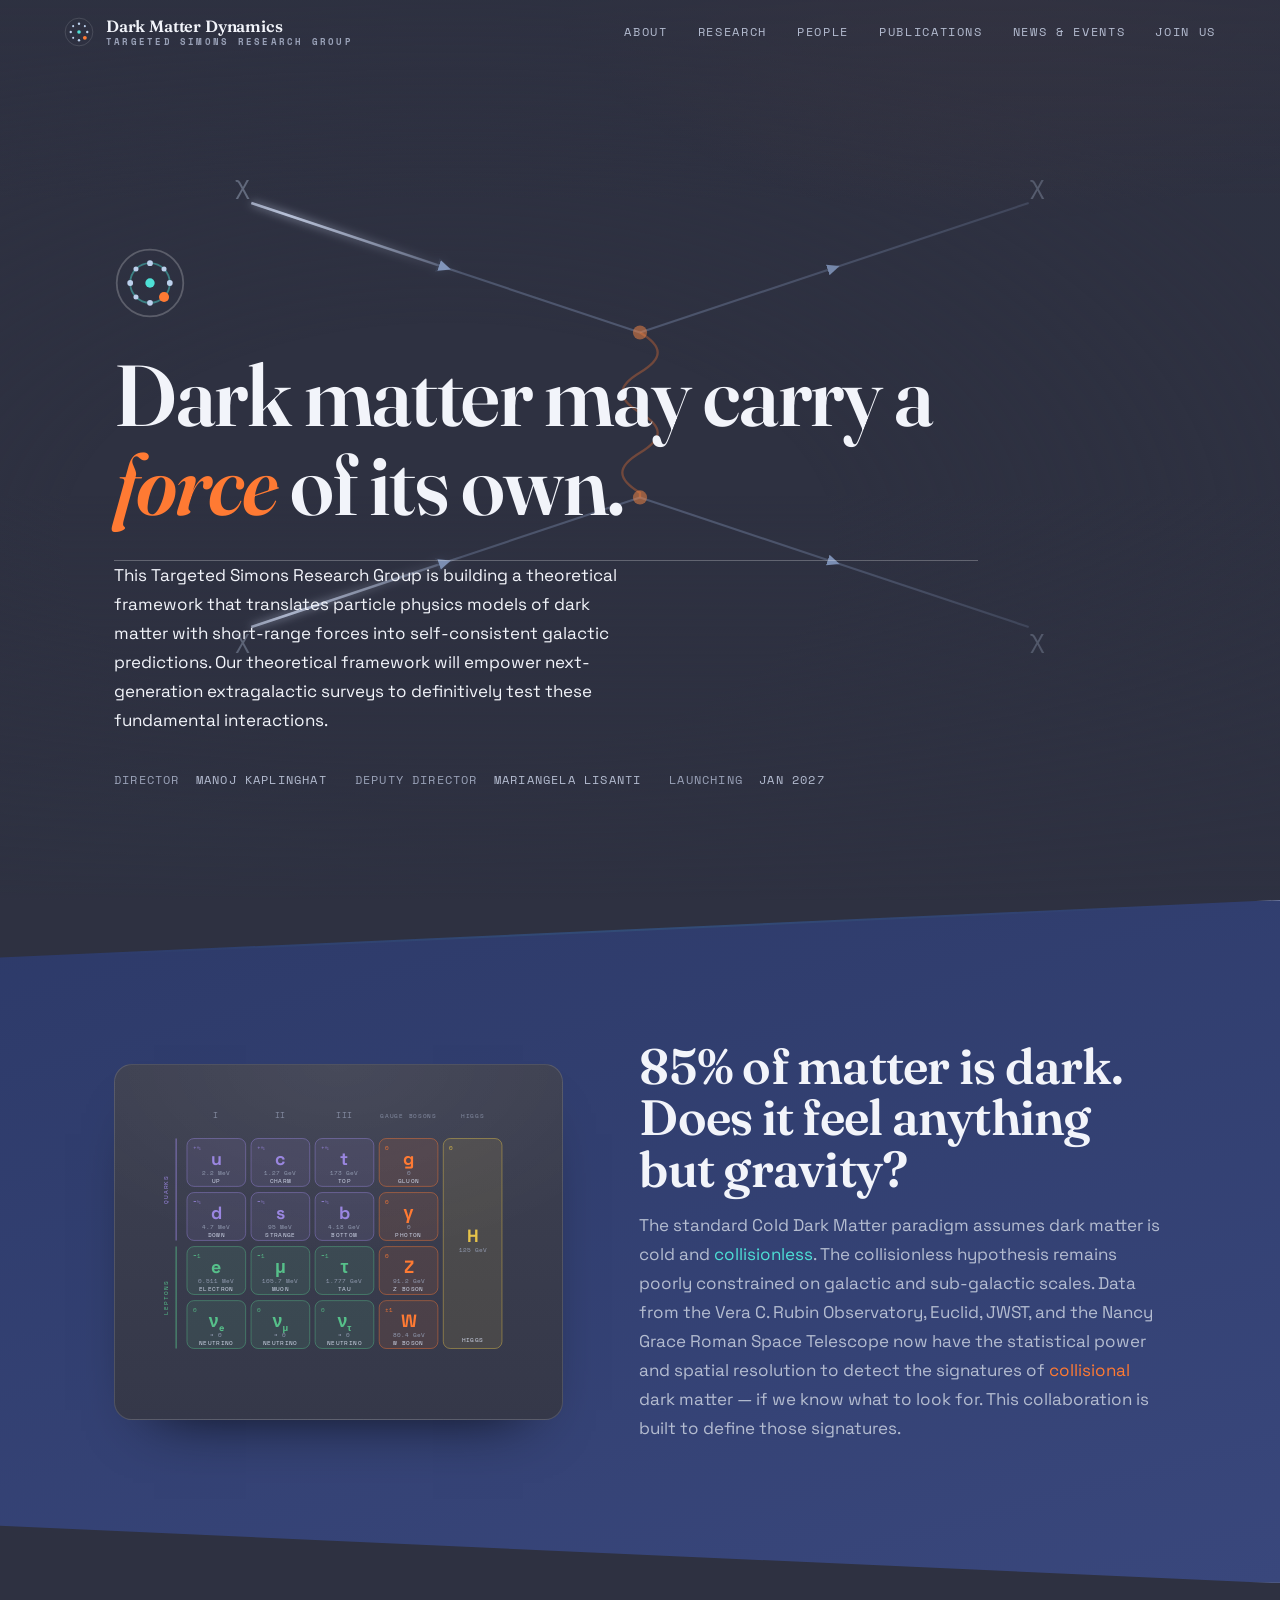
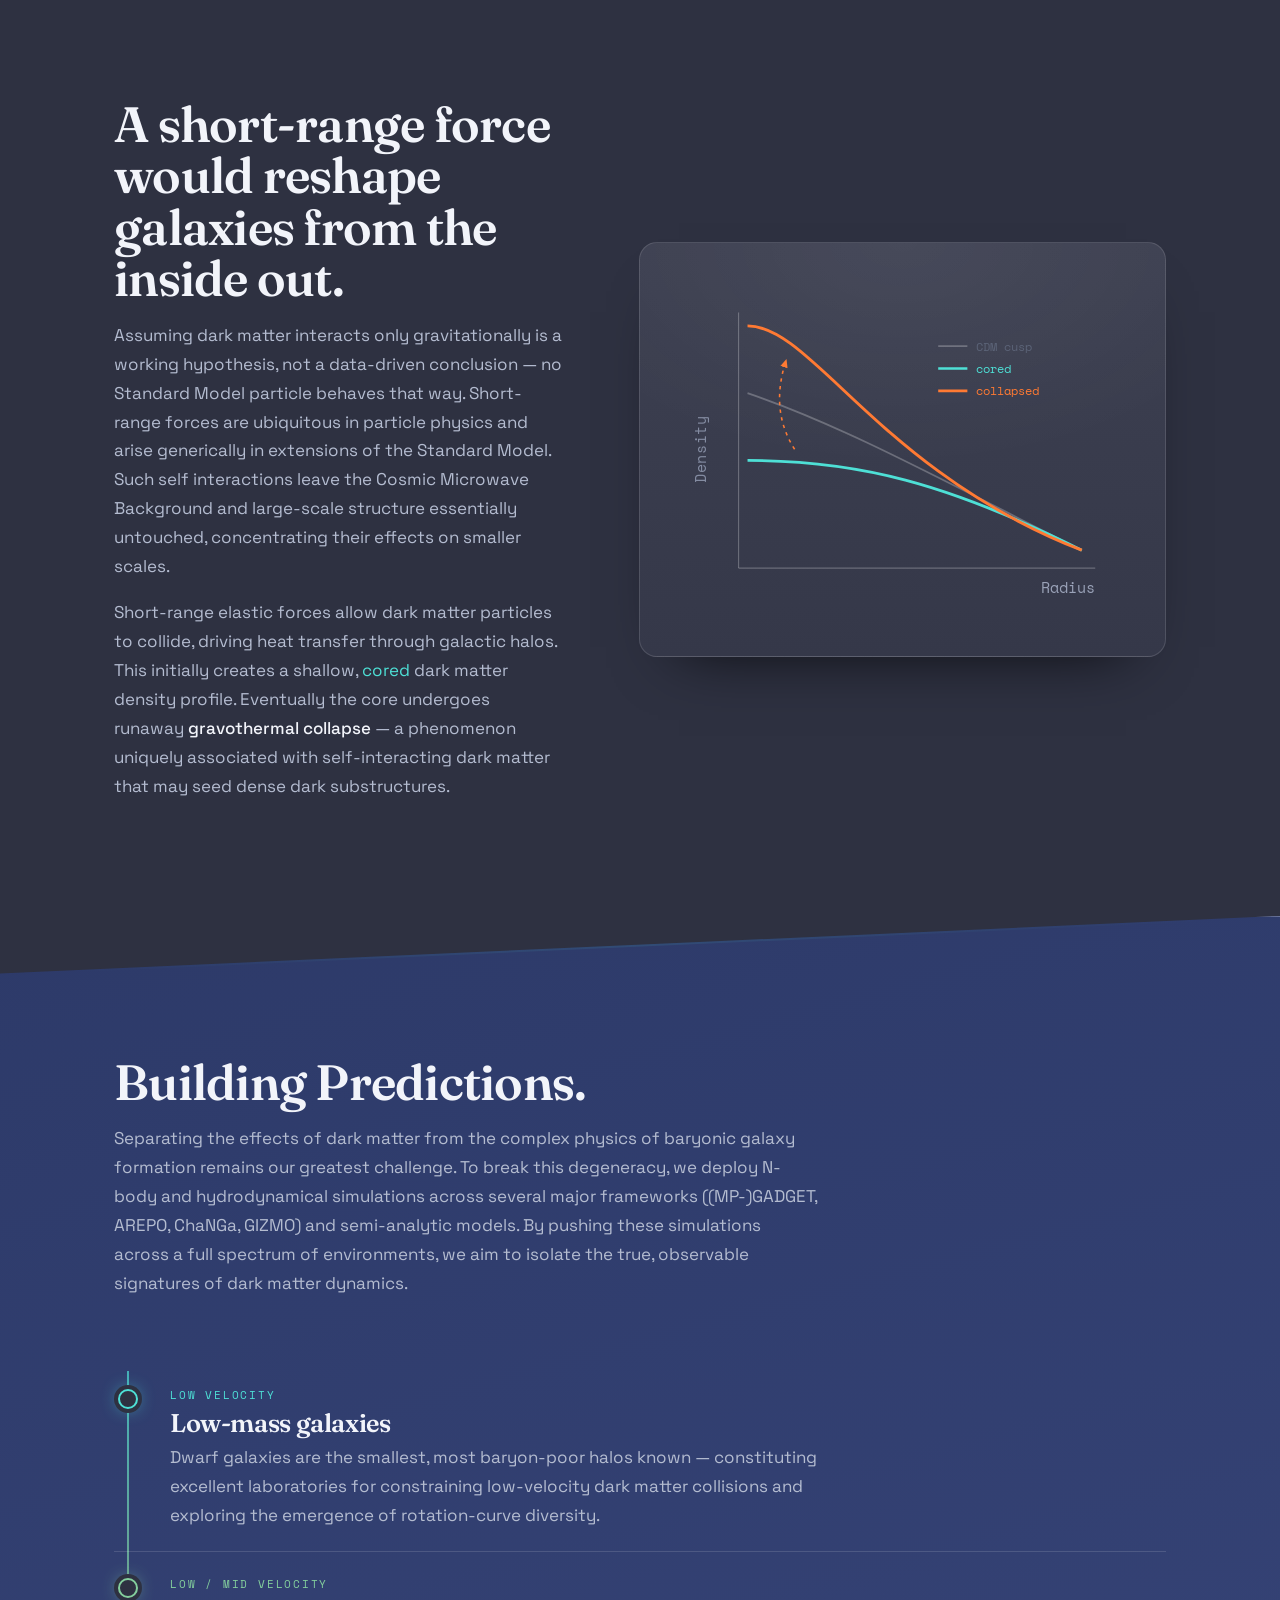
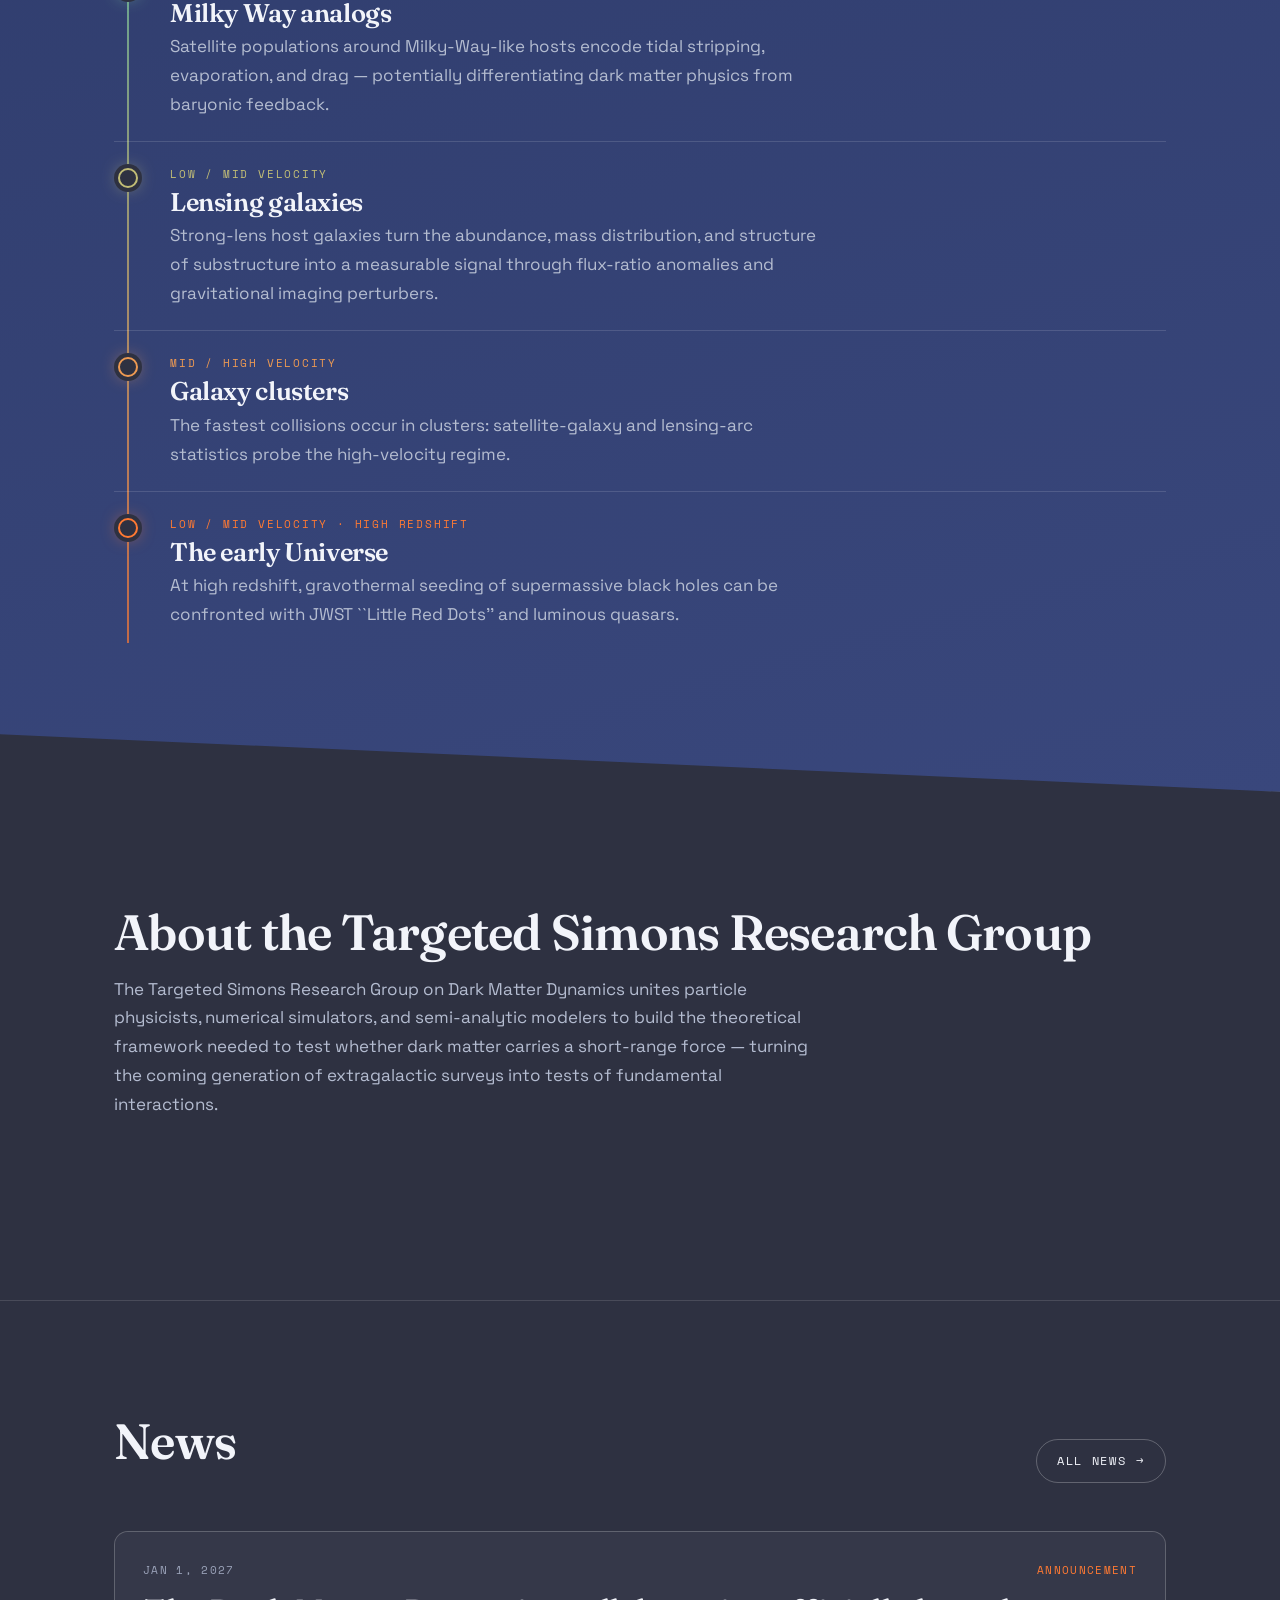
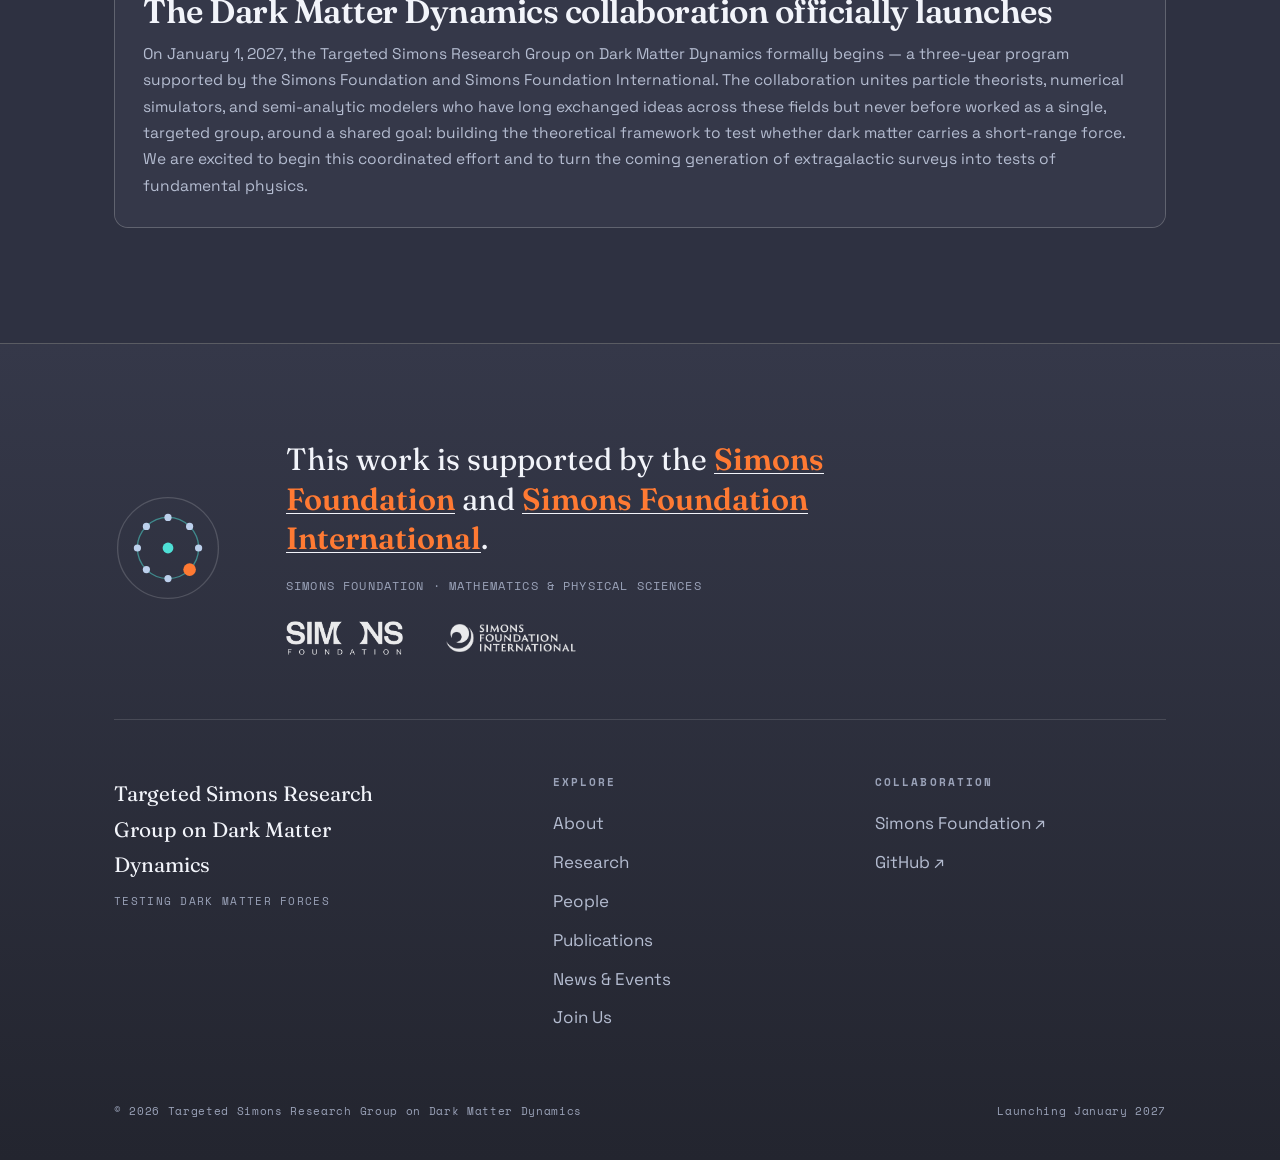
==== commit e3a0bdae: "Update index.html" ====
--- a/index.html
+++ b/index.html
@@ -368,12 +368,14 @@
             physicists, numerical simulators, and semi-analytic modelers to build the theoretical framework
             needed to test whether dark matter carries a short-range force — turning the coming generation of
             extragalactic surveys into tests of fundamental interactions.</p>
+<!--
           <div class="callout">
             <p>This project is part of the Targeted Simons Research Group program. This work is supported by a
               <a href="https://www.sfi.org.bm/" target="_blank" rel="noopener">Simons Foundation International</a>
               grant administered by the
               <a href="https://www.simonsfoundation.org" target="_blank" rel="noopener">Simons Foundation</a>.</p>
           </div>
+--> 
         </div>
       </div>
     </div>
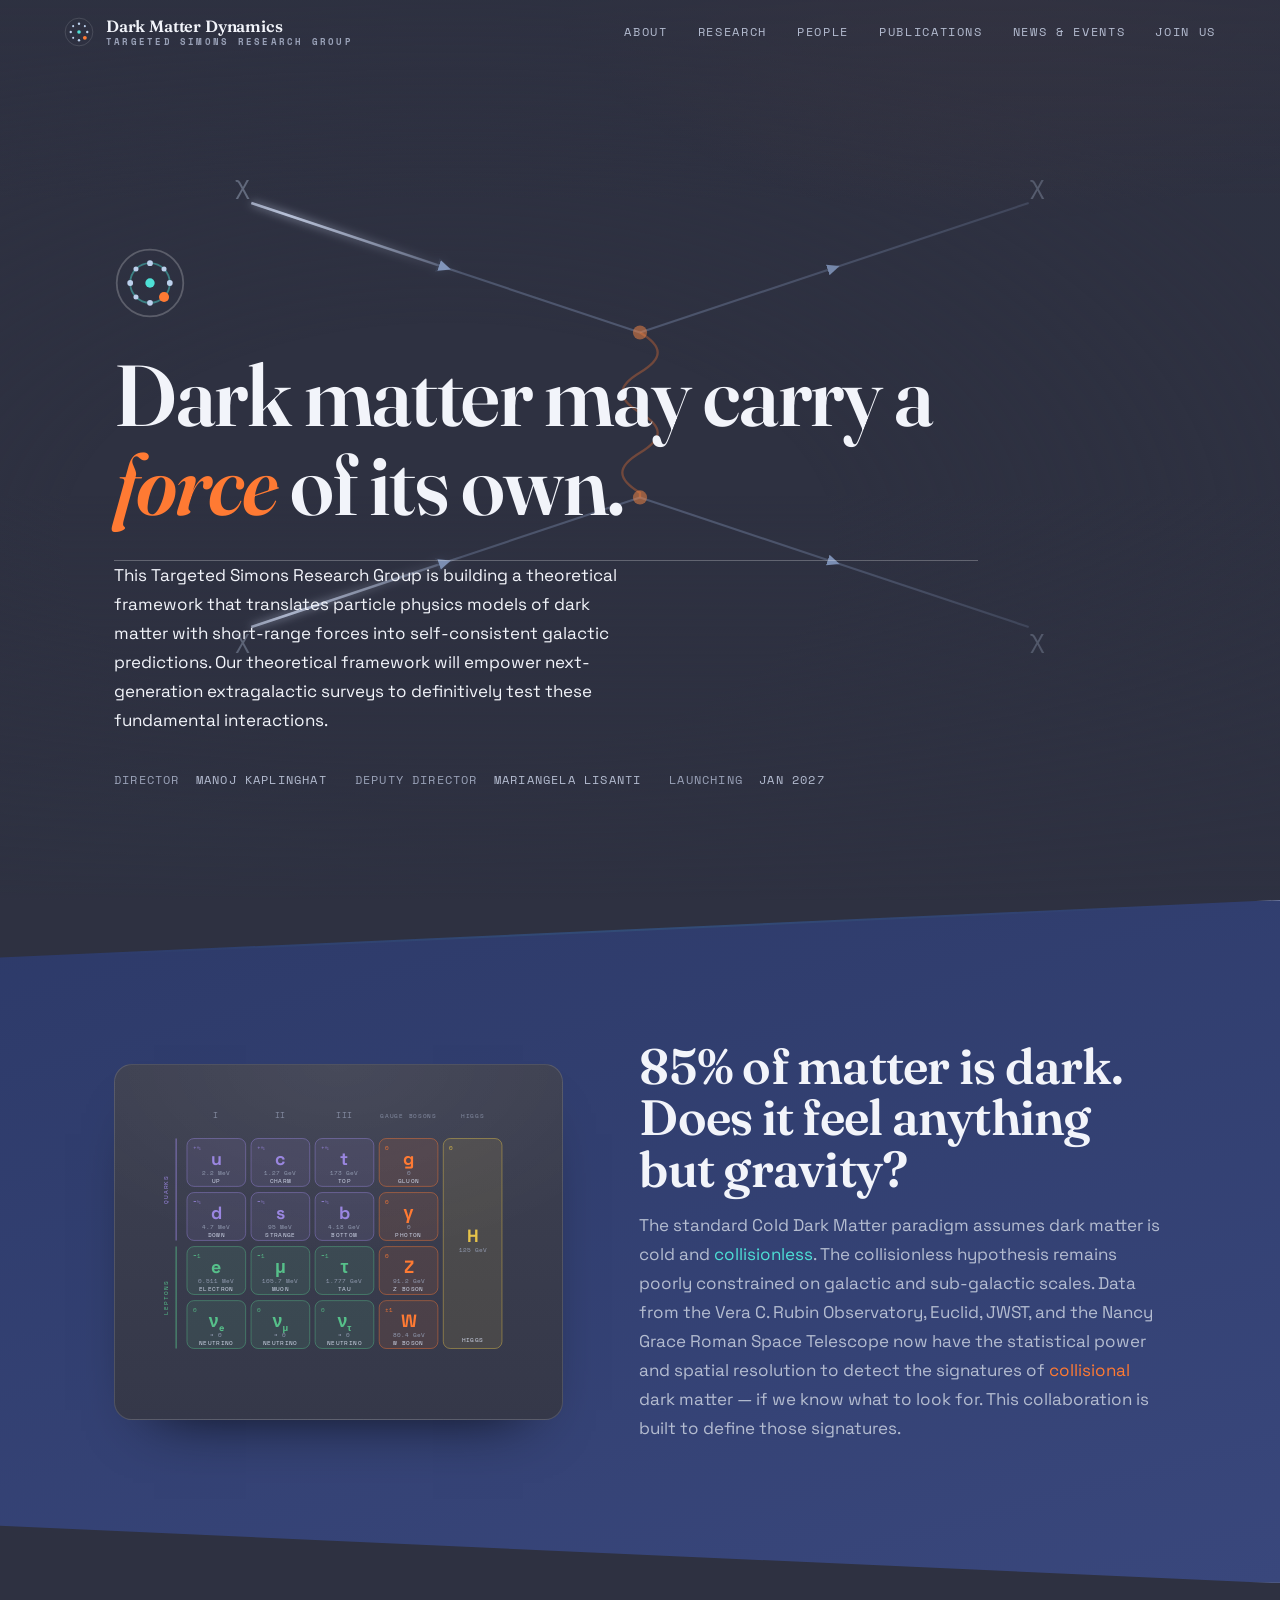
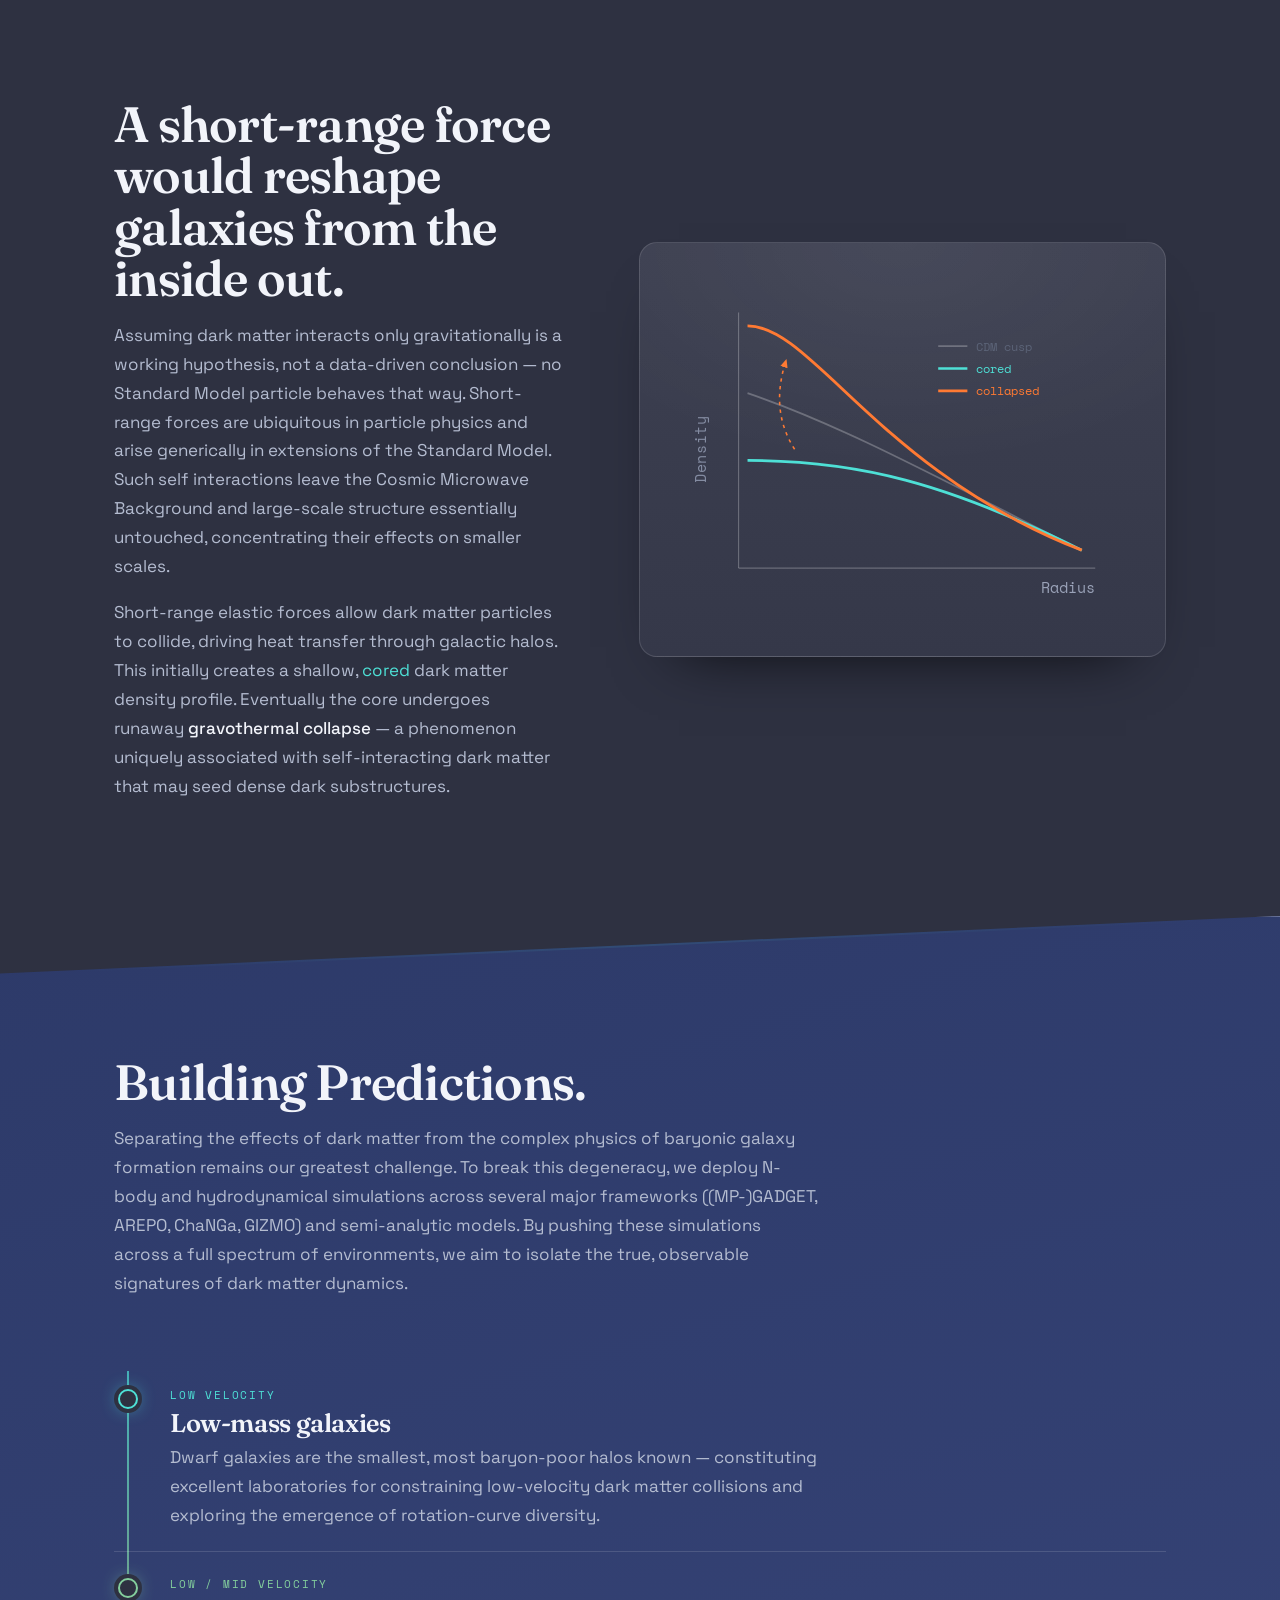
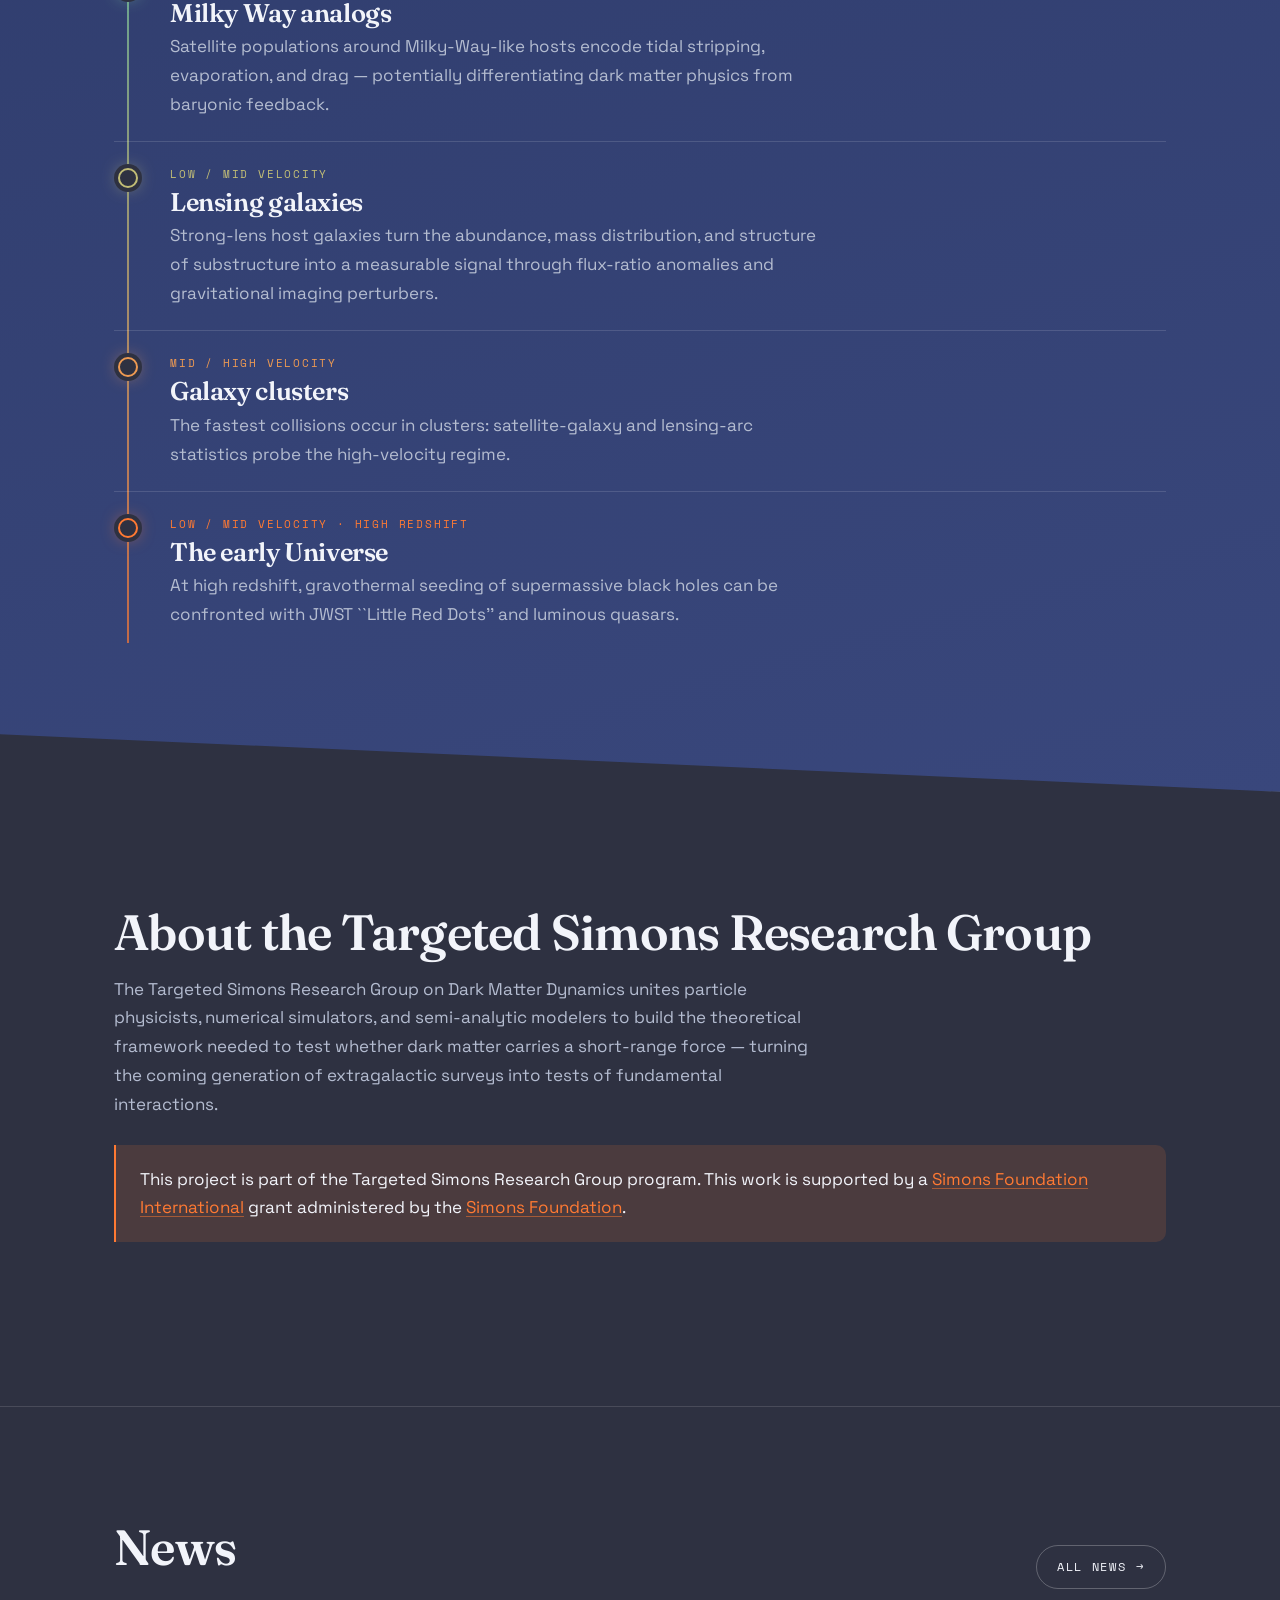
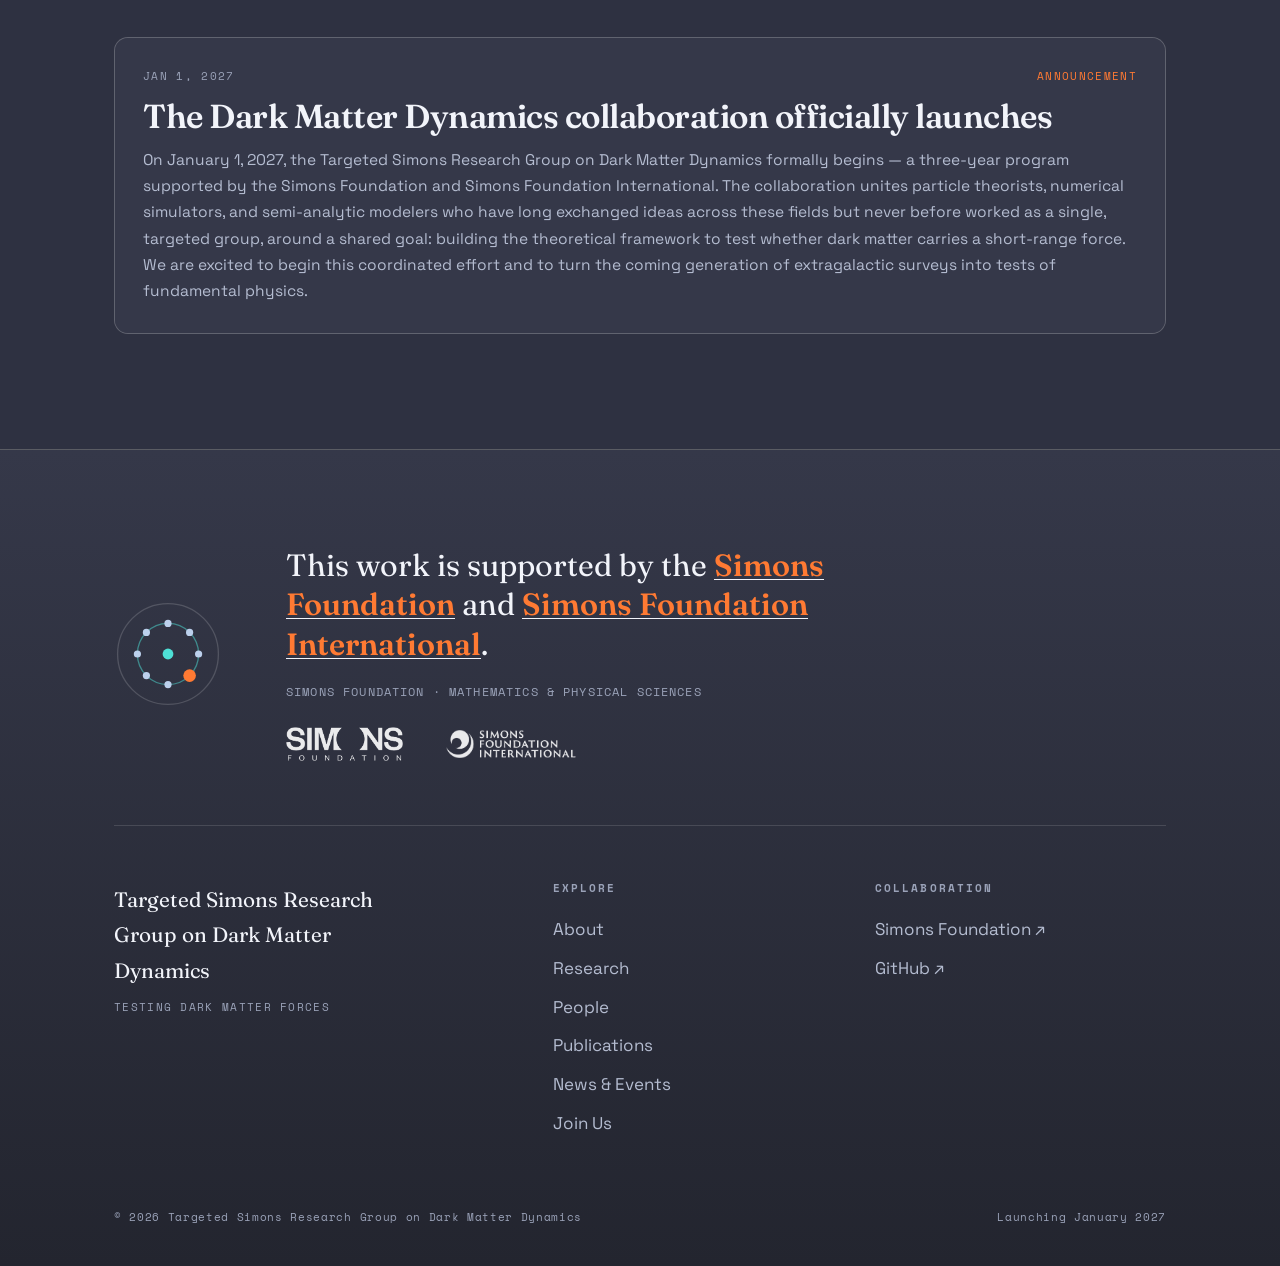
==== commit 96ef252a: "Update index.html" ====
--- a/index.html
+++ b/index.html
@@ -368,14 +368,12 @@
             physicists, numerical simulators, and semi-analytic modelers to build the theoretical framework
             needed to test whether dark matter carries a short-range force — turning the coming generation of
             extragalactic surveys into tests of fundamental interactions.</p>
-<!--
           <div class="callout">
             <p>This project is part of the Targeted Simons Research Group program. This work is supported by a
               <a href="https://www.sfi.org.bm/" target="_blank" rel="noopener">Simons Foundation International</a>
               grant administered by the
               <a href="https://www.simonsfoundation.org" target="_blank" rel="noopener">Simons Foundation</a>.</p>
           </div>
---> 
         </div>
       </div>
     </div>
